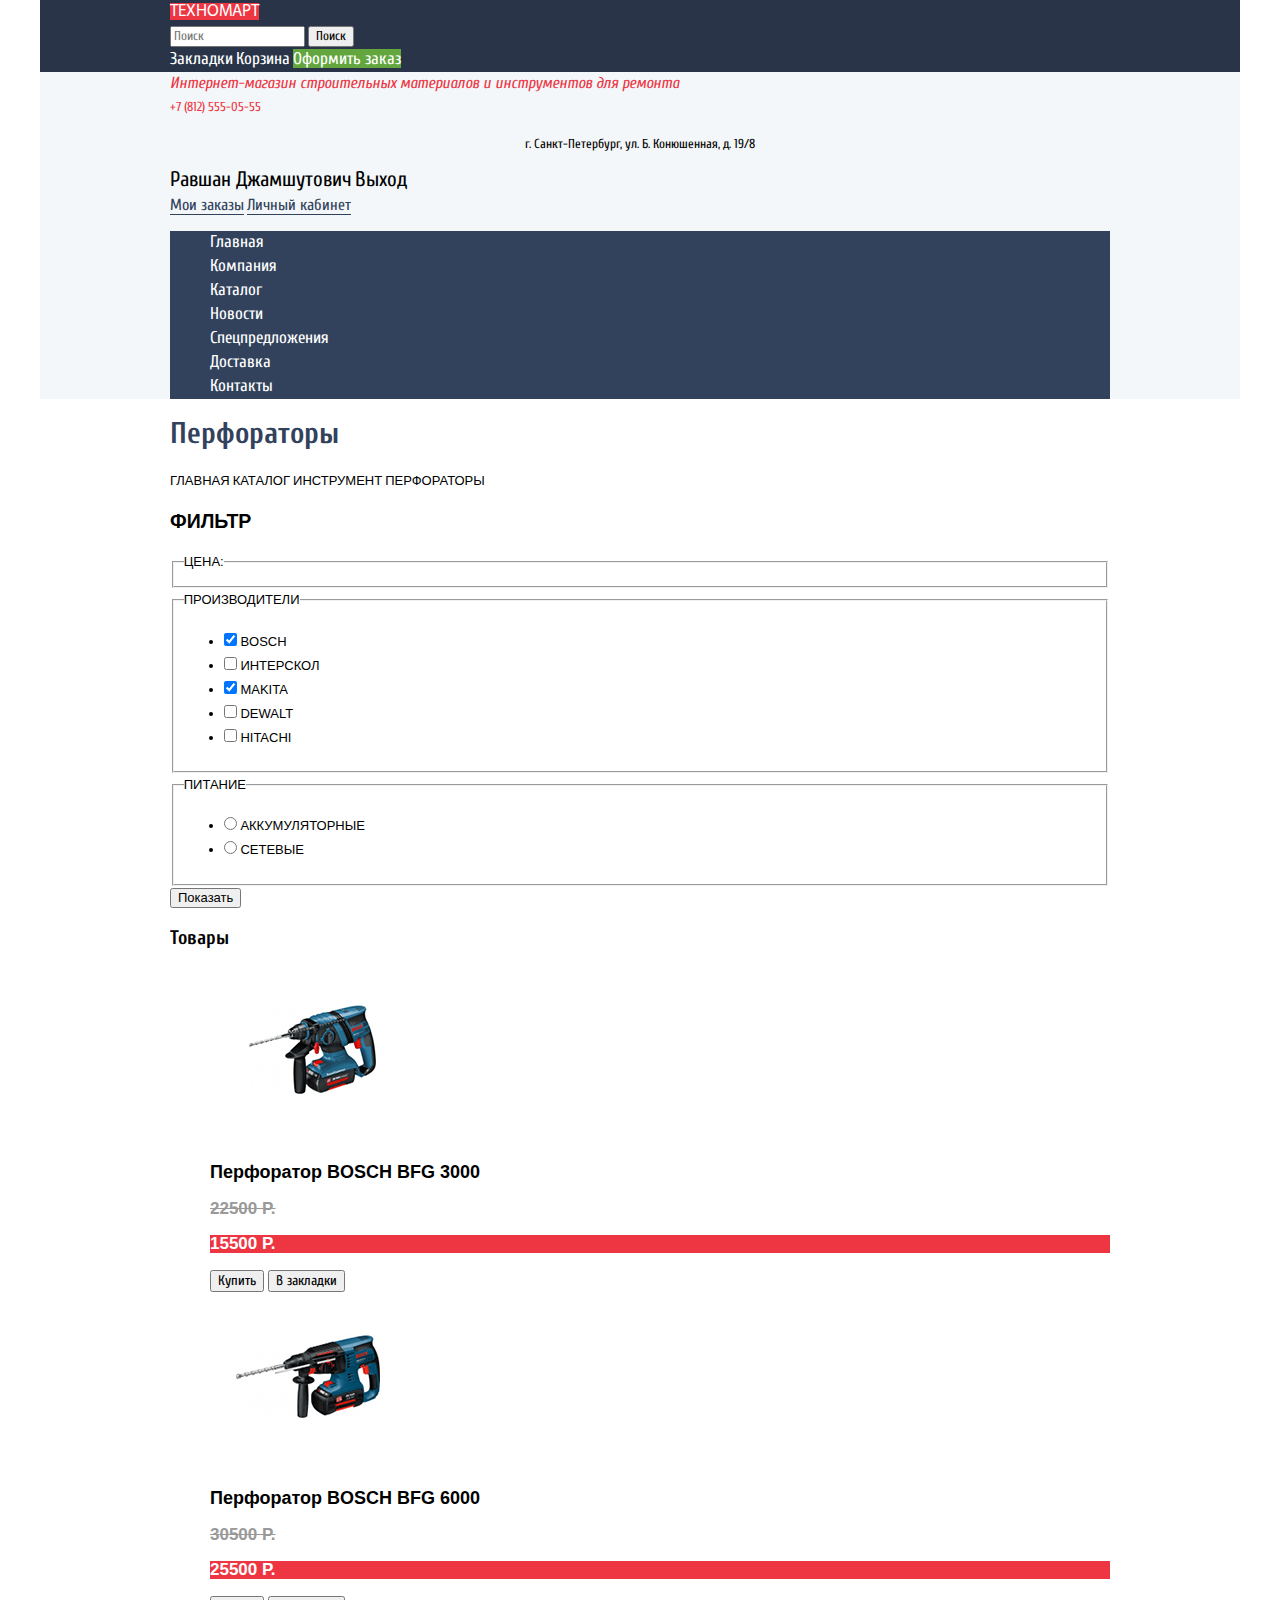
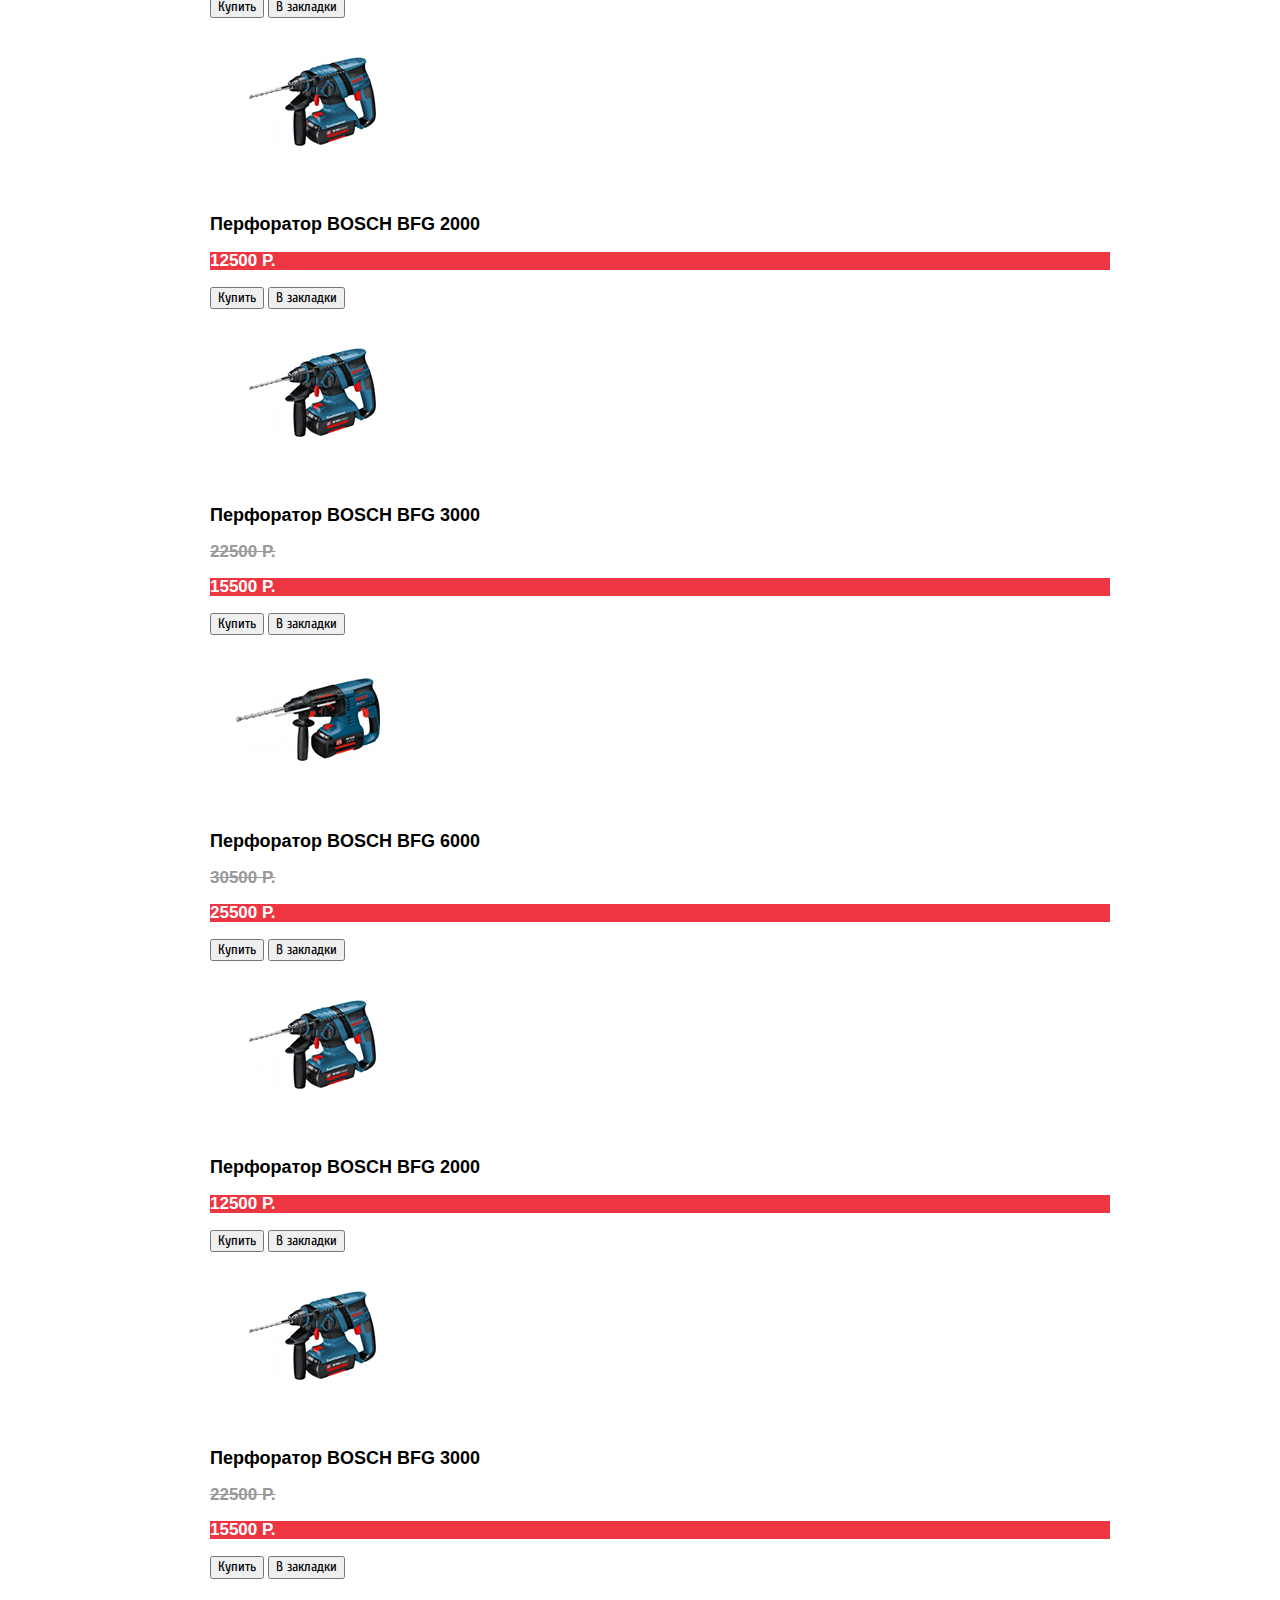
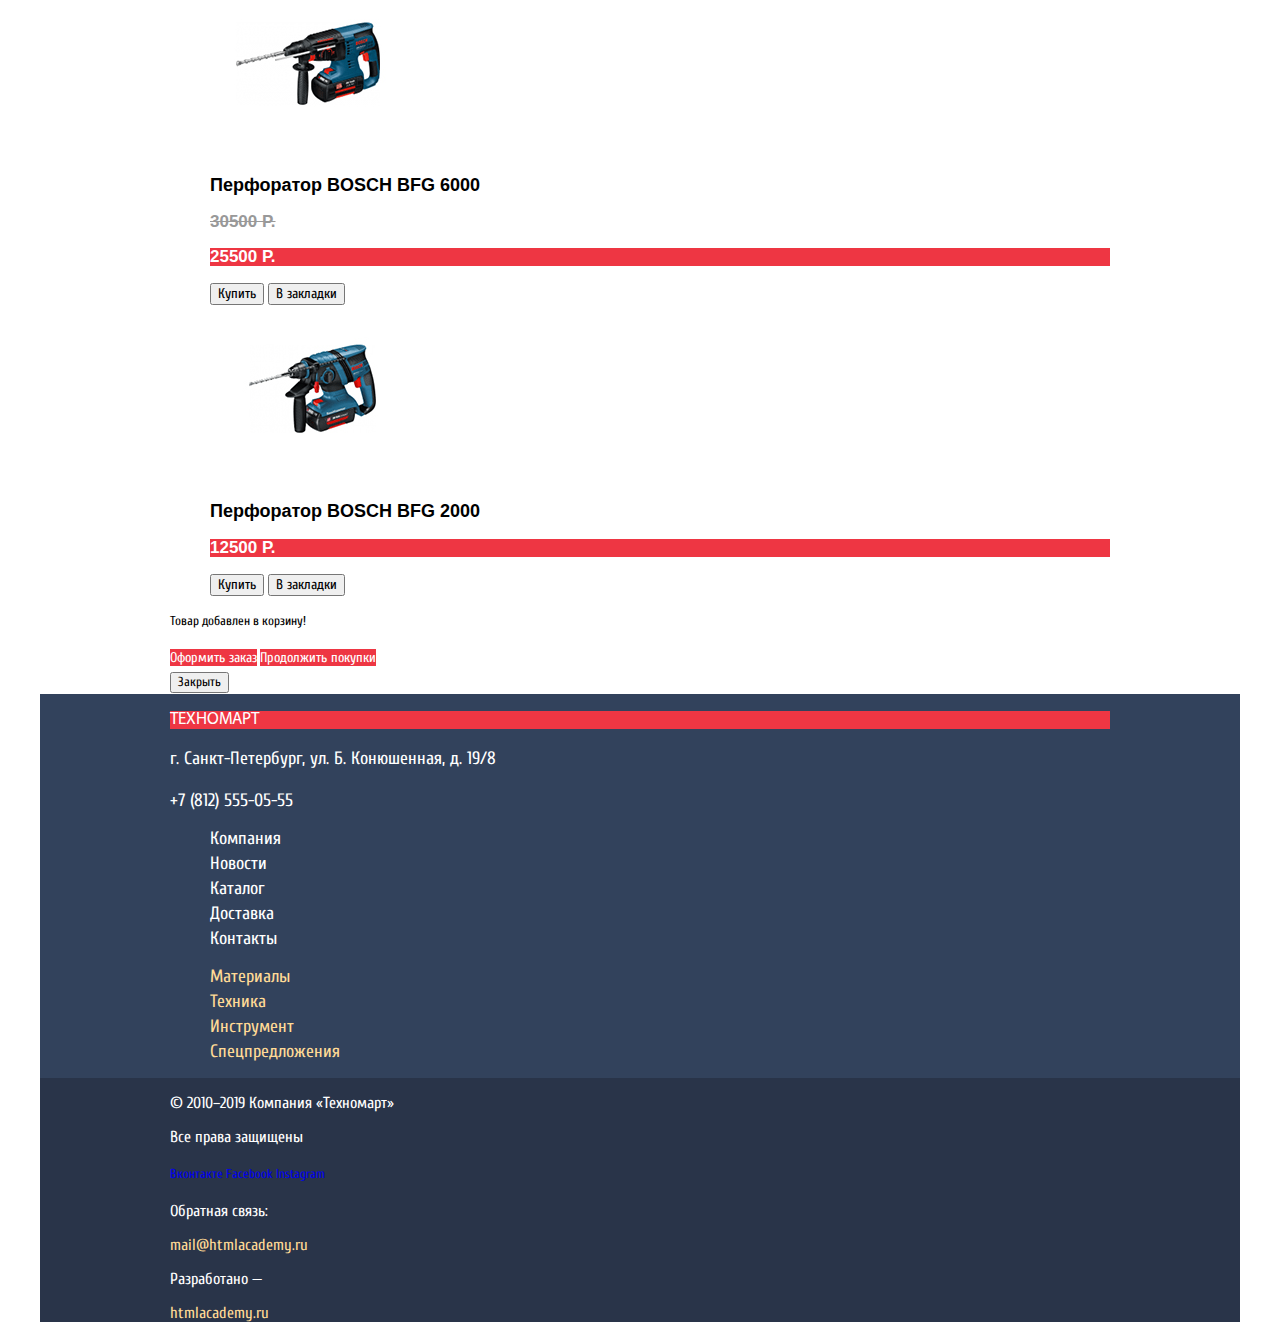
==== catalog.html @ f91e0dce "ДЗ №5 Базовая стилизация" ====
<!DOCTYPE html>
<html lang="ru">
  <head>
    <meta charset="UTF-8">
    <meta name="viewport" content="width=device-width, initial-scale=1.0">
    <title>Техномарт-каталог</title>
    <link rel="stylesheet" href="css/normalize.css">
    <link rel="stylesheet" href="css/style.css">
    <link href="https://fonts.googleapis.com/css?family=Cuprum:400,400i,700,700i|PT+Sans:400,400i,700,700i&amp;subset=cyrillic" rel="stylesheet">
  </head>
  <body>
    <div class="wrapper">
      <header class="header">
      
        <div class="header-top">
          <div class="container">
            <a href="index.html" class="logo logo-ref">Техномарт</a>
            <form action="http://echo.htmlacademy.ru" method="POST">
              <input type="search" id="search" name="search" placeholder="Поиск"> 
              <button type="submit">Поиск</button>
            </form> 
            <a href="#">Закладки</a>
            <a href="#">Корзина</a>
            <a class="order" href="#">Оформить заказ</a>
          </div>
        </div> 

        <div class="header-bottom">
          <div class="container">
            <div class="about-shop">Интернет-магазин строительных материалов и инструментов для ремонта</div>
            <address class="header-address">
              <a href="tel:+78125550555">+7 (812) 555-05-55</a>
              <p>г. Санкт-Петербург, ул. Б. Конюшенная, д. 19/8</p>
            </address>
            <div class="user-account">
              <div class="user-log">
                <a href="#">Равшан Джамшутович</a>
                <a href="#">Выход</a>
              </div> 
              <div class="orders-list">
                <a href="#">Мои заказы</a>
                <a href="#">Личный кабинет</a>
                </div> 
              </div>
          
        
          <nav class="navigation">
            <ul>
              <li><a href="index.html">Главная</a></li>
              <li><a href="#">Компания</a></li>
              <li><a>Каталог</a></li>
              <li><a href="#">Новости</a></li>
              <li><a href="#">Спецпредложения</a></li>
              <li><a href="#">Доставка</a></li>
              <li><a href="#">Контакты</a></li>
            </ul>
          </nav>
        </div> 
      </header>
      
      <main>
        <article class="catalog container">
          <h1>Перфораторы</h1>
          <div class="breadcrumbs">
            <a href="index.html">Главная</a>
            <a href="#">Каталог</a>
            <a href="#">Инструмент</a>
            <a class="current">Перфораторы</a>
          </div>
          <section class="filters">
            <h2>Фильтр</h2>
            <form class="filters-form" action="http://echo.htmlacademy.ru" method="post">
              <fieldset class="prise-range">
                <legend>
                  Цена:
                </legend>
              </fieldset>
              
              <fieldset class="brands">
                <legend>
                  Производители
                </legend>
                <ul class="brands-list">
                  <li class="brand-item">
                    <input type="checkbox" name="bosch" id="bosch" checked>
                    <label for="bosch">Bosch</label>
                  </li>
                  <li class="brand-item">
                    <input type="checkbox" name="interscol" id="interscol">
                    <label for="interscol">Интерскол</label>
                  </li>
                  <li class="brand-item"> 
                    <input type="checkbox" name="makita" id="makita" checked>
                    <label for="makita">Makita</label>
                  </li>
                  <li class="brand-item">
                    <input type="checkbox" name="dewalt" id="dewalt">
                    <label for="dewalt">Dewalt</label>
                  </li>
                  <li class="brand-item">
                    <input type="checkbox" name="hitachi" id="hitachi">
                    <label for="hitachi">Hitachi</label>
                  </li>
                </ul> 
              </fieldset>

              <fieldset class="powertype">
                <legend>
                  Питание
                </legend>
                <ul class="powertype-list">
                  <li class="powertype-item">
                    <input type="radio" name="power" id="accumulator">
                    <label for="accumulator">Аккумуляторные</label>
                  </li>
                  <li class="powertype-item">
                    <input type="radio" name="power" id="main-supply">
                    <label for="main-supply">Сетевые</label>
                  </li>
                </ul>
              </fieldset>
              <button type="submit">Показать</button>
            </form>
          </section>
          <section class="goods">
            <h2 class="visualy-hidden">Товары</h2>
            <div class="sort">

            </div>
            <ul class="goods-list">
              <li class="goods-item">
                <img src="img/bfg3000.png" width="218" height="170" alt="Перфоратор BOSCH BFG 3000">
                <p>Перфоратор BOSCH BFG 3000</p>
                <p class="old-price">22500 Р.</p>
                <p>15500 Р.</p>
                <div class="button-group">
                  <button type="button buy">Купить</button>
                  <button type="button bookmark">В закладки</button>
                </div>
              </li>
              <li class="goods-item">
                <img src="img/bfg6000.png" width="218" height="170" alt="Перфоратор BOSCH BFG 6000">
                <p>Перфоратор BOSCH BFG 6000</p>
                <p class="old-price">30500 Р.</p>
                <p>25500 Р.</p>
                <div class="button-group">
                  <button type="button">Купить</button>
                  <button type="button">В закладки</button>
                </div>
              </li>
              <li class="goods-item">
                <img src="img/bfg2000.png" width="218" height="170" alt="Перфоратор BOSCH BFG 2000">
                <p>Перфоратор BOSCH BFG 2000</p>
                <p>12500 Р.</p>
                <div class="button-group">
                  <button type="button">Купить</button>
                  <button type="button">В закладки</button>
                </div>
              </li>
              <li class="goods-item">
                  <img src="img/bfg3000.png" width="218" height="170" alt="Перфоратор BOSCH BFG 3000">
                  <p>Перфоратор BOSCH BFG 3000</p>
                  <p class="old-price">22500 Р.</p>
                  <p>15500 Р.</p>
                  <div class="button-group">
                    <button type="button">Купить</button>
                    <button type="button">В закладки</button>
                  </div>
              </li>
              <li class="goods-item">
                <img src="img/bfg6000.png" width="218" height="170" alt="Перфоратор BOSCH BFG 6000">
                <p>Перфоратор BOSCH BFG 6000</p>
                <p class="old-price">30500 Р.</p>
                <p>25500 Р.</p>
                <div class="button-group">
                  <button type="button">Купить</button>
                  <button type="button">В закладки</button>
                </div>
              </li>
              <li class="goods-item">
                <img src="img/bfg2000.png" width="218" height="170" alt="Перфоратор BOSCH BFG 2000">
                <p>Перфоратор BOSCH BFG 2000</p>
                <p>12500 Р.</p>
                <div class="button-group">
                  <button type="button">Купить</button>
                  <button type="button">В закладки</button>
                </div>
              </li>
              <li class="goods-item">
                <img src="img/bfg3000.png" width="218" height="170" alt="Перфоратор BOSCH BFG 3000">
                <p>Перфоратор BOSCH BFG 3000</p>
                <p class="old-price">22500 Р.</p>
                <p>15500 Р.</p>
                <div class="button-group">
                  <button type="button">Купить</button>
                  <button type="button">В закладки</button>
                </div>
              </li>
              <li class="goods-item">
                <img src="img/bfg6000.png" width="218" height="170" alt="Перфоратор BOSCH BFG 6000">
                <p>Перфоратор BOSCH BFG 6000</p>
                <p class="old-price">30500 Р.</p>
                <p>25500 Р.</p>
                <div class="button-group">
                  <button type="button">Купить</button>
                  <button type="button">В закладки</button>
                </div>
              </li>
              <li class="goods-item">
                <img src="img/bfg2000.png" width="218" height="170" alt="Перфоратор BOSCH BFG 2000">
                <p>Перфоратор BOSCH BFG 2000</p>
                <p>12500 Р.</p>
                <div class="button-group">
                  <button type="button">Купить</button>
                  <button type="button">В закладки</button>
                </div>
              </li>
            </ul>
            <div class="paginator">

            </div>
          </section>
        </article>

        <form class="append-cart container" action="http://echo.htmlacademy.ru" method="post">
          <p>Товар добавлен в корзину!</p>
          <div class="btn-container">
            <a class="btn" href="#">Оформить заказ</a>
            <a class="btn" href="#">Продолжить покупки</a>
          </div>
          <button type="button" class="form-close">Закрыть</button> 
        </form>
      </main>

      <footer class="footer">
        <div class="footer-top">
          <div class="container">
            <div class="footer-contacts">
              <p class="logo">Техномарт</p>
              <address class="footer-address">
                  <p>г. Санкт-Петербург, ул. Б. Конюшенная, д. 19/8</p>
                  <a href="tel:+78125550555">+7 (812) 555-05-55</a>
              </address>
            </div> 
            
            <div class="footer-navigation"> 
              <ul class="footer-menu">
                  <li><a href="#">Компания</a></li>
                  <li><a href="#">Новости</a></li>
                  <li><a href="#">Каталог</a></li>
                  <li><a href="#">Доставка</a></li>
                  <li><a href="#">Контакты</a></li>
                </ul> 
              <ul class="promo-menu">
                <li><a href="#">Материалы</a></li>
                <li><a href="#">Техника</a></li>
                <li><a href="#">Инструмент</a></li>
                <li><a href="#">Спецпредложения</a></li>
              </ul>
            </div>
          </div>
        </div>

        <div class="footer-bottom">
          <div class="container">
            <div class="copyright">
              <p>© 2010–2019 Компания «Техномарт»</p> 
              <p>Все права защищены</p>
            </div>
            <div class="social">
              <a class="social-btn social-vk" href="#">Вконтакте</a>
              <a class="social-btn social-fb" href="#">Facebook</a>
              <a class="social-btn social-insta" href="#">Instagram</a>
            </div>
            
            <div class="footer-links">
              <p>Обратная связь: </p><a class="feedback" href="#">mail@htmlacademy.ru</a>
              <p>Разработано — </p><a class="academy-link" href="https://htmlacademy.ru/intensive/htmlcss" title="Профессиональный
                HTML и CSS, уровень 1">htmlacademy.ru</a>
            </div>
          </div>
        </div>
      </footer>
    </div>
  </body>
</html>
---- css/style.css ----
@font-face {
	font-family: "Myriad Pro";
	src: url("../fonts/MyriadPro/MyriadPro-Regular.eot") format("embedded-opentype"),
		url("../fonts/MyriadPro/MyriadPro-Regular.woff") format("woff"),
		url("../fonts/MyriadPro/MyriadPro-Regular.ttf") format("truetype");
	font-weight: normal;
	font-style: normal;
}
html { 
  box-sizing: border-box; 
}
*, *::before, *::after { 
  box-sizing: inherit; 
}
body { 
  font-family: "Cuprum", "Arial", sans-serif;
  font-size: 13px;
  line-height: 24px;
  
  margin: 0;
  color: #000000;
  background-color: #ffffff;
}
img { 
  max-width: 100%;
}
a { 
  text-decoration: none;
}
.visually-hidden {
  position: absolute;
  width: 1px;
  height: 1px;
  margin: -1px;
  border: 0;
  padding: 0;
  clip: rect(0 0 0 0);
  overflow: hidden;
}
.container {
  width: 940px;
  margin: 0 auto;
}
.wrapper {
  width: 1200px;
  margin: 0 auto;
}
.header-top {
  background-color: #293449;
  color: #ffffff;
}
.header-top a {
  color: #ffffff;
  text-align: center;
  font-size: 17px;
  line-height: 18px;
  background-color: #293449;
}
.header-top a:hover {
  background-color: #212a3a;
}
.header-top a:active {
  background-color: #212a3a;
  color: rgba(255,255,255,0.5);
}
.container .logo {
  font-family: "Myriad Pro", "Arial", sans-serif;
  font-size: 17px;
  line-height: 18px;
  color: #ffffff;
  text-transform: uppercase;
  background-color: #ee3643;
}
.container .logo-ref:hover {
  background-color: #ca2c37;
}
.container .logo-ref:active {
  background-color: #ba2732;
}
.header-top .order {
  background-color: #63a63e;
  cursor: pointer;
}
.header-top .order:hover {
  background-color: #5fbb2d;
}
.header-top .order:active {
  background-color: #518534;
  color: rgba(255,255,255,0.5);
}
.header-bottom {
  background-color: #f3f7f9;
}
.about-shop {
  font-size: 16px;
  line-height: 23px;
  color: #ee3643;
  font-style: italic;
}
.header-address p {
  text-align: center;
  font-size: 14;
  line-height: 24px;
  font-style: normal;
}
.header-address a {
  text-align: center;
  font-size: 21;
  line-height: 21px;
  font-style: normal;
  color: #ee3643;
}
.user-auth a {
  text-align: center;
  font-size: 21px;
  line-height: 21px;
  color: #000000;
  background-color: #ffffff;
}
.user-auth a:hover {
  color: #ee3643;
}
.user-auth a:active {
  color: rgba(0,0,0,0.3);
}
.user-log a {
  font-size: 21px;
  line-height: 21px;
  color: #000000;
}
.user-log a:active {
  color: rgba(0,0,0,0.3);
}
.orders-list a {
  border-bottom: 1px solid #32425c;
  color: #32425c;
  font-size: 16px;
  line-height: 18px;
}
.orders-list a:hover {
  color: #ee3643;
  border-bottom-color: #ee3643;
}
.orders-list a:active {
  color: rgba(0,0,0,0.3);
  border-bottom-color: rgba(0,0,0,0.3);
}
.navigation {
  background-color: #32425c;
}
.navigation ul {
  list-style: none;
}
.navigation a {
  color: #ffffff;
  text-align: center;
  font-size: 17px;
  line-height: 17px;
}
.navigation a:hover {
  background-color: #293449;
}
.navigation a:active{
  background-color: #1d2739;
  color: rgba(255,255,255,0.5);
}
.promo-list {
  list-style: none;
  margin: 0;
  padding: 0;
}
.promo-card p {
  font-size: 24px;
  line-height: 30px;
  color: #ffffff;
}
.promo-card:nth-of-type(1),
.promo-card:nth-of-type(5),
.promo-card:nth-of-type(n+6) {
  background-color: #ffbf47;
}
.promo-card:nth-of-type(2) {
  background-color: #3bbce3;
}
.promo-card:nth-of-type(3) {
  background-color: #dc91d8;
}
.promo-card:nth-of-type(4) {
  background-color: #8ed78f;
}
.promo-card a {
  font-size: 14px;
  line-height: 18px;
  text-transform: uppercase;
  color: #ffffff;
  text-align: center;
  background-color: rgba(229, 229, 229, 0.1);
}
.promo-card a:hover {

  background-color: rgba(229, 229, 229, 0.2);
}
.promo-card a:active {

  background-color: rgba(229, 229, 229, 0.3);
}
.btn {
  font-size: 14px;
  line-height: 18px;
  background-color: #ee3643;
  color: #ffffff;
}
.btn:hover {
  background-color: #ca2c37;
}
.btn:active{
  background-color: #ba2732;
}
.drills {
  background-color: #735a52;
}
.perforators {
  background-color: #7e6f5e;
}
.slider p:first-of-type {
  font-size: 31px;
  line-height: 31px;
  text-transform: uppercase;
  color: #f3f7f9;
}
.slider p:last-of-type {
  font-size: 18px;
  line-height: 24px;
  color: #f3f7f9;
}
.about-us h2,
.contacts h2 {
  font-size: 30px;
  line-height: 30px;
  text-transform: uppercase;
  color: #000000;
}
.delivery-list {
  list-style: none;
}
.delivery-list li {
  font-size: 18px;
  line-height: 20px;
  color: #000000;
}
.write-us {
  margin: 0 auto;
  width: 620px;
}
.write-us label {
  font-size: 18px;
  line-height: 18px;
}
.write-us .btn-container {
  background-color: #f4f4f4;
}
.map {
  width: 940px;
  height: 480px;
}
.footer-address p,
.footer-address a {
  font-size: 18px;
  line-height: 24px;
  font-style: normal;
  color: #ffffff;
}
.footer-top {
  background-color: #32425c;
}
.footer-navigation ul {
  list-style: none;
}
.footer-navigation a {
  font-size: 18px;
  line-height: 24px;
}
.footer-navigation a:hover {
  text-decoration: underline;
}
.footer-menu a {
  color: #ffffff;
}
.footer-menu a:active {
  color: rgba(255,255,255,0.5);
  text-decoration: none;
}
.promo-menu a {
  color: #ffda96;
}
.promo-menu a:active {
  color: rgba(255,209,128,0.5);
  text-decoration: none;
}
.footer-bottom {
  background-color: #293449;
}
.footer {
  display: flex;
  flex-direction: column;
}
.copyright {
  font-size: 16px;
  line-height: 18px;
  color: #ffffff;
}
.footer-links {
  font-size: 16px;
  line-height: 18px;
  color: #ffffff; 
}
.footer-links a {
  font-size: 16px;
  line-height: 18px;
  color: #ffda96;
}
.breadcrumbs a{
  font-family: "PT-Sans", "Arial", sans-serif;
  text-transform: uppercase;
  color: #000000;

}
.catalog h1 {
  font-size: 30px;
  line-height: 30px;
  color: #32425c;
}
.filters {
  text-transform: uppercase;
  font-family: "PT-Sans", "Arial", sans-serif;
}
.goods-list {
  list-style: none;
  font-family: "PT-Sans", "Arial", sans-serif;
}
.goods-item p:first-of-type {
  font-weight: bold;
  font-size: 18px;
  line-height: 20px;
}
.goods-item .old-price {
  font-weight: bold;
  font-size: 17px;
  line-height: 18px;
  color: #999999;
  text-decoration: line-through;

}
.goods-item p:last-of-type {
  font-weight: bold;
  font-size: 17px;
  line-height: 18px;
  color: #ffffff;
  background-color: #ee3643;
}
.button-group {
  font-family: "Cuprum", "Arial", sans-serif;
  font-size: 14px;
  line-height: 18px;
  text-transform: uppercase;
}
.button-group .buy {
  color: #ffffff;
  background-color: #63a63e;
}
.button-group .buy:hover {
  background-color: #5fbb2d;
}
.button-group .buy:active {
  background-color: #518534;
}
.button-group .bookmark {
  color: #000000;
  background-color: #ffffff;
  border: 2px solid #63a63e;
}
.button-group .bookmark:hover {
  border: 2px solid #c1c6ce;
}
.button-group .bookmark:active {
  color: rgba(50, 66, 92, 0.3);
}
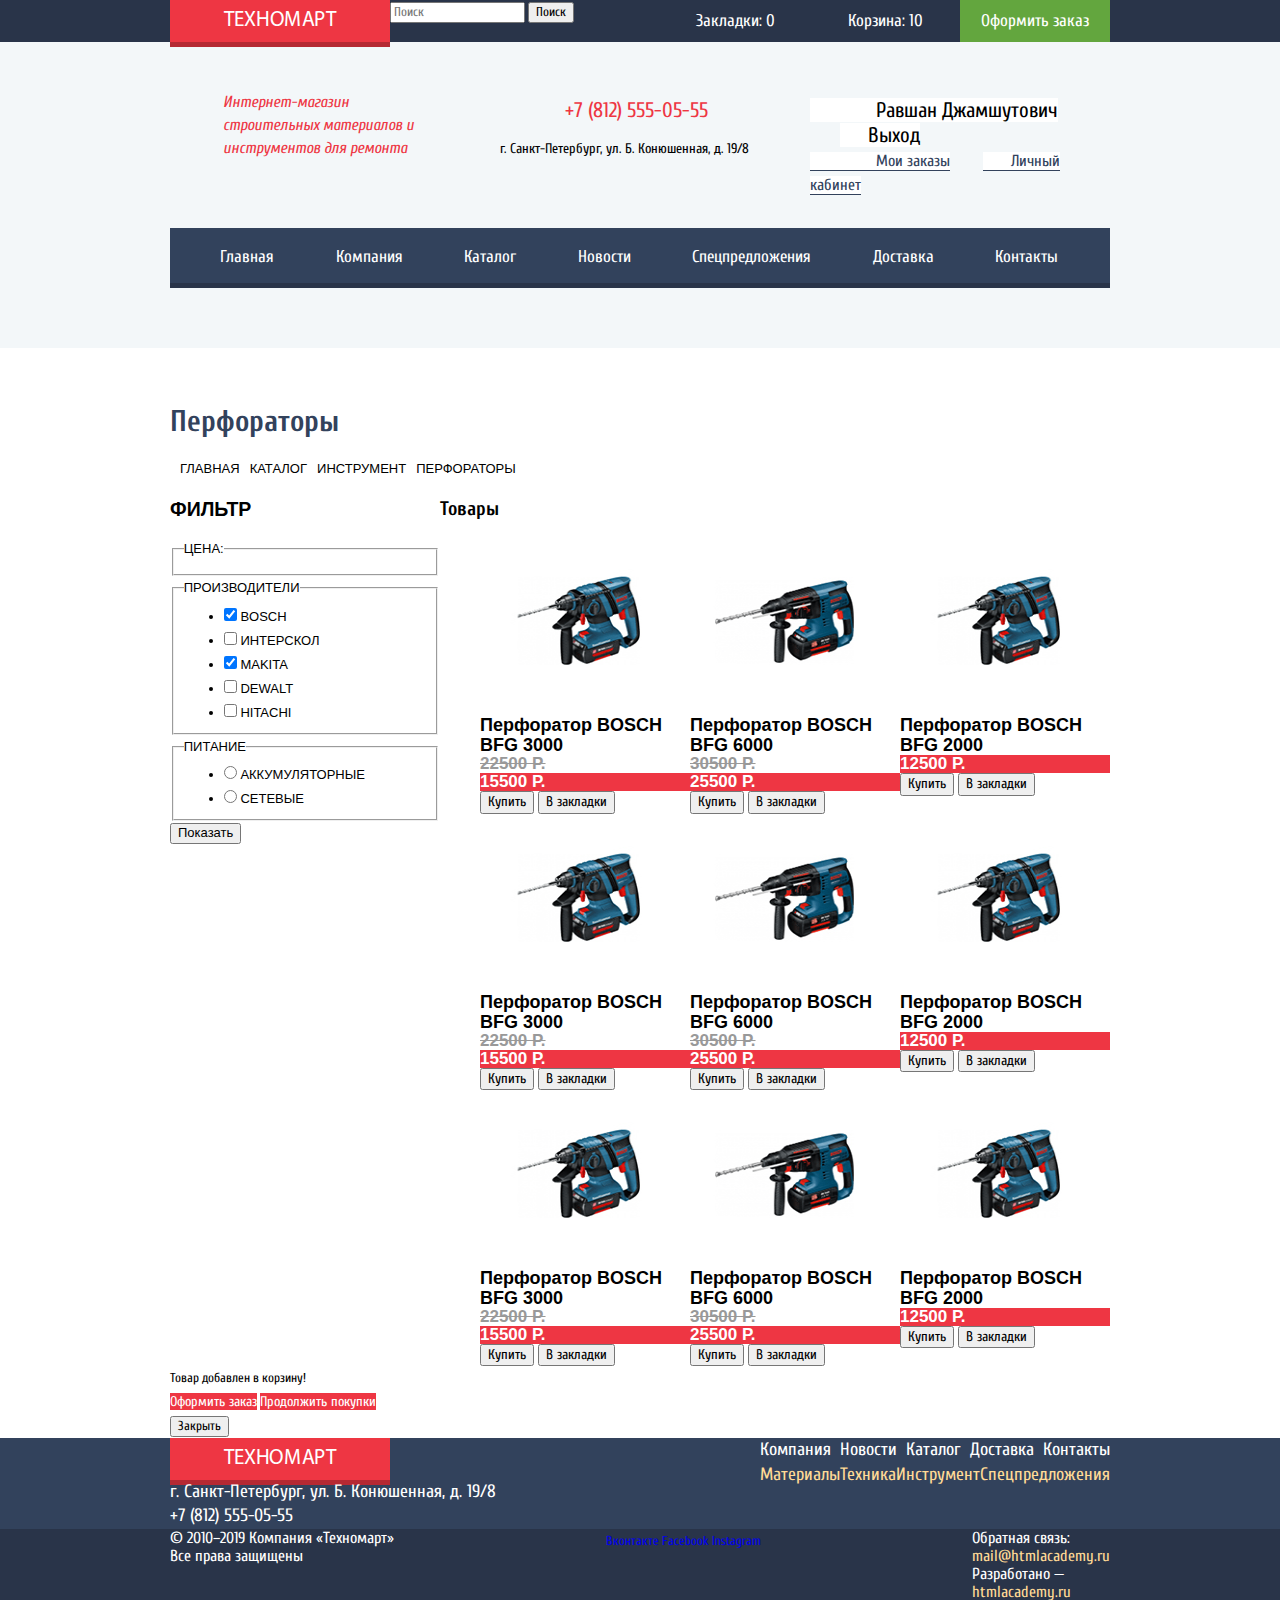
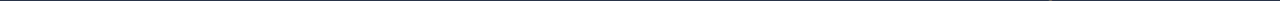
==== commit 8235d411: "ДЗ №6 начинаем строить сетку личного проекта на флексах" ====
--- a/catalog.html
+++ b/catalog.html
@@ -4,189 +4,161 @@
     <meta charset="UTF-8">
     <meta name="viewport" content="width=device-width, initial-scale=1.0">
     <title>Техномарт-каталог</title>
+    <link href="https://fonts.googleapis.com/css?family=Cuprum:400,400i,700,700i|PT+Sans:400,400i,700,700i&amp;subset=cyrillic" rel="stylesheet">
     <link rel="stylesheet" href="css/normalize.css">
     <link rel="stylesheet" href="css/style.css">
-    <link href="https://fonts.googleapis.com/css?family=Cuprum:400,400i,700,700i|PT+Sans:400,400i,700,700i&amp;subset=cyrillic" rel="stylesheet">
   </head>
   <body>
-    <div class="wrapper">
-      <header class="header">
+    <header class="header">
+      <div class="header-top">
+        <div class="container flex-container">
+          <a href="index.html" class="logo logo-ref">Техномарт</a>
+          <form action="http://echo.htmlacademy.ru" method="POST">
+            <input type="search" id="search" name="search" placeholder="Поиск"> 
+            <button type="submit">Поиск</button>
+          </form> 
+          <a href="#">Закладки: 0</a>
+          <a href="#">Корзина: 10</a>
+          <a class="order" href="#">Оформить заказ</a>
+        </div>
+      </div> 
+
+      <div class="header-bottom">
+        <div class="container flex-container">
+          <div class="about-shop">
+            Интернет-магазин строительных материалов и инструментов для ремонта
+          </div>
+          <address class="header-address">
+            <a href="tel:+78125550555">+7 (812) 555-05-55</a>
+            <p>г. Санкт-Петербург, ул. Б. Конюшенная, д. 19/8</p>
+          </address>
+          <div class="user-auth">
+            <div class="user-log">
+              <a href="#">Равшан Джамшутович</a>
+              <a href="#">Выход</a>
+            </div> 
+            <div class="orders-list">
+              <a href="#">Мои заказы</a>
+              <a href="#">Личный кабинет</a>
+            </div> 
+          </div>
+        </div>
       
-        <div class="header-top">
-          <div class="container">
-            <a href="index.html" class="logo logo-ref">Техномарт</a>
-            <form action="http://echo.htmlacademy.ru" method="POST">
-              <input type="search" id="search" name="search" placeholder="Поиск"> 
-              <button type="submit">Поиск</button>
-            </form> 
-            <a href="#">Закладки</a>
-            <a href="#">Корзина</a>
-            <a class="order" href="#">Оформить заказ</a>
-          </div>
-        </div> 
-
-        <div class="header-bottom">
-          <div class="container">
-            <div class="about-shop">Интернет-магазин строительных материалов и инструментов для ремонта</div>
-            <address class="header-address">
-              <a href="tel:+78125550555">+7 (812) 555-05-55</a>
-              <p>г. Санкт-Петербург, ул. Б. Конюшенная, д. 19/8</p>
-            </address>
-            <div class="user-account">
-              <div class="user-log">
-                <a href="#">Равшан Джамшутович</a>
-                <a href="#">Выход</a>
-              </div> 
-              <div class="orders-list">
-                <a href="#">Мои заказы</a>
-                <a href="#">Личный кабинет</a>
-                </div> 
-              </div>
-          
-        
-          <nav class="navigation">
-            <ul>
-              <li><a href="index.html">Главная</a></li>
-              <li><a href="#">Компания</a></li>
-              <li><a>Каталог</a></li>
-              <li><a href="#">Новости</a></li>
-              <li><a href="#">Спецпредложения</a></li>
-              <li><a href="#">Доставка</a></li>
-              <li><a href="#">Контакты</a></li>
-            </ul>
-          </nav>
-        </div> 
-      </header>
-      
-      <main>
-        <article class="catalog container">
-          <h1>Перфораторы</h1>
-          <div class="breadcrumbs">
-            <a href="index.html">Главная</a>
-            <a href="#">Каталог</a>
-            <a href="#">Инструмент</a>
-            <a class="current">Перфораторы</a>
-          </div>
-          <section class="filters">
-            <h2>Фильтр</h2>
-            <form class="filters-form" action="http://echo.htmlacademy.ru" method="post">
-              <fieldset class="prise-range">
-                <legend>
-                  Цена:
-                </legend>
-              </fieldset>
-              
-              <fieldset class="brands">
-                <legend>
-                  Производители
-                </legend>
-                <ul class="brands-list">
-                  <li class="brand-item">
-                    <input type="checkbox" name="bosch" id="bosch" checked>
-                    <label for="bosch">Bosch</label>
-                  </li>
-                  <li class="brand-item">
-                    <input type="checkbox" name="interscol" id="interscol">
-                    <label for="interscol">Интерскол</label>
-                  </li>
-                  <li class="brand-item"> 
-                    <input type="checkbox" name="makita" id="makita" checked>
-                    <label for="makita">Makita</label>
-                  </li>
-                  <li class="brand-item">
-                    <input type="checkbox" name="dewalt" id="dewalt">
-                    <label for="dewalt">Dewalt</label>
-                  </li>
-                  <li class="brand-item">
-                    <input type="checkbox" name="hitachi" id="hitachi">
-                    <label for="hitachi">Hitachi</label>
-                  </li>
-                </ul> 
-              </fieldset>
-
-              <fieldset class="powertype">
-                <legend>
-                  Питание
-                </legend>
-                <ul class="powertype-list">
-                  <li class="powertype-item">
-                    <input type="radio" name="power" id="accumulator">
-                    <label for="accumulator">Аккумуляторные</label>
-                  </li>
-                  <li class="powertype-item">
-                    <input type="radio" name="power" id="main-supply">
-                    <label for="main-supply">Сетевые</label>
-                  </li>
-                </ul>
-              </fieldset>
-              <button type="submit">Показать</button>
-            </form>
-          </section>
-          <section class="goods">
-            <h2 class="visualy-hidden">Товары</h2>
-            <div class="sort">
-
-            </div>
-            <ul class="goods-list">
-              <li class="goods-item">
-                <img src="img/bfg3000.png" width="218" height="170" alt="Перфоратор BOSCH BFG 3000">
-                <p>Перфоратор BOSCH BFG 3000</p>
-                <p class="old-price">22500 Р.</p>
-                <p>15500 Р.</p>
-                <div class="button-group">
-                  <button type="button buy">Купить</button>
-                  <button type="button bookmark">В закладки</button>
-                </div>
-              </li>
-              <li class="goods-item">
-                <img src="img/bfg6000.png" width="218" height="170" alt="Перфоратор BOSCH BFG 6000">
-                <p>Перфоратор BOSCH BFG 6000</p>
-                <p class="old-price">30500 Р.</p>
-                <p>25500 Р.</p>
-                <div class="button-group">
-                  <button type="button">Купить</button>
-                  <button type="button">В закладки</button>
-                </div>
-              </li>
-              <li class="goods-item">
-                <img src="img/bfg2000.png" width="218" height="170" alt="Перфоратор BOSCH BFG 2000">
-                <p>Перфоратор BOSCH BFG 2000</p>
-                <p>12500 Р.</p>
-                <div class="button-group">
-                  <button type="button">Купить</button>
-                  <button type="button">В закладки</button>
-                </div>
-              </li>
-              <li class="goods-item">
-                  <img src="img/bfg3000.png" width="218" height="170" alt="Перфоратор BOSCH BFG 3000">
-                  <p>Перфоратор BOSCH BFG 3000</p>
-                  <p class="old-price">22500 Р.</p>
-                  <p>15500 Р.</p>
-                  <div class="button-group">
-                    <button type="button">Купить</button>
-                    <button type="button">В закладки</button>
-                  </div>
-              </li>
-              <li class="goods-item">
-                <img src="img/bfg6000.png" width="218" height="170" alt="Перфоратор BOSCH BFG 6000">
-                <p>Перфоратор BOSCH BFG 6000</p>
-                <p class="old-price">30500 Р.</p>
-                <p>25500 Р.</p>
-                <div class="button-group">
-                  <button type="button">Купить</button>
-                  <button type="button">В закладки</button>
-                </div>
-              </li>
-              <li class="goods-item">
-                <img src="img/bfg2000.png" width="218" height="170" alt="Перфоратор BOSCH BFG 2000">
-                <p>Перфоратор BOSCH BFG 2000</p>
-                <p>12500 Р.</p>
-                <div class="button-group">
-                  <button type="button">Купить</button>
-                  <button type="button">В закладки</button>
-                </div>
-              </li>
-              <li class="goods-item">
+        <nav class="navigation container">
+          <ul class="main-menu">
+            <li><a href="index.html">Главная</a></li>
+            <li><a href="#">Компания</a></li>
+            <li><a>Каталог</a></li>
+            <li><a href="#">Новости</a></li>
+            <li><a href="#">Спецпредложения</a></li>
+            <li><a href="#">Доставка</a></li>
+            <li><a href="#">Контакты</a></li>
+          </ul>
+        </nav>
+      </div> 
+    </header>
+    
+    <main>
+      <article class="catalog container">
+        <h1>Перфораторы</h1>
+        <div class="breadcrumbs flex-container">
+          <a href="index.html">Главная</a>
+          <a href="#">Каталог</a>
+          <a href="#">Инструмент</a>
+          <a class="current">Перфораторы</a>
+        </div>
+        <div class="flex-container">
+        <section class="filters">
+          <h2>Фильтр</h2>
+          <form class="filters-form" action="http://echo.htmlacademy.ru" method="post">
+            <fieldset class="prise-range">
+              <legend>
+                Цена:
+              </legend>
+            </fieldset>
+            
+            <fieldset class="brands">
+              <legend>
+                Производители
+              </legend>
+              <ul class="brands-list">
+                <li class="brand-item">
+                  <input type="checkbox" name="bosch" id="bosch" checked>
+                  <label for="bosch">Bosch</label>
+                </li>
+                <li class="brand-item">
+                  <input type="checkbox" name="interscol" id="interscol">
+                  <label for="interscol">Интерскол</label>
+                </li>
+                <li class="brand-item"> 
+                  <input type="checkbox" name="makita" id="makita" checked>
+                  <label for="makita">Makita</label>
+                </li>
+                <li class="brand-item">
+                  <input type="checkbox" name="dewalt" id="dewalt">
+                  <label for="dewalt">Dewalt</label>
+                </li>
+                <li class="brand-item">
+                  <input type="checkbox" name="hitachi" id="hitachi">
+                  <label for="hitachi">Hitachi</label>
+                </li>
+              </ul> 
+            </fieldset>
+
+            <fieldset class="powertype">
+              <legend>
+                Питание
+              </legend>
+              <ul class="powertype-list">
+                <li class="powertype-item">
+                  <input type="radio" name="power" id="accumulator">
+                  <label for="accumulator">Аккумуляторные</label>
+                </li>
+                <li class="powertype-item">
+                  <input type="radio" name="power" id="main-supply">
+                  <label for="main-supply">Сетевые</label>
+                </li>
+              </ul>
+            </fieldset>
+            <button type="submit">Показать</button>
+          </form>
+        </section>
+        <section class="goods">
+          <h2 class="visualy-hidden">Товары</h2>
+          <div class="sort">
+
+          </div>
+          <ul class="goods-list flex-container">
+            <li class="goods-item">
+              <img src="img/bfg3000.png" width="218" height="170" alt="Перфоратор BOSCH BFG 3000">
+              <p>Перфоратор BOSCH BFG 3000</p>
+              <p class="old-price">22500 Р.</p>
+              <p>15500 Р.</p>
+              <div class="button-group">
+                <button type="button buy">Купить</button>
+                <button type="button bookmark">В закладки</button>
+              </div>
+            </li>
+            <li class="goods-item">
+              <img src="img/bfg6000.png" width="218" height="170" alt="Перфоратор BOSCH BFG 6000">
+              <p>Перфоратор BOSCH BFG 6000</p>
+              <p class="old-price">30500 Р.</p>
+              <p>25500 Р.</p>
+              <div class="button-group">
+                <button type="button">Купить</button>
+                <button type="button">В закладки</button>
+              </div>
+            </li>
+            <li class="goods-item">
+              <img src="img/bfg2000.png" width="218" height="170" alt="Перфоратор BOSCH BFG 2000">
+              <p>Перфоратор BOSCH BFG 2000</p>
+              <p>12500 Р.</p>
+              <div class="button-group">
+                <button type="button">Купить</button>
+                <button type="button">В закладки</button>
+              </div>
+            </li>
+            <li class="goods-item">
                 <img src="img/bfg3000.png" width="218" height="170" alt="Перфоратор BOSCH BFG 3000">
                 <p>Перфоратор BOSCH BFG 3000</p>
                 <p class="old-price">22500 Р.</p>
@@ -195,92 +167,121 @@
                   <button type="button">Купить</button>
                   <button type="button">В закладки</button>
                 </div>
-              </li>
-              <li class="goods-item">
-                <img src="img/bfg6000.png" width="218" height="170" alt="Перфоратор BOSCH BFG 6000">
-                <p>Перфоратор BOSCH BFG 6000</p>
-                <p class="old-price">30500 Р.</p>
-                <p>25500 Р.</p>
-                <div class="button-group">
-                  <button type="button">Купить</button>
-                  <button type="button">В закладки</button>
-                </div>
-              </li>
-              <li class="goods-item">
-                <img src="img/bfg2000.png" width="218" height="170" alt="Перфоратор BOSCH BFG 2000">
-                <p>Перфоратор BOSCH BFG 2000</p>
-                <p>12500 Р.</p>
-                <div class="button-group">
-                  <button type="button">Купить</button>
-                  <button type="button">В закладки</button>
-                </div>
-              </li>
+            </li>
+            <li class="goods-item">
+              <img src="img/bfg6000.png" width="218" height="170" alt="Перфоратор BOSCH BFG 6000">
+              <p>Перфоратор BOSCH BFG 6000</p>
+              <p class="old-price">30500 Р.</p>
+              <p>25500 Р.</p>
+              <div class="button-group">
+                <button type="button">Купить</button>
+                <button type="button">В закладки</button>
+              </div>
+            </li>
+            <li class="goods-item">
+              <img src="img/bfg2000.png" width="218" height="170" alt="Перфоратор BOSCH BFG 2000">
+              <p>Перфоратор BOSCH BFG 2000</p>
+              <p>12500 Р.</p>
+              <div class="button-group">
+                <button type="button">Купить</button>
+                <button type="button">В закладки</button>
+              </div>
+            </li>
+            <li class="goods-item">
+              <img src="img/bfg3000.png" width="218" height="170" alt="Перфоратор BOSCH BFG 3000">
+              <p>Перфоратор BOSCH BFG 3000</p>
+              <p class="old-price">22500 Р.</p>
+              <p>15500 Р.</p>
+              <div class="button-group">
+                <button type="button">Купить</button>
+                <button type="button">В закладки</button>
+              </div>
+            </li>
+            <li class="goods-item">
+              <img src="img/bfg6000.png" width="218" height="170" alt="Перфоратор BOSCH BFG 6000">
+              <p>Перфоратор BOSCH BFG 6000</p>
+              <p class="old-price">30500 Р.</p>
+              <p>25500 Р.</p>
+              <div class="button-group">
+                <button type="button">Купить</button>
+                <button type="button">В закладки</button>
+              </div>
+            </li>
+            <li class="goods-item">
+              <img src="img/bfg2000.png" width="218" height="170" alt="Перфоратор BOSCH BFG 2000">
+              <p>Перфоратор BOSCH BFG 2000</p>
+              <p>12500 Р.</p>
+              <div class="button-group">
+                <button type="button">Купить</button>
+                <button type="button">В закладки</button>
+              </div>
+            </li>
+          </ul>
+        </div>
+          <div class="paginator">
+          
+          </div>
+        </section>
+      </article>
+
+      <form class="append-cart container" action="http://echo.htmlacademy.ru" method="post">
+        <p>Товар добавлен в корзину!</p>
+        <div class="btn-container">
+          <a class="btn" href="#">Оформить заказ</a>
+          <a class="btn" href="#">Продолжить покупки</a>
+        </div>
+        <button type="button" class="form-close">Закрыть</button> 
+      </form>
+    </main>
+
+    <footer class="footer">
+      <div class="footer-top">
+        <div class="container flex-container">
+          <div class="footer-contacts">
+            <p class="logo">Техномарт</p>
+            <address class="footer-address">
+                <p>г. Санкт-Петербург, ул. Б. Конюшенная, д. 19/8</p>
+                <a href="tel:+78125550555">+7 (812) 555-05-55</a>
+            </address>
+          </div> 
+          
+          <div class="footer-navigation"> 
+            <ul class="footer-menu flex-container">
+                <li><a href="#">Компания</a></li>
+                <li><a href="#">Новости</a></li>
+                <li><a href="#">Каталог</a></li>
+                <li><a href="#">Доставка</a></li>
+                <li><a href="#">Контакты</a></li>
+              </ul> 
+            <ul class="promo-menu flex-container">
+              <li><a href="#">Материалы</a></li>
+              <li><a href="#">Техника</a></li>
+              <li><a href="#">Инструмент</a></li>
+              <li><a href="#">Спецпредложения</a></li>
             </ul>
-            <div class="paginator">
-
-            </div>
-          </section>
-        </article>
-
-        <form class="append-cart container" action="http://echo.htmlacademy.ru" method="post">
-          <p>Товар добавлен в корзину!</p>
-          <div class="btn-container">
-            <a class="btn" href="#">Оформить заказ</a>
-            <a class="btn" href="#">Продолжить покупки</a>
-          </div>
-          <button type="button" class="form-close">Закрыть</button> 
-        </form>
-      </main>
-
-      <footer class="footer">
-        <div class="footer-top">
-          <div class="container">
-            <div class="footer-contacts">
-              <p class="logo">Техномарт</p>
-              <address class="footer-address">
-                  <p>г. Санкт-Петербург, ул. Б. Конюшенная, д. 19/8</p>
-                  <a href="tel:+78125550555">+7 (812) 555-05-55</a>
-              </address>
-            </div> 
-            
-            <div class="footer-navigation"> 
-              <ul class="footer-menu">
-                  <li><a href="#">Компания</a></li>
-                  <li><a href="#">Новости</a></li>
-                  <li><a href="#">Каталог</a></li>
-                  <li><a href="#">Доставка</a></li>
-                  <li><a href="#">Контакты</a></li>
-                </ul> 
-              <ul class="promo-menu">
-                <li><a href="#">Материалы</a></li>
-                <li><a href="#">Техника</a></li>
-                <li><a href="#">Инструмент</a></li>
-                <li><a href="#">Спецпредложения</a></li>
-              </ul>
-            </div>
-          </div>
-        </div>
-
-        <div class="footer-bottom">
-          <div class="container">
-            <div class="copyright">
-              <p>© 2010–2019 Компания «Техномарт»</p> 
-              <p>Все права защищены</p>
-            </div>
-            <div class="social">
-              <a class="social-btn social-vk" href="#">Вконтакте</a>
-              <a class="social-btn social-fb" href="#">Facebook</a>
-              <a class="social-btn social-insta" href="#">Instagram</a>
-            </div>
-            
-            <div class="footer-links">
-              <p>Обратная связь: </p><a class="feedback" href="#">mail@htmlacademy.ru</a>
-              <p>Разработано — </p><a class="academy-link" href="https://htmlacademy.ru/intensive/htmlcss" title="Профессиональный
-                HTML и CSS, уровень 1">htmlacademy.ru</a>
-            </div>
-          </div>
-        </div>
-      </footer>
-    </div>
+          </div>
+        </div>
+      </div>
+
+      <div class="footer-bottom">
+        <div class="container flex-container">
+          <div class="copyright">
+            <p>© 2010–2019 Компания «Техномарт»</p> 
+            <p>Все права защищены</p>
+          </div>
+          <div class="social">
+            <a class="social-btn social-vk" href="#">Вконтакте</a>
+            <a class="social-btn social-fb" href="#">Facebook</a>
+            <a class="social-btn social-insta" href="#">Instagram</a>
+          </div>
+          
+          <div class="footer-links">
+            <p>Обратная связь: </p><a class="feedback" href="#">mail@htmlacademy.ru</a>
+            <p>Разработано — </p><a class="academy-link" href="https://htmlacademy.ru/intensive/htmlcss" title="Профессиональный
+              HTML и CSS, уровень 1">htmlacademy.ru</a>
+          </div>
+        </div>
+      </div>
+    </footer>
   </body>
 </html>--- a/css/style.css
+++ b/css/style.css
@@ -17,7 +17,7 @@
   font-size: 13px;
   line-height: 24px;
   
-  margin: 0;
+  
   color: #000000;
   background-color: #ffffff;
 }
@@ -41,9 +41,15 @@
   width: 940px;
   margin: 0 auto;
 }
-.wrapper {
-  width: 1200px;
-  margin: 0 auto;
+.flex-container {
+  display: flex;
+  justify-content: space-between;
+}
+.flex-container form {
+  width: 270px;
+}
+.header {
+  margin-bottom: 59px;
 }
 .header-top {
   background-color: #293449;
@@ -52,9 +58,11 @@
 .header-top a {
   color: #ffffff;
   text-align: center;
+  padding: 12px 20px;
   font-size: 17px;
   line-height: 18px;
   background-color: #293449;
+  width: 150px;
 }
 .header-top a:hover {
   background-color: #212a3a;
@@ -65,11 +73,17 @@
 }
 .container .logo {
   font-family: "Myriad Pro", "Arial", sans-serif;
-  font-size: 17px;
+  font-size: 21px;
   line-height: 18px;
   color: #ffffff;
   text-transform: uppercase;
   background-color: #ee3643;
+  cursor: pointer;
+  display: block;
+  width: 220px;
+  padding: 12px 54px;
+  letter-spacing: -0.4px;
+  box-shadow: 0 5px 0 0 #b52933;
 }
 .container .logo-ref:hover {
   background-color: #ca2c37;
@@ -90,26 +104,53 @@
 }
 .header-bottom {
   background-color: #f3f7f9;
+  padding-bottom: 60px;
+}
+.header-bottom .flex-container {
+  margin-bottom: 30px;
 }
 .about-shop {
+  width: 310px;
+  padding: 49px 65px 10px 53px;
+  
   font-size: 16px;
   line-height: 23px;
   color: #ee3643;
   font-style: italic;
 }
+.header-address {
+  padding-top: 58px;
+  width: 330px;
+}
+
 .header-address p {
-  text-align: center;
-  font-size: 14;
+  padding-left: 20px;
+  padding-top: 12px;
+  text-align: left;
+  font-size: 14px;
   line-height: 24px;
   font-style: normal;
 }
 .header-address a {
+  padding-left: 85px;
   text-align: center;
-  font-size: 21;
+  font-size: 21px;
   line-height: 21px;
   font-style: normal;
   color: #ee3643;
 }
+.user-auth {
+  width: 300px;
+  padding-top: 58px;
+}
+.user-auth a:first-child {
+  padding-left: 66px;
+}
+.user-auth a:last-child {
+  padding-left: 28px;
+  margin-left: 30px;
+}
+
 .user-auth a {
   text-align: center;
   font-size: 21px;
@@ -147,10 +188,20 @@
 }
 .navigation {
   background-color: #32425c;
+  box-shadow: inset 0 -5px 0 0 #293449;
 }
 .navigation ul {
   list-style: none;
 }
+.main-menu {
+  display: flex;
+  flex-wrap: wrap;
+}
+.main-menu li {
+  flex-grow: 1;
+  padding: 18px 10px;
+}
+
 .navigation a {
   color: #ffffff;
   text-align: center;
@@ -168,27 +219,45 @@
   list-style: none;
   margin: 0;
   padding: 0;
-}
-.promo-card p {
+  
+  display: flex;
+  justify-content: space-between;
+  flex-wrap: wrap;
+}
+.promo-card,
+.feature-card {
+  margin-bottom: 10px;
+  margin-right: 10px;
+  flex-grow: 1;
+  width: 300px;
+}
+.feature-card {
+  margin-right: 0;
+  flex-grow: 1;
+}
+.promo-card p,
+.feature-card p {
   font-size: 24px;
   line-height: 30px;
   color: #ffffff;
 }
-.promo-card:nth-of-type(1),
-.promo-card:nth-of-type(5),
-.promo-card:nth-of-type(n+6) {
+.feature-card:nth-of-type(n) {
+  background-color: #8ed78f;
+}
+.promo-card:nth-of-type(n),
+.feature-card:nth-of-type(2n) {
   background-color: #ffbf47;
 }
-.promo-card:nth-of-type(2) {
+.promo-card:nth-of-type(2n) {
   background-color: #3bbce3;
 }
-.promo-card:nth-of-type(3) {
+.promo-card:nth-of-type(3n) {
   background-color: #dc91d8;
-}
-.promo-card:nth-of-type(4) {
-  background-color: #8ed78f;
-}
-.promo-card a {
+  margin-right: 0;
+}
+
+.promo-card a,
+.feature-card a {
   font-size: 14px;
   line-height: 18px;
   text-transform: uppercase;
@@ -196,11 +265,13 @@
   text-align: center;
   background-color: rgba(229, 229, 229, 0.1);
 }
-.promo-card a:hover {
+.promo-card a:hover
+.feature-card a:hover {
 
   background-color: rgba(229, 229, 229, 0.2);
 }
-.promo-card a:active {
+.promo-card a:active,
+.feature-card a:active {
 
   background-color: rgba(229, 229, 229, 0.3);
 }
@@ -216,11 +287,34 @@
 .btn:active{
   background-color: #ba2732;
 }
+.features {
+  display: flex;
+  flex-direction: column;
+  flex-grow: 1;
+}
+.slider {
+  width: 600px;
+  margin-right: 10px;
+  flex-grow: 1;
+}
 .drills {
+  width: 100%;
   background-color: #735a52;
+  padding: 95px 0;
+  display: none;
+  flex-grow: 1;
+  background-image: url("../img/slider_1.jpg");
+  background-size: 100%;
+  background-repeat: no-repeat;
 }
 .perforators {
+  width: 100%;
+  padding: 95px 0;
   background-color: #7e6f5e;
+  flex-grow: 1;
+  background-image: url("../img/slider_2.jpg");
+  background-size: 100%;
+  background-repeat: no-repeat;
 }
 .slider p:first-of-type {
   font-size: 31px;
@@ -240,6 +334,11 @@
   text-transform: uppercase;
   color: #000000;
 }
+.contacts a:first-of-type {
+  display: block;
+  background-image: url("../img/map.jpg");
+  padding: 20px 0;
+}
 .delivery-list {
   list-style: none;
 }
@@ -251,6 +350,7 @@
 .write-us {
   margin: 0 auto;
   width: 620px;
+  outline: 2px solid yellow
 }
 .write-us label {
   font-size: 18px;
@@ -262,6 +362,7 @@
 .map {
   width: 940px;
   height: 480px;
+  display: none;
 }
 .footer-address p,
 .footer-address a {
@@ -319,8 +420,13 @@
   line-height: 18px;
   color: #ffda96;
 }
+.breadcrumbs {
+  justify-content: flex-start;
+}
 .breadcrumbs a{
   font-family: "PT-Sans", "Arial", sans-serif;
+  display: inline-block;
+  margin-left: 10px;
   text-transform: uppercase;
   color: #000000;
 
@@ -337,6 +443,12 @@
 .goods-list {
   list-style: none;
   font-family: "PT-Sans", "Arial", sans-serif;
+  flex-wrap: wrap;
+
+}
+.goods-item {
+  width: 200px;
+  flex-grow: 1;
 }
 .goods-item p:first-of-type {
   font-weight: bold;
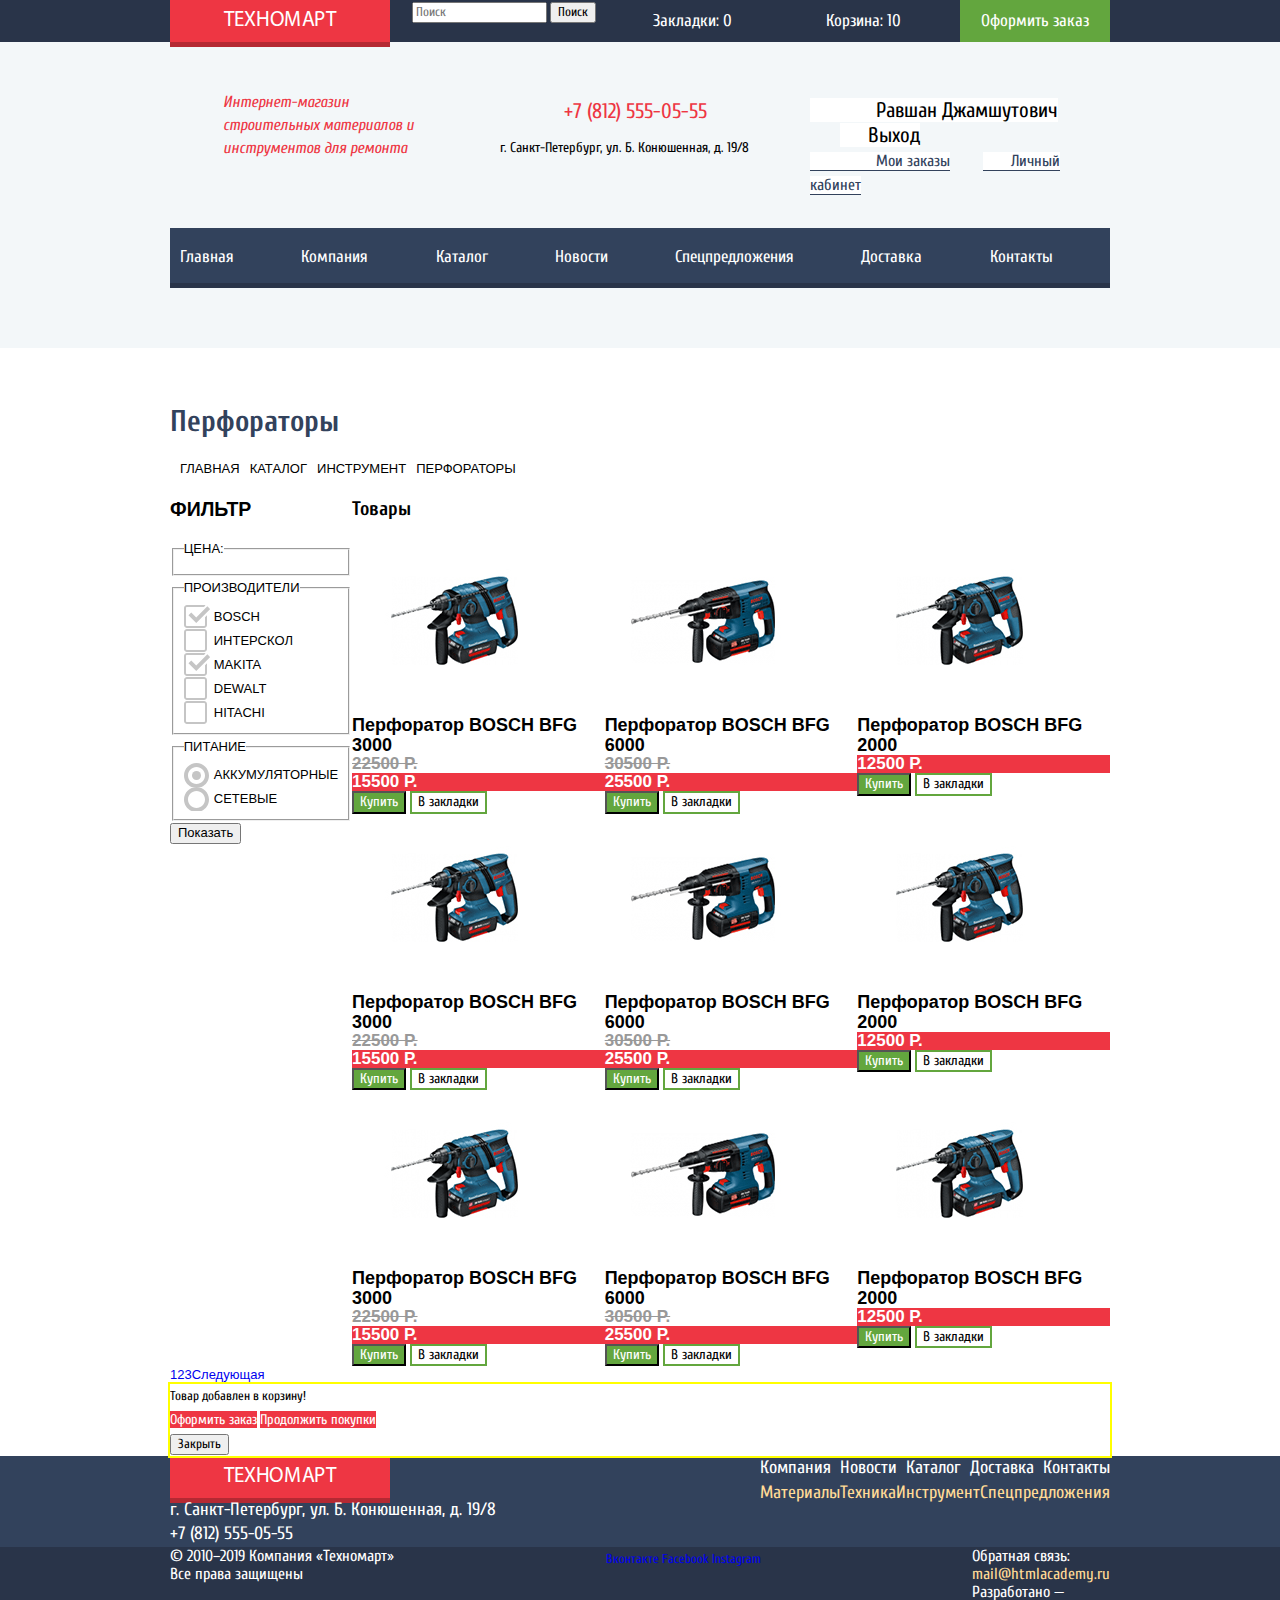
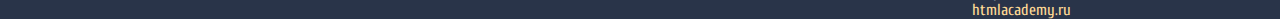
==== commit b867c29e: "ДЗ 6 исправления" ====
--- a/catalog.html
+++ b/catalog.html
@@ -11,7 +11,7 @@
   <body>
     <header class="header">
       <div class="header-top">
-        <div class="container flex-container">
+        <div class="container header-top-flex">
           <a href="index.html" class="logo logo-ref">Техномарт</a>
           <form action="http://echo.htmlacademy.ru" method="POST">
             <input type="search" id="search" name="search" placeholder="Поиск"> 
@@ -24,7 +24,7 @@
       </div> 
 
       <div class="header-bottom">
-        <div class="container flex-container">
+        <div class="container header-bottom-flex">
           <div class="about-shop">
             Интернет-магазин строительных материалов и инструментов для ремонта
           </div>
@@ -61,13 +61,13 @@
     <main>
       <article class="catalog container">
         <h1>Перфораторы</h1>
-        <div class="breadcrumbs flex-container">
+        <div class="breadcrumbs">
           <a href="index.html">Главная</a>
           <a href="#">Каталог</a>
           <a href="#">Инструмент</a>
           <a class="current">Перфораторы</a>
         </div>
-        <div class="flex-container">
+        <div class="filters-flex">
         <section class="filters">
           <h2>Фильтр</h2>
           <form class="filters-form" action="http://echo.htmlacademy.ru" method="post">
@@ -83,23 +83,23 @@
               </legend>
               <ul class="brands-list">
                 <li class="brand-item">
-                  <input type="checkbox" name="bosch" id="bosch" checked>
+                  <input class="visually-hidden checkbox" type="checkbox" name="bosch" id="bosch" checked>
                   <label for="bosch">Bosch</label>
                 </li>
                 <li class="brand-item">
-                  <input type="checkbox" name="interscol" id="interscol">
+                  <input class="visually-hidden checkbox" type="checkbox" name="interscol" id="interscol">
                   <label for="interscol">Интерскол</label>
                 </li>
                 <li class="brand-item"> 
-                  <input type="checkbox" name="makita" id="makita" checked>
+                  <input class="visually-hidden checkbox" type="checkbox" name="makita" id="makita" checked>
                   <label for="makita">Makita</label>
                 </li>
                 <li class="brand-item">
-                  <input type="checkbox" name="dewalt" id="dewalt">
+                  <input class="visually-hidden checkbox" type="checkbox" name="dewalt" id="dewalt">
                   <label for="dewalt">Dewalt</label>
                 </li>
                 <li class="brand-item">
-                  <input type="checkbox" name="hitachi" id="hitachi">
+                  <input class="visually-hidden checkbox" type="checkbox" name="hitachi" id="hitachi">
                   <label for="hitachi">Hitachi</label>
                 </li>
               </ul> 
@@ -111,11 +111,11 @@
               </legend>
               <ul class="powertype-list">
                 <li class="powertype-item">
-                  <input type="radio" name="power" id="accumulator">
+                  <input class="visually-hidden radio" type="radio" name="power" id="accumulator" checked>
                   <label for="accumulator">Аккумуляторные</label>
                 </li>
                 <li class="powertype-item">
-                  <input type="radio" name="power" id="main-supply">
+                  <input class="visually-hidden radio" type="radio" name="power" id="main-supply">
                   <label for="main-supply">Сетевые</label>
                 </li>
               </ul>
@@ -123,20 +123,21 @@
             <button type="submit">Показать</button>
           </form>
         </section>
+        
         <section class="goods">
           <h2 class="visualy-hidden">Товары</h2>
           <div class="sort">
 
           </div>
-          <ul class="goods-list flex-container">
+          <ul class="goods-list">
             <li class="goods-item">
               <img src="img/bfg3000.png" width="218" height="170" alt="Перфоратор BOSCH BFG 3000">
               <p>Перфоратор BOSCH BFG 3000</p>
               <p class="old-price">22500 Р.</p>
               <p>15500 Р.</p>
               <div class="button-group">
-                <button type="button buy">Купить</button>
-                <button type="button bookmark">В закладки</button>
+                <button class="buy" type="button">Купить</button>
+                <button class="bookmark" type="button">В закладки</button>
               </div>
             </li>
             <li class="goods-item">
@@ -145,8 +146,8 @@
               <p class="old-price">30500 Р.</p>
               <p>25500 Р.</p>
               <div class="button-group">
-                <button type="button">Купить</button>
-                <button type="button">В закладки</button>
+                <button class="buy" type="button">Купить</button>
+                <button class="bookmark" type="button">В закладки</button>
               </div>
             </li>
             <li class="goods-item">
@@ -154,8 +155,8 @@
               <p>Перфоратор BOSCH BFG 2000</p>
               <p>12500 Р.</p>
               <div class="button-group">
-                <button type="button">Купить</button>
-                <button type="button">В закладки</button>
+                <button class="buy" type="button">Купить</button>
+                <button class="bookmark" type="button">В закладки</button>
               </div>
             </li>
             <li class="goods-item">
@@ -164,8 +165,8 @@
                 <p class="old-price">22500 Р.</p>
                 <p>15500 Р.</p>
                 <div class="button-group">
-                  <button type="button">Купить</button>
-                  <button type="button">В закладки</button>
+                  <button class="buy" type="button">Купить</button>
+                  <button class="bookmark" type="button">В закладки</button>
                 </div>
             </li>
             <li class="goods-item">
@@ -174,8 +175,8 @@
               <p class="old-price">30500 Р.</p>
               <p>25500 Р.</p>
               <div class="button-group">
-                <button type="button">Купить</button>
-                <button type="button">В закладки</button>
+                <button class="buy" type="button">Купить</button>
+                <button class="bookmark" type="button">В закладки</button>
               </div>
             </li>
             <li class="goods-item">
@@ -183,8 +184,8 @@
               <p>Перфоратор BOSCH BFG 2000</p>
               <p>12500 Р.</p>
               <div class="button-group">
-                <button type="button">Купить</button>
-                <button type="button">В закладки</button>
+                <button class="buy" type="button">Купить</button>
+                <button class="bookmark" type="button">В закладки</button>
               </div>
             </li>
             <li class="goods-item">
@@ -193,8 +194,8 @@
               <p class="old-price">22500 Р.</p>
               <p>15500 Р.</p>
               <div class="button-group">
-                <button type="button">Купить</button>
-                <button type="button">В закладки</button>
+                <button class="buy" type="button">Купить</button>
+                <button class="bookmark" type="button">В закладки</button>
               </div>
             </li>
             <li class="goods-item">
@@ -203,8 +204,8 @@
               <p class="old-price">30500 Р.</p>
               <p>25500 Р.</p>
               <div class="button-group">
-                <button type="button">Купить</button>
-                <button type="button">В закладки</button>
+                <button class="buy" type="button">Купить</button>
+                <button class="bookmark" type="button">В закладки</button>
               </div>
             </li>
             <li class="goods-item">
@@ -212,16 +213,20 @@
               <p>Перфоратор BOSCH BFG 2000</p>
               <p>12500 Р.</p>
               <div class="button-group">
-                <button type="button">Купить</button>
-                <button type="button">В закладки</button>
+                <button class="buy" type="button">Купить</button>
+                <button class="bookmark" type="button">В закладки</button>
               </div>
             </li>
           </ul>
-        </div>
+        </section>
+      </div>
           <div class="paginator">
-          
-          </div>
-        </section>
+            <div class="paginator-item current"><a href="#">1</a></div>
+            <div class="paginator-item"><a href="#">2</a></div>
+            <div class="paginator-item"><a href="#">3</a></div>
+            <div class="paginator-item"><a href="#">Следующая</a></div>
+          </div>
+        
       </article>
 
       <form class="append-cart container" action="http://echo.htmlacademy.ru" method="post">
@@ -236,7 +241,7 @@
 
     <footer class="footer">
       <div class="footer-top">
-        <div class="container flex-container">
+        <div class="container footer-top-flex">
           <div class="footer-contacts">
             <p class="logo">Техномарт</p>
             <address class="footer-address">
@@ -246,14 +251,14 @@
           </div> 
           
           <div class="footer-navigation"> 
-            <ul class="footer-menu flex-container">
+            <ul class="footer-menu">
                 <li><a href="#">Компания</a></li>
                 <li><a href="#">Новости</a></li>
                 <li><a href="#">Каталог</a></li>
                 <li><a href="#">Доставка</a></li>
                 <li><a href="#">Контакты</a></li>
               </ul> 
-            <ul class="promo-menu flex-container">
+            <ul class="promo-menu">
               <li><a href="#">Материалы</a></li>
               <li><a href="#">Техника</a></li>
               <li><a href="#">Инструмент</a></li>
@@ -264,7 +269,7 @@
       </div>
 
       <div class="footer-bottom">
-        <div class="container flex-container">
+        <div class="container footer-bottom-flex">
           <div class="copyright">
             <p>© 2010–2019 Компания «Техномарт»</p> 
             <p>Все права защищены</p>
--- a/css/style.css
+++ b/css/style.css
@@ -27,13 +27,20 @@
 a { 
   text-decoration: none;
 }
-.visually-hidden {
+.visually-hidden:not(:focus):not(:active),
+input[type="checkbox"].visually-hidden,
+input[type="radio"].visually-hidden {
   position: absolute;
+
   width: 1px;
   height: 1px;
   margin: -1px;
   border: 0;
   padding: 0;
+
+  white-space: nowrap;
+
+  clip-path: inset(100%);
   clip: rect(0 0 0 0);
   overflow: hidden;
 }
@@ -41,10 +48,6 @@
   width: 940px;
   margin: 0 auto;
 }
-.flex-container {
-  display: flex;
-  justify-content: space-between;
-}
 .flex-container form {
   width: 270px;
 }
@@ -54,6 +57,10 @@
 .header-top {
   background-color: #293449;
   color: #ffffff;
+}
+.header-top-flex {
+  display: flex;
+  justify-content: space-between;
 }
 .header-top a {
   color: #ffffff;
@@ -93,7 +100,6 @@
 }
 .header-top .order {
   background-color: #63a63e;
-  cursor: pointer;
 }
 .header-top .order:hover {
   background-color: #5fbb2d;
@@ -106,7 +112,9 @@
   background-color: #f3f7f9;
   padding-bottom: 60px;
 }
-.header-bottom .flex-container {
+.header-bottom-flex {
+  display: flex;
+  justify-content: space-between;
   margin-bottom: 30px;
 }
 .about-shop {
@@ -119,21 +127,24 @@
   font-style: italic;
 }
 .header-address {
-  padding-top: 58px;
+  padding-top: 59px;
   width: 330px;
 }
 
 .header-address p {
   padding-left: 20px;
-  padding-top: 12px;
-  text-align: left;
+  
   font-size: 14px;
   line-height: 24px;
   font-style: normal;
 }
 .header-address a {
-  padding-left: 85px;
-  text-align: center;
+  display: inline-block;
+  vertical-align: middle;
+  padding-left: 74px;
+  padding-right: 50px;
+  margin-left: 10px;
+  margin-bottom: 14px;
   font-size: 21px;
   line-height: 21px;
   font-style: normal;
@@ -215,20 +226,29 @@
   background-color: #1d2739;
   color: rgba(255,255,255,0.5);
 }
-.promo-list {
+.promo ul {
   list-style: none;
   margin: 0;
   padding: 0;
-  
-  display: flex;
-  justify-content: space-between;
+}
+.promo-list {
+  display: flex;
   flex-wrap: wrap;
+  justify-content: space-between;
+}
+.promo-list>li {
+  flex-grow: 1;
+}
+.fieatures-list {
+  display: flex;
+  flex-wrap: wrap;
+  justify-content: space-between;
 }
 .promo-card,
 .feature-card {
   margin-bottom: 10px;
   margin-right: 10px;
-  flex-grow: 1;
+  
   width: 300px;
 }
 .feature-card {
@@ -289,13 +309,15 @@
 }
 .features {
   display: flex;
-  flex-direction: column;
-  flex-grow: 1;
-}
-.slider {
+  justify-content: space-between;
+}
+.features>li {
+  flex-grow: 1;
+}
+.features .slider {
   width: 600px;
   margin-right: 10px;
-  flex-grow: 1;
+  flex-grow: 2;
 }
 .drills {
   width: 100%;
@@ -327,6 +349,10 @@
   line-height: 24px;
   color: #f3f7f9;
 }
+.about-us-flex {
+  display: flex;
+  justify-content: space-between;
+}
 .about-us h2,
 .contacts h2 {
   font-size: 30px;
@@ -363,6 +389,10 @@
   width: 940px;
   height: 480px;
   display: none;
+}
+.footer {
+  display: flex;
+  flex-direction: column;
 }
 .footer-address p,
 .footer-address a {
@@ -374,6 +404,10 @@
 .footer-top {
   background-color: #32425c;
 }
+.footer-top-flex {
+  display: flex;
+  justify-content: space-between;
+}
 .footer-navigation ul {
   list-style: none;
 }
@@ -384,6 +418,10 @@
 .footer-navigation a:hover {
   text-decoration: underline;
 }
+.footer-menu {
+  display: flex;
+  justify-content: space-between;
+}
 .footer-menu a {
   color: #ffffff;
 }
@@ -391,6 +429,10 @@
   color: rgba(255,255,255,0.5);
   text-decoration: none;
 }
+.promo-menu {
+  display: flex;
+  justify-content: space-between;
+}
 .promo-menu a {
   color: #ffda96;
 }
@@ -401,9 +443,9 @@
 .footer-bottom {
   background-color: #293449;
 }
-.footer {
-  display: flex;
-  flex-direction: column;
+.footer-bottom-flex {
+  display: flex;
+  justify-content: space-between;
 }
 .copyright {
   font-size: 16px;
@@ -421,6 +463,7 @@
   color: #ffda96;
 }
 .breadcrumbs {
+  display: flex;
   justify-content: flex-start;
 }
 .breadcrumbs a{
@@ -436,15 +479,63 @@
   line-height: 30px;
   color: #32425c;
 }
+.filters-flex {
+  display: flex;
+  justify-content: space-between;
+}
 .filters {
   text-transform: uppercase;
   font-family: "PT-Sans", "Arial", sans-serif;
+}
+.filters ul {
+  list-style: none;
+  padding: 0;
+}
+.checkbox + label,
+.radio + label {
+  position: relative;
+  padding-left: 30px;
+  cursor: pointer;
+}
+.checkbox:checked+label::before {
+  position: absolute;
+  left: 0;
+  content: "";
+  width: 26px;
+  height: 24px;
+  background: url("../img/checkbox-on.svg") no-repeat;
+}
+.checkbox:not(:checked)+label::before {
+  position: absolute;
+  left: 0;
+  content: "";
+  width: 26px;
+  height: 24px;
+  background: url("../img/checkbox-off.svg") no-repeat;
+}
+.radio:checked+label::before {
+  position: absolute;
+  left: 0;
+  content: "";
+  width: 26px;
+  height: 24px;
+  background: url("../img/radio-on.svg") no-repeat;
+}
+.radio:not(:checked)+label::before {
+  position: absolute;
+  left: 0;
+  content: "";
+  width: 26px;
+  height: 24px;
+  background: url("../img/radio-off.svg") no-repeat;
 }
 .goods-list {
   list-style: none;
   font-family: "PT-Sans", "Arial", sans-serif;
+  display: flex;
+  justify-content: space-between;
   flex-wrap: wrap;
-
+  padding: 0;
 }
 .goods-item {
   width: 200px;
@@ -496,4 +587,13 @@
 }
 .button-group .bookmark:active {
   color: rgba(50, 66, 92, 0.3);
+}
+.append-cart {
+  outline: 2px solid yellow;
+}
+.paginator {
+  display: flex;
+  font-family: "PT-Sans", "Arial", sans-serif;
+  font-size: 13px;
+  line-height: 18px;
 }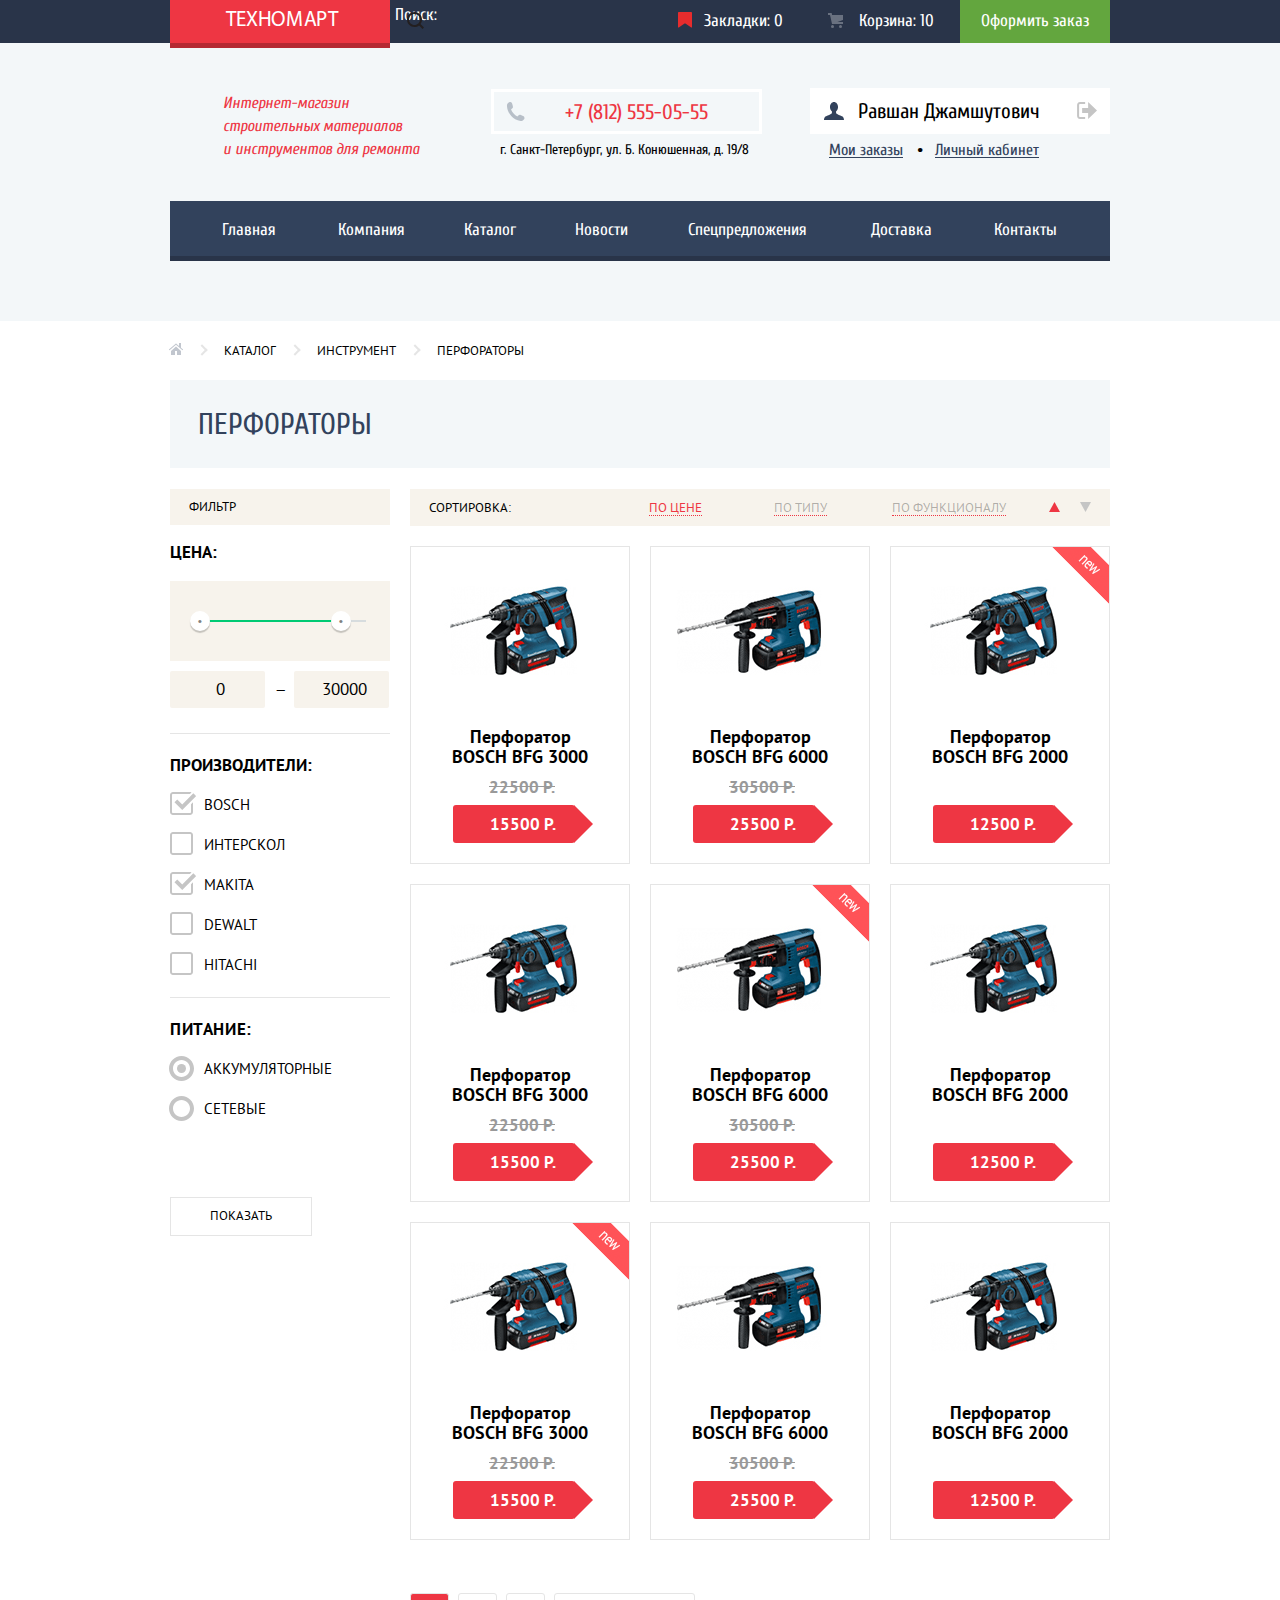
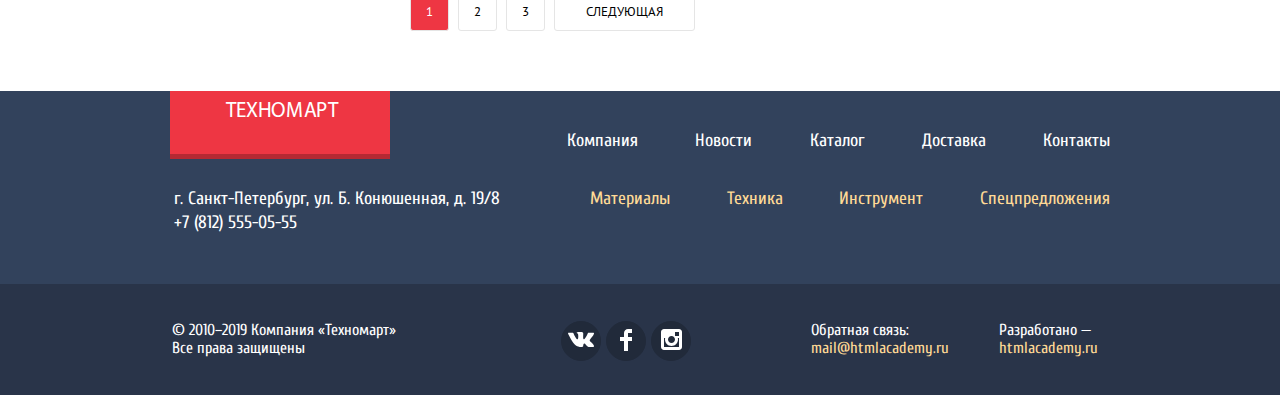
==== commit 06344442: "ДЗ 7 Основное задание: декоративные элементы личного проекта" ====
--- a/catalog.html
+++ b/catalog.html
@@ -9,33 +9,42 @@
     <link rel="stylesheet" href="css/style.css">
   </head>
   <body>
-    <header class="header">
+    <header class="header header-catalog">
       <div class="header-top">
-        <div class="container header-top-flex">
+        <div class="container header-top-inner">
           <a href="index.html" class="logo logo-ref">Техномарт</a>
-          <form action="http://echo.htmlacademy.ru" method="POST">
-            <input type="search" id="search" name="search" placeholder="Поиск"> 
-            <button type="submit">Поиск</button>
+          <form class="search-form" action="http://echo.htmlacademy.ru" method="POST">
+            <input class="search" type="search" id="search" name="search" placeholder="Поиск:"> 
+            <button class="search-button" type="submit"><span class="visually-hidden">Поиск</span></button>
           </form> 
-          <a href="#">Закладки: 0</a>
-          <a href="#">Корзина: 10</a>
+          <a class="bookmarks" href="#">Закладки: 0</a>
+          <a class="cart" href="#">Корзина: 10</a>
           <a class="order" href="#">Оформить заказ</a>
         </div>
       </div> 
 
       <div class="header-bottom">
-        <div class="container header-bottom-flex">
+        <div class="container header-bottom-inner">
           <div class="about-shop">
-            Интернет-магазин строительных материалов и инструментов для ремонта
+            Интернет-магазин строительных материалов и&nbsp;инструментов для ремонта
           </div>
           <address class="header-address">
             <a href="tel:+78125550555">+7 (812) 555-05-55</a>
             <p>г. Санкт-Петербург, ул. Б. Конюшенная, д. 19/8</p>
           </address>
-          <div class="user-auth">
+          <div class="account">
             <div class="user-log">
-              <a href="#">Равшан Джамшутович</a>
-              <a href="#">Выход</a>
+              <a class="user-name" href="#">Равшан Джамшутович</a>
+              <a class="log-off" href="#"><svg version="1.1" id="Layer_1" xmlns="http://www.w3.org/2000/svg" xmlns:xlink="http://www.w3.org/1999/xlink" x="0px" y="0px"
+                    width="21px" height="17px" viewBox="0 0 21 17" enable-background="new 0 0 21 17" xml:space="preserve">
+                <g>
+                  <polygon fill="#c5c5c5" points="21,8.5 12.125,0 12.125,6 6.125,6 6.125,11 12.125,11 12.125,17 	"/>
+                  <path fill="#c5c5c5" d="M3.106,13.952V3.048c0.018-0.376,0.171-1.057,1.01-1.057h5.027V0H4.116C1.938,0,1.112,1.81,1.087,3.027
+                    v10.946C1.112,15.189,1.938,17,4.116,17h5.027v-1.99H4.116C3.277,15.01,3.124,14.327,3.106,13.952z"/>
+                </g>
+                </svg>
+                <span class="visually-hidden">Выход</span>
+              </a>
             </div> 
             <div class="orders-list">
               <a href="#">Мои заказы</a>
@@ -46,13 +55,14 @@
       
         <nav class="navigation container">
           <ul class="main-menu">
-            <li><a href="index.html">Главная</a></li>
-            <li><a href="#">Компания</a></li>
-            <li><a>Каталог</a></li>
-            <li><a href="#">Новости</a></li>
-            <li><a href="#">Спецпредложения</a></li>
-            <li><a href="#">Доставка</a></li>
-            <li><a href="#">Контакты</a></li>
+            <li class="menu-item"><a href="index.html">Главная</a></li>
+            <li class="menu-item"><a href="#">Компания</a></li>
+            <li class="menu-item"><a>Каталог</a></li>
+            <li class="menu-item"><a href="#">Новости</a></li>
+            <li class="menu-item"><a href="#">Спецпредложения</a></li>
+            <li class="menu-item"><a href="#">Доставка</a></li>
+            <li class="menu-item"><a href="#">Контакты</a></li>
+            
           </ul>
         </nav>
       </div> 
@@ -60,26 +70,43 @@
     
     <main>
       <article class="catalog container">
-        <h1>Перфораторы</h1>
+        
         <div class="breadcrumbs">
-          <a href="index.html">Главная</a>
+          <a href="index.html"><span class="visually-hidden">Главная</span></a>
           <a href="#">Каталог</a>
           <a href="#">Инструмент</a>
           <a class="current">Перфораторы</a>
         </div>
-        <div class="filters-flex">
+        <div class="catalog-title">
+          <h1>Перфораторы</h1>
+        </div>
+        
+        <div class="catalog-inner">
         <section class="filters">
           <h2>Фильтр</h2>
           <form class="filters-form" action="http://echo.htmlacademy.ru" method="post">
-            <fieldset class="prise-range">
+            <fieldset class="price-range">
               <legend>
                 Цена:
               </legend>
+              <div class="range-controls">
+                <div class="scale">
+                  <div class="bar"></div>
+                  <div class="range-toggle range-toggle-min"></div>
+                  <div class="range-toggle range-toggle-max"></div>
+                </div>
+              </div>
+              <div class="price-controls">
+                <input type="text" name="min-price" value="0">
+                <input type="text" name="max-price" value="30000">
+              </div>
+              
+              
             </fieldset>
             
             <fieldset class="brands">
               <legend>
-                Производители
+                Производители:
               </legend>
               <ul class="brands-list">
                 <li class="brand-item">
@@ -107,7 +134,7 @@
 
             <fieldset class="powertype">
               <legend>
-                Питание
+                Питание:
               </legend>
               <ul class="powertype-list">
                 <li class="powertype-item">
@@ -125,123 +152,154 @@
         </section>
         
         <section class="goods">
-          <h2 class="visualy-hidden">Товары</h2>
+          <h2 class="visually-hidden">Товары</h2>
           <div class="sort">
-
+            <span>Сортировка:</span>
+            <div class="sort-list">
+              <a class="sort-item sort-by-price current-sort" href="#">По цене</a>
+              <a class="sort-item sort-by-type" href="#">По типу</a>
+              <a class="sort-item sort-by-func" href="#">По функционалу</a>
+              <a class="sort-item sort-up active-sort" href="#"><span class="visually-hidden">По возрастанию</span></a>
+              <a class="sort-item sort-down" href="#"><span class="visually-hidden">По убыванию</span></a>
+            </div>
           </div>
           <ul class="goods-list">
             <li class="goods-item">
               <img src="img/bfg3000.png" width="218" height="170" alt="Перфоратор BOSCH BFG 3000">
-              <p>Перфоратор BOSCH BFG 3000</p>
-              <p class="old-price">22500 Р.</p>
-              <p>15500 Р.</p>
-              <div class="button-group">
-                <button class="buy" type="button">Купить</button>
-                <button class="bookmark" type="button">В закладки</button>
+              <div class="goods-info">
+                <p class="title">Перфоратор BOSCH BFG 3000</p>
+                <p class="old-price">22500 Р.</p>
+                <p class="price">15500 Р.</p>
+              </div>
+              <div class="button-group">
+                <a class="buy" href="#">Купить</a>
+                <a class="bookmark" href="#">В закладки</a>
               </div>
             </li>
             <li class="goods-item">
               <img src="img/bfg6000.png" width="218" height="170" alt="Перфоратор BOSCH BFG 6000">
-              <p>Перфоратор BOSCH BFG 6000</p>
-              <p class="old-price">30500 Р.</p>
-              <p>25500 Р.</p>
-              <div class="button-group">
-                <button class="buy" type="button">Купить</button>
-                <button class="bookmark" type="button">В закладки</button>
+              <div class="goods-info">  
+                <p class="title">Перфоратор BOSCH BFG 6000</p>
+                <p class="old-price">30500 Р.</p>
+                <p class="price">25500 Р.</p>
+              </div>
+              <div class="button-group">
+                <a class="buy" href="#">Купить</a>
+                <a class="bookmark" href="#">В закладки</a>
               </div>
             </li>
             <li class="goods-item">
               <img src="img/bfg2000.png" width="218" height="170" alt="Перфоратор BOSCH BFG 2000">
-              <p>Перфоратор BOSCH BFG 2000</p>
-              <p>12500 Р.</p>
-              <div class="button-group">
-                <button class="buy" type="button">Купить</button>
-                <button class="bookmark" type="button">В закладки</button>
-              </div>
-            </li>
-            <li class="goods-item">
-                <img src="img/bfg3000.png" width="218" height="170" alt="Перфоратор BOSCH BFG 3000">
-                <p>Перфоратор BOSCH BFG 3000</p>
+              <div class="goods-info">
+                <p class="flag-new"><span class="visually-hidden">Новый</span></p>
+                <p class="title">Перфоратор BOSCH BFG 2000</p>
+                <p class="price">12500 Р.</p>
+              <div class="button-group">
+                <a class="buy" href="#">Купить</a>
+                <a class="bookmark" href="#">В закладки</a>
+              </div>
+            </div>
+            </li>
+            <li class="goods-item">
+              <img src="img/bfg3000.png" width="218" height="170" alt="Перфоратор BOSCH BFG 3000">
+              <div class="goods-info">
+                <p class="title">Перфоратор BOSCH BFG 3000</p>
                 <p class="old-price">22500 Р.</p>
-                <p>15500 Р.</p>
-                <div class="button-group">
-                  <button class="buy" type="button">Купить</button>
-                  <button class="bookmark" type="button">В закладки</button>
-                </div>
+                <p class="price">15500 Р.</p>
+              </div>
+              <div class="button-group">
+                <a class="buy" href="#">Купить</a>
+                <a class="bookmark" href="#">В закладки</a>
+              </div>
             </li>
             <li class="goods-item">
               <img src="img/bfg6000.png" width="218" height="170" alt="Перфоратор BOSCH BFG 6000">
-              <p>Перфоратор BOSCH BFG 6000</p>
-              <p class="old-price">30500 Р.</p>
-              <p>25500 Р.</p>
-              <div class="button-group">
-                <button class="buy" type="button">Купить</button>
-                <button class="bookmark" type="button">В закладки</button>
+              <div class="goods-info">
+                <p class="flag-new"><span class="visually-hidden">Новый</span></p>  
+                <p class="title">Перфоратор BOSCH BFG 6000</p>
+                <p class="old-price">30500 Р.</p>
+                <p class="price">25500 Р.</p>
+              </div>
+              <div class="button-group">
+                <a class="buy" href="#">Купить</a>
+                <a class="bookmark" href="#">В закладки</a>
               </div>
             </li>
             <li class="goods-item">
               <img src="img/bfg2000.png" width="218" height="170" alt="Перфоратор BOSCH BFG 2000">
-              <p>Перфоратор BOSCH BFG 2000</p>
-              <p>12500 Р.</p>
-              <div class="button-group">
-                <button class="buy" type="button">Купить</button>
-                <button class="bookmark" type="button">В закладки</button>
-              </div>
-            </li>
-            <li class="goods-item">
+              <div class="goods-info">
+                
+                <p class="title">Перфоратор BOSCH BFG 2000</p>
+                <p class="price">12500 Р.</p>
+              <div class="button-group">
+                <a class="buy" href="#">Купить</a>
+                <a class="bookmark" href="#">В закладки</a>
+              </div>
+            </div>
+            </li><li class="goods-item">
               <img src="img/bfg3000.png" width="218" height="170" alt="Перфоратор BOSCH BFG 3000">
-              <p>Перфоратор BOSCH BFG 3000</p>
-              <p class="old-price">22500 Р.</p>
-              <p>15500 Р.</p>
-              <div class="button-group">
-                <button class="buy" type="button">Купить</button>
-                <button class="bookmark" type="button">В закладки</button>
+              <div class="goods-info">
+                <p class="flag-new"><span class="visually-hidden">Новый</span></p>
+                <p class="title">Перфоратор BOSCH BFG 3000</p>
+                <p class="old-price">22500 Р.</p>
+                <p class="price">15500 Р.</p>
+              </div>
+              <div class="button-group">
+                <a class="buy" href="#">Купить</a>
+                <a class="bookmark" href="#">В закладки</a>
               </div>
             </li>
             <li class="goods-item">
               <img src="img/bfg6000.png" width="218" height="170" alt="Перфоратор BOSCH BFG 6000">
-              <p>Перфоратор BOSCH BFG 6000</p>
-              <p class="old-price">30500 Р.</p>
-              <p>25500 Р.</p>
-              <div class="button-group">
-                <button class="buy" type="button">Купить</button>
-                <button class="bookmark" type="button">В закладки</button>
+              <div class="goods-info">  
+                <p class="title">Перфоратор BOSCH BFG 6000</p>
+                <p class="old-price">30500 Р.</p>
+                <p class="price">25500 Р.</p>
+              </div>
+              <div class="button-group">
+                <a class="buy" href="#">Купить</a>
+                <a class="bookmark" href="#">В закладки</a>
               </div>
             </li>
             <li class="goods-item">
               <img src="img/bfg2000.png" width="218" height="170" alt="Перфоратор BOSCH BFG 2000">
-              <p>Перфоратор BOSCH BFG 2000</p>
-              <p>12500 Р.</p>
-              <div class="button-group">
-                <button class="buy" type="button">Купить</button>
-                <button class="bookmark" type="button">В закладки</button>
-              </div>
+              <div class="goods-info">
+                
+                <p class="title">Перфоратор BOSCH BFG 2000</p>
+                <p class="price">12500 Р.</p>
+              <div class="button-group">
+                <a class="buy" href="#">Купить</a>
+                <a class="bookmark" href="#">В закладки</a>
+              </div>
+            </div>
             </li>
           </ul>
         </section>
       </div>
           <div class="paginator">
-            <div class="paginator-item current"><a href="#">1</a></div>
-            <div class="paginator-item"><a href="#">2</a></div>
-            <div class="paginator-item"><a href="#">3</a></div>
-            <div class="paginator-item"><a href="#">Следующая</a></div>
+            <a class="paginator-item current" href="#">1</a>
+            <a class="paginator-item" href="#">2</a>
+            <a class="paginator-item" href="#">3</a>
+            <a class="paginator-item" href="#">Следующая</a>
           </div>
         
       </article>
 
-      <form class="append-cart container" action="http://echo.htmlacademy.ru" method="post">
+      <form class="append-cart" action="http://echo.htmlacademy.ru" method="post">
         <p>Товар добавлен в корзину!</p>
-        <div class="btn-container">
-          <a class="btn" href="#">Оформить заказ</a>
-          <a class="btn" href="#">Продолжить покупки</a>
-        </div>
-        <button type="button" class="form-close">Закрыть</button> 
+        <div class="append-cart-footer">
+          <div class="btn-container">
+            <a class="btn btn-order" href="#">Оформить заказ</a>
+            <a class="btn btn-continue" href="#">Продолжить покупки</a>
+          </div>
+          <button type="button" class="form-close">Закрыть</button> 
+        </div>
       </form>
     </main>
 
     <footer class="footer">
       <div class="footer-top">
-        <div class="container footer-top-flex">
+        <div class="container footer-top-inner">
           <div class="footer-contacts">
             <p class="logo">Техномарт</p>
             <address class="footer-address">
@@ -269,21 +327,56 @@
       </div>
 
       <div class="footer-bottom">
-        <div class="container footer-bottom-flex">
+        <div class="container footer-bottom-inner">
           <div class="copyright">
             <p>© 2010–2019 Компания «Техномарт»</p> 
             <p>Все права защищены</p>
           </div>
           <div class="social">
-            <a class="social-btn social-vk" href="#">Вконтакте</a>
-            <a class="social-btn social-fb" href="#">Facebook</a>
-            <a class="social-btn social-insta" href="#">Instagram</a>
+            <a class="social-btn social-vk" href="#">
+              <span class="visually-hidden">Вконтакте</span>
+              <svg version="1.1" id="Layer_1" xmlns="http://www.w3.org/2000/svg" xmlns:xlink="http://www.w3.org/1999/xlink" x="0px" y="0px"
+                width="26px" height="15px" viewBox="0 0 26 15" enable-background="new 0 0 26 15" xml:space="preserve">
+                <path fill="#FFFFFF" d="M16.138,11.51c0.956-0.309,2.18,2.04,3.483,2.939c0.978,0.681,1.727,0.534,1.727,0.534l3.473-0.05
+                c0,0,1.815-0.112,0.957-1.554c-0.071-0.12-0.503-1.069-2.585-3.022c-2.177-2.043-1.882-1.712,0.739-5.244
+                c1.597-2.153,2.236-3.468,2.036-4.028c-0.192-0.539-1.365-0.399-1.365-0.399L20.69,0.713c-0.381,0.001-0.704,0.119-0.851,0.515
+                c-0.003,0.004-0.621,1.666-1.445,3.079c-1.741,2.989-2.436,3.148-2.724,2.961c-0.661-0.433-0.494-1.737-0.494-2.664
+                c0-2.897,0.432-4.105-0.846-4.417c-0.427-0.104-0.739-0.172-1.828-0.182c-1.392-0.021-2.574,0-3.244,0.329
+                c-0.445,0.223-0.786,0.712-0.579,0.74c0.26,0.035,0.843,0.16,1.155,0.586c0.401,0.552,0.389,1.789,0.389,1.789
+                s0.229,3.411-0.54,3.834c-0.528,0.29-1.25-0.302-2.803-3.016C6.087,2.879,5.488,1.345,5.488,1.345S5.372,1.06,5.162,0.904
+                C4.912,0.719,4.562,0.66,4.562,0.66L0.848,0.684c0,0-0.558,0.016-0.763,0.262C-0.097,1.164,0.07,1.614,0.07,1.614
+                s2.909,6.881,6.203,10.347c3.02,3.182,6.452,2.971,6.452,2.971h1.555c0,0,0.469-0.054,0.709-0.312
+                c0.224-0.24,0.214-0.691,0.214-0.691S15.172,11.82,16.138,11.51z"/>
+            </svg>
+            </a>
+            <a class="social-btn social-fb" href="#">
+              <span class="visually-hidden">Facebook</span>
+              <svg version="1.1" id="Layer_2" xmlns="http://www.w3.org/2000/svg" xmlns:xlink="http://www.w3.org/1999/xlink" x="0px" y="0px"
+                width="12px" height="22px" viewBox="0 0 12 22" enable-background="new 0 0 12 22" xml:space="preserve">
+                <path fill="#FFFFFF" d="M12,4V0H8C5.791,0,4,1.791,4,4v4H0v4h4v10h4V12h4V8H8V4H12z"/>
+              </svg>
+            </a>
+            <a class="social-btn social-insta" href="#">
+              <span class="visually-hidden">Instagram</span>
+              <svg version="1.1" id="Layer_1" xmlns="http://www.w3.org/2000/svg" xmlns:xlink="http://www.w3.org/1999/xlink" x="0px" y="0px"
+                width="21px" height="21px" viewBox="0 0 21 21" enable-background="new 0 0 21 21" xml:space="preserve">
+                <path fill="#FFFFFF" d="M18,0H3C1.35,0,0,1.35,0,3v15c0,1.65,1.35,3,3,3h15c1.65,0,3-1.35,3-3V3C21,1.35,19.65,0,18,0z M10.5,7
+                c1.93,0,3.5,1.57,3.5,3.5S12.43,14,10.5,14S7,12.43,7,10.5S8.57,7,10.5,7z M18,18H3V9h1.181C4.067,9.482,4,9.983,4,10.5
+                c0,3.59,2.91,6.5,6.5,6.5s6.5-2.91,6.5-6.5c0-0.517-0.066-1.018-0.181-1.5H18V18z M18,7h-4V3h4V7z"/>
+              </svg>
+            </a>
           </div>
           
           <div class="footer-links">
-            <p>Обратная связь: </p><a class="feedback" href="#">mail@htmlacademy.ru</a>
-            <p>Разработано — </p><a class="academy-link" href="https://htmlacademy.ru/intensive/htmlcss" title="Профессиональный
-              HTML и CSS, уровень 1">htmlacademy.ru</a>
+            <div>
+              <p>Обратная связь: </p>
+              <a class="feedback" href="#">mail@htmlacademy.ru</a>
+            </div>
+            <div>
+              <p>Разработано — </p>
+              <a class="academy-link" href="https://htmlacademy.ru/intensive/htmlcss" title="Профессиональный
+                HTML и CSS, уровень 1">htmlacademy.ru</a>
+            </div>
           </div>
         </div>
       </div>
--- a/css/style.css
+++ b/css/style.css
@@ -16,8 +16,6 @@
   font-family: "Cuprum", "Arial", sans-serif;
   font-size: 13px;
   line-height: 24px;
-  
-  
   color: #000000;
   background-color: #ffffff;
 }
@@ -31,15 +29,12 @@
 input[type="checkbox"].visually-hidden,
 input[type="radio"].visually-hidden {
   position: absolute;
-
   width: 1px;
   height: 1px;
   margin: -1px;
   border: 0;
   padding: 0;
-
   white-space: nowrap;
-
   clip-path: inset(100%);
   clip: rect(0 0 0 0);
   overflow: hidden;
@@ -54,22 +49,27 @@
 .header {
   margin-bottom: 59px;
 }
+.header-catalog{
+  margin-bottom: 18px;
+}
 .header-top {
   background-color: #293449;
   color: #ffffff;
 }
-.header-top-flex {
-  display: flex;
-  justify-content: space-between;
+.header-top-inner {
+  display: flex;
+  justify-content: space-between;
+  
 }
 .header-top a {
+  width: 150px;
+  display: inline-block;
+  vertical-align: middle;
   color: #ffffff;
-  text-align: center;
-  padding: 12px 20px;
+  padding: 12px 0 12px 47px;
   font-size: 17px;
   line-height: 18px;
   background-color: #293449;
-  width: 150px;
 }
 .header-top a:hover {
   background-color: #212a3a;
@@ -78,7 +78,48 @@
   background-color: #212a3a;
   color: rgba(255,255,255,0.5);
 }
+.header-top .bookmarks {
+  padding-left: 44px;
+  position: relative;
+}
+.header-top .bookmarks::before {
+  position: absolute;
+  display: block;
+  content: "";
+  background: url("../img/icon-bookmark.svg") no-repeat 50% 50%;
+  width: 30px;
+  height: 30px;
+  top: 5px;
+  left: 10px;
+}
+.header-top .bookmarks:hover::before {
+  background: url("../img/icon-bookmark-hover.svg") no-repeat 50% 50%;
+}
+.header-top .bookmarks:active::before {
+  background: url("../img/icon-bookmark.svg") no-repeat 50% 50%;
+}
+.header-top .cart {
+  padding-left: 49px;
+  position: relative;
+}
+.header-top .cart::before {
+  position: absolute;
+  display: block;
+  content: "";
+  background: url("../img/cart-icon.svg") no-repeat 50% 50%;
+  width: 30px;
+  height: 30px;
+  top: 5px;
+  left: 10px;
+}
+.header-top .cart:hover::before {
+  background: url("../img/cart-icon-hover.svg") no-repeat 50% 50%;
+}
+.header-top .cart:active::before {
+  background: url("../img/cart-icon.svg") no-repeat 50% 50%;
+}
 .container .logo {
+  display: inline-block;
   font-family: "Myriad Pro", "Arial", sans-serif;
   font-size: 21px;
   line-height: 18px;
@@ -86,9 +127,9 @@
   text-transform: uppercase;
   background-color: #ee3643;
   cursor: pointer;
-  display: block;
+  vertical-align: middle;
   width: 220px;
-  padding: 12px 54px;
+  padding: 12px 56px;
   letter-spacing: -0.4px;
   box-shadow: 0 5px 0 0 #b52933;
 }
@@ -100,6 +141,8 @@
 }
 .header-top .order {
   background-color: #63a63e;
+  padding: 12px 0 12px 21px;
+
 }
 .header-top .order:hover {
   background-color: #5fbb2d;
@@ -112,82 +155,169 @@
   background-color: #f3f7f9;
   padding-bottom: 60px;
 }
-.header-bottom-flex {
+
+.header-bottom-inner {
+  padding-top: 45px;
   display: flex;
   justify-content: space-between;
   margin-bottom: 30px;
 }
 .about-shop {
-  width: 310px;
-  padding: 49px 65px 10px 53px;
-  
+  width: 300px;
+  padding: 4px 50px 10px 53px;
   font-size: 16px;
   line-height: 23px;
   color: #ee3643;
   font-style: italic;
 }
 .header-address {
-  padding-top: 59px;
-  width: 330px;
-}
-
+  padding-top: 1px;
+  width: 340px;
+}
 .header-address p {
-  padding-left: 20px;
-  
+  padding-left: 30px;
   font-size: 14px;
   line-height: 24px;
   font-style: normal;
 }
 .header-address a {
   display: inline-block;
+  position: relative;
   vertical-align: middle;
-  padding-left: 74px;
-  padding-right: 50px;
-  margin-left: 10px;
-  margin-bottom: 14px;
+  padding: 10px 51px 8px 71px;
+  margin-left: 21px;
+  margin-bottom: 4px;
   font-size: 21px;
   line-height: 21px;
   font-style: normal;
   color: #ee3643;
+  border: 3px solid white;
+}
+.header-address a::after {
+  position: absolute;
+  content: "";
+  width: 25px;
+  height: 25px;
+  top: 7px;
+  left: 9px;
+  background: url("../img/icon-phone.svg") no-repeat 50% 50%;
+}
+.account {
+  position: relative;
+  width: 300px;
 }
 .user-auth {
   width: 300px;
-  padding-top: 58px;
-}
-.user-auth a:first-child {
-  padding-left: 66px;
-}
-.user-auth a:last-child {
-  padding-left: 28px;
-  margin-left: 30px;
-}
-
+  padding-top: 0;
+}
 .user-auth a {
-  text-align: center;
+  display: inline-block;
+  
+  vertical-align: middle;
   font-size: 21px;
   line-height: 21px;
   color: #000000;
   background-color: #ffffff;
 }
+.user-auth .login {
+  position: relative;
+  padding: 13px 25px;
+  padding-left: 48px;
+  margin-left: 19px;
+}
+.user-auth .login::before {
+  position: absolute;
+  content: "";
+  width: 25px;
+  height: 25px;
+  background: url("../img/icon-login.svg") no-repeat 50% 50%;
+  top: 11px;
+  left: 11px;
+}
+.user-auth .login:hover::before {
+  background: url("../img/icon-login-hover.svg") no-repeat 50% 50%;
+}
+.user-auth .login:active::before {
+  background: url("../img/icon-login.svg") no-repeat 50% 50%;
+}
+.user-auth a:last-child {
+  padding: 13px 21px;
+  padding-left: 26px;
+  margin-left: 6px;
+}
 .user-auth a:hover {
   color: #ee3643;
 }
 .user-auth a:active {
   color: rgba(0,0,0,0.3);
 }
+.user-log {
+  margin-bottom: 4px;
+  background-color: #ffffff;
+  padding: 11px 0;
+  padding-left: 48px;
+}
 .user-log a {
+  display: inline-block;
+  vertical-align: middle;
   font-size: 21px;
   line-height: 21px;
   color: #000000;
 }
+.user-log .log-off {
+  margin-left: 33px;
+  margin-top: 1px;
+}
+.log-off:hover path,
+.log-off:hover polygon {
+  fill: #32425c;
+}
+.log-off:active path,
+.log-off:active polygon {
+  fill: #c5c5c5;
+}
+.user-name {
+  position: relative;
+}
+.user-name:active {
+  color: #c5c5c5;
+}
 .user-log a:active {
   color: rgba(0,0,0,0.3);
 }
+.user-name::before {
+  position: absolute;
+  content: "";
+  background: url("../img/icon-user.svg") no-repeat 50% 50%;
+  width: 22px;
+  height: 22px;
+  top: -1px;
+  left: -35px;
+}
+.user-name:hover::before{
+  background: url("../img/icon-user-hover.svg") no-repeat 50% 50%;
+}
+.user-name:active::before {
+  background: url("../img/icon-user.svg") no-repeat 50% 50%;
+  left: -36px;
+}
 .orders-list a {
+  display: inline-block;
+  margin-left: 19px;
+  margin-right: 10px;
+  vertical-align: middle;
   border-bottom: 1px solid #32425c;
   color: #32425c;
   font-size: 16px;
-  line-height: 18px;
+  line-height: 14px;
+}
+.orders-list::after {
+  position: absolute;
+  content: ".";
+  font-size: 39px;
+  font-family: "PT sans", sans-serif;
+  top: 38px;
+  left: 106px;
 }
 .orders-list a:hover {
   color: #ee3643;
@@ -206,16 +336,56 @@
 }
 .main-menu {
   display: flex;
+  justify-content: space-between;
   flex-wrap: wrap;
 }
-.main-menu li {
-  flex-grow: 1;
-  padding: 18px 10px;
-}
-
+.menu-item:first-of-type {
+  width: 150px;
+}
+.menu-item:nth-of-type(2) {
+  width: 110px;
+}
+.menu-item:nth-of-type(3) {
+  width: 120px;
+}
+.menu-item:nth-of-type(4) {
+  width: 100px;
+}
+.menu-item:nth-of-type(5) {
+  width: 190px;
+}
+.menu-item:nth-of-type(6) {
+  width: 120px;
+}
+.menu-item:nth-of-type(7) {
+  width: 150px;
+}
+.menu-item:first-of-type a {
+  padding-left: 52px;
+}
+.menu-item:nth-of-type(2) a {
+  padding-left: 18px;
+}
+.menu-item:nth-of-type(3) a {
+  padding-left: 34px;
+}
+.menu-item:nth-of-type(4) a {
+  padding-left: 25px;
+}
+.menu-item:nth-of-type(5) a {
+  padding-left: 38px;
+}
+.menu-item:nth-of-type(6) a {
+  padding-left: 31px;
+}
+.menu-item:nth-of-type(7) a {
+  padding-left: 34px;
+}
 .navigation a {
+  display: block;
   color: #ffffff;
-  text-align: center;
+  padding: 20px 0;
+  padding-bottom: 23px;
   font-size: 17px;
   line-height: 17px;
 }
@@ -246,19 +416,19 @@
 }
 .promo-card,
 .feature-card {
-  margin-bottom: 10px;
-  margin-right: 10px;
-  
+  margin-bottom: 20px;
+  margin-right: 20px;
   width: 300px;
+  padding: 21px 0 48px 23px;
 }
 .feature-card {
   margin-right: 0;
-  flex-grow: 1;
 }
 .promo-card p,
 .feature-card p {
   font-size: 24px;
   line-height: 30px;
+  font-weight: bold;
   color: #ffffff;
 }
 .feature-card:nth-of-type(n) {
@@ -300,6 +470,10 @@
   line-height: 18px;
   background-color: #ee3643;
   color: #ffffff;
+  text-transform: uppercase;
+  text-align: center;
+  border: none;
+  border-radius: 2px;
 }
 .btn:hover {
   background-color: #ca2c37;
@@ -311,52 +485,116 @@
   display: flex;
   justify-content: space-between;
 }
-.features>li {
-  flex-grow: 1;
-}
+
 .features .slider {
-  width: 600px;
-  margin-right: 10px;
-  flex-grow: 2;
+  position: relative;
+  width: 620px;
+  margin-right: 20px;
+  flex-shrink: 0;
 }
 .drills {
   width: 100%;
   background-color: #735a52;
-  padding: 95px 0;
-  display: none;
-  flex-grow: 1;
+  
+  
   background-image: url("../img/slider_1.jpg");
   background-size: 100%;
   background-repeat: no-repeat;
 }
 .perforators {
   width: 100%;
-  padding: 95px 0;
+  
   background-color: #7e6f5e;
-  flex-grow: 1;
   background-image: url("../img/slider_2.jpg");
   background-size: 100%;
   background-repeat: no-repeat;
+  display: none;
 }
 .slider p:first-of-type {
-  font-size: 31px;
+  font-size: 36px;
+  font-weight: bold;
   line-height: 31px;
   text-transform: uppercase;
   color: #f3f7f9;
+  padding: 24px 24px 6px;
 }
 .slider p:last-of-type {
   font-size: 18px;
   line-height: 24px;
   color: #f3f7f9;
-}
-.about-us-flex {
-  display: flex;
-  justify-content: space-between;
+  padding-left: 25px;
+  padding-bottom: 181px;
+}
+.slider a {
+  position: absolute;
+  display: block;
+  padding: 10px 46px;
+  padding-left: 50px;
+  top: 206px;
+  left: 25px;
+}
+.slider button {
+  position: absolute;
+  cursor: pointer;
+}
+.left-btn {
+  background: url("../img/icon-left.svg") no-repeat 50% 50%;
+  width: 50px;
+  height: 50px;
+  border: none;
+  top: 109px;
+  left: 11px;
+}
+.right-btn {
+  background: url("../img/icon-right.svg") no-repeat 50% 50%;
+  width: 50px;
+  height: 50px;
+  border: none;
+  top: 109px;
+  right: 5px;
+}
+.about-us-inner {
+  display: flex;
+  justify-content: space-between;
+}
+.about-us {
+  width: 560px;
+}
+.about-us p {
+  font-family: "PT Sans", "Arial", sans-serif;
+  
+}
+.about-us p:first-of-type {
+  width: 540px;
+  padding-top: 1px;
+  margin-bottom: 24px;
+  word-spacing: -0.6px;
+  letter-spacing: 0.2px;
+}
+.about-us p:last-of-type {
+  width: 405px;
+  word-spacing: -1.2px;
+  letter-spacing: 0.2px;
+  margin-bottom: 21px;
+}
+.about-us a {
+  padding: 10px 41px;
+}
+.contacts {
+  width: 380px; 
+  padding-left: 80px;
+  margin-bottom: 93px;
+}
+.contacts p {
+  font-family: "PT Sans", "Arial", sans-serif;
+  padding-right: 100px;
+  margin-bottom: 33px;
 }
 .about-us h2,
 .contacts h2 {
   font-size: 30px;
   line-height: 30px;
+  font-weight: normal;
   text-transform: uppercase;
   color: #000000;
 }
@@ -364,26 +602,108 @@
   display: block;
   background-image: url("../img/map.jpg");
   padding: 20px 0;
+  padding-bottom: 113px;
+  margin-bottom: 47px;
+}
+.contacts a:last-of-type {
+  padding: 10px 64px;
+  padding-right: 59px;
 }
 .delivery-list {
   list-style: none;
+  margin-left: 36px;
+  margin-bottom: 43px;
 }
 .delivery-list li {
+  position: relative;
   font-size: 18px;
   line-height: 20px;
   color: #000000;
+  margin-bottom: 20px;
+}
+.delivery-list li::before {
+  position: absolute;
+  content: "";
+  width: 25px;
+  height: 3px;
+  top: 8px;
+  left: -36px;
+  background: url("../img/dash.png") no-repeat 50% 50%;
 }
 .write-us {
+  position: relative;
   margin: 0 auto;
   width: 620px;
-  outline: 2px solid yellow
+  box-shadow: 
+  inset 0 7px 0 0 #ee3643,
+  0 0 15px;
+  display: none;
+}
+.write-us-contacts {
+  display: flex;
+  margin: 0 auto;
+  padding-top: 50px;
+  width: 460px;
+  margin-bottom: 21px;
+}
+.write-us-contacts div {
+  width: 50%;
+}
+.write-us-contacts input[type="text"],
+.write-us textarea {
+  padding: 10px;
+  border: 1px solid #dee3e4;
+  border-radius: 2px;
+  outline: none;
+}
+.write-us-contacts input[type="text"]:hover,
+.write-us textarea:hover {
+  border-color: #b5b5b5;
+}
+.write-us-contacts input[type="text"]:focus,
+.write-us textarea:focus {
+  border-color: #ee3643;
+}
+.write-us .fullname-field,
+.write-us .email-field,
+.write-us .message-field {
+  display: flex;
+  flex-direction: column;
+}
+.write-us .fullname-field {
+  margin-right: 20px;
+}
+.write-us .message-field {
+  width: 460px;
+  margin: 0 auto; 
+  margin-bottom: 37px;
 }
 .write-us label {
   font-size: 18px;
   line-height: 18px;
+  margin-bottom: 14px;
 }
 .write-us .btn-container {
   background-color: #f4f4f4;
+  padding-top: 37px;
+}
+.write-us .btn {
+  width: 460px;
+  padding: 10px 0;
+  cursor: pointer;
+  margin: 0 80px;
+  margin-bottom: 37px;
+}
+.write-us .form-close {
+  position: absolute;
+  border: none;
+  cursor: pointer;
+  font-size: 0;
+  width: 40px;
+  height: 40px;
+  top: 8px;
+  right: 5px;
+  background: url("../img/form-close.svg") no-repeat 50% 50%;
 }
 .map {
   width: 940px;
@@ -394,7 +714,21 @@
   display: flex;
   flex-direction: column;
 }
-.footer-address p,
+.footer-contacts {
+  margin-right: 67px;
+}
+.footer .logo {
+  padding-bottom: 33px;
+  margin-bottom: 33px;
+  font-size: 21px;
+}
+.footer-address {
+  font-size: 18px;
+  line-height: 24px;
+  font-style: normal;
+  color: #ffffff;
+  margin-left: 4px;
+}
 .footer-address a {
   font-size: 18px;
   line-height: 24px;
@@ -403,10 +737,16 @@
 }
 .footer-top {
   background-color: #32425c;
-}
-.footer-top-flex {
-  display: flex;
-  justify-content: space-between;
+  
+}
+.footer-top-inner {
+  display: flex;
+  justify-content: space-between;
+  margin-bottom: 49px;
+}
+.footer-navigation {
+  margin-top: 37px;
+  flex-grow: 1;
 }
 .footer-navigation ul {
   list-style: none;
@@ -421,9 +761,12 @@
 .footer-menu {
   display: flex;
   justify-content: space-between;
+  margin-bottom: 34px;
 }
 .footer-menu a {
   color: #ffffff;
+  display: inline-block;
+  vertical-align: middle;
 }
 .footer-menu a:active {
   color: rgba(255,255,255,0.5);
@@ -432,6 +775,8 @@
 .promo-menu {
   display: flex;
   justify-content: space-between;
+  margin-left: 23px;
+  
 }
 .promo-menu a {
   color: #ffda96;
@@ -443,9 +788,43 @@
 .footer-bottom {
   background-color: #293449;
 }
-.footer-bottom-flex {
-  display: flex;
-  justify-content: space-between;
+.footer-bottom-inner {
+  display: flex;
+  justify-content: space-between;
+  padding-top: 37px;
+  padding-left: 2px;
+  margin-bottom: 34px;
+}
+.footer-bottom-inner>div {
+  width: 33%;
+}
+.social {
+  display: flex;
+  justify-content: center;
+  position: relative;
+}
+.social-btn {
+  width: 40px;
+  text-align: center;
+  height: 40px;
+  border: 1px solid #212a3a;
+  border-radius: 50%;
+  background-color: #212a3a;
+}
+.social-btn:hover {
+  background: #ee3643;
+}
+.social-vk {
+  margin-left: 75px;
+  padding-top: 9px;
+}
+.social-insta {
+  margin-right: auto;
+  padding-top: 7px;
+}
+.social-fb {
+  margin: 0 5px;
+  padding-top: 7px;
 }
 .copyright {
   font-size: 16px;
@@ -453,39 +832,203 @@
   color: #ffffff;
 }
 .footer-links {
+  display: flex;
+  justify-content: space-between;
   font-size: 16px;
   line-height: 18px;
   color: #ffffff; 
+  
+}
+.footer-links div:first-of-type {
+  flex-grow: 1;
+  margin-left: 11px;
+}
+.footer-links div:last-of-type {
+  flex-grow: 1;
+  margin-left: 38px;
 }
 .footer-links a {
   font-size: 16px;
   line-height: 18px;
   color: #ffda96;
 }
+.footer-links a:hover {
+  text-decoration: underline;
+}
+.footer-links a:active {
+  border: none;
+  color: #ee3643;
+}
 .breadcrumbs {
+  
   display: flex;
   justify-content: flex-start;
-}
-.breadcrumbs a{
-  font-family: "PT-Sans", "Arial", sans-serif;
-  display: inline-block;
-  margin-left: 10px;
+  margin-left: -2px;
+  margin-bottom: 17px;
+}
+.breadcrumbs a {
+  position: relative;
+  font-family: "PT Sans", "Arial", sans-serif;
+  margin-right: 41px;
   text-transform: uppercase;
   color: #000000;
-
+}
+.breadcrumbs a:first-of-type {
+  background: url("../img/icon-home.svg") no-repeat 0% 50%;
+  width: 15px;
+  margin-bottom: 3px;
+}
+.breadcrumbs a:not(:first-of-type)::before {
+  position: absolute;
+
+  content: "";
+  width: 8px;
+  height: 8px;
+  border-top: 2px solid #e5e5e5;
+  border-right: 2px solid #e5e5e5;
+  transform: rotate(45deg);
+  top: 7px;
+  left: -26px;
+}
+.catalog-title {
+  background-color: #f3f7f9; 
+  margin-bottom: 21px;
 }
 .catalog h1 {
   font-size: 30px;
   line-height: 30px;
+  text-transform: uppercase;
+  font-weight: normal;
+  padding: 28px;
+  padding-top: 30px;
+  margin: 0;
   color: #32425c;
 }
-.filters-flex {
+.catalog-inner {
   display: flex;
   justify-content: space-between;
 }
 .filters {
+  width: 220px;
   text-transform: uppercase;
-  font-family: "PT-Sans", "Arial", sans-serif;
+  font-family: "PT Sans", "Arial", sans-serif;
+  margin-right: 20px;
+
+}
+.filters fieldset {
+  border: none;
+  padding: 0;
+  margin: 0;
+  border-bottom: 1px solid #e5e5e5;
+}
+.filters .powertype {
+  border: none;
+  margin-bottom: 59px;
+}
+.filters h2 {
+  margin: 0;
+  font-size: 13px;
+  font-weight: normal;
+  background-color: #f7f3ec;
+  padding: 6px;
+  padding-left: 19px;
+  margin-bottom: 15px;
+}
+.filters legend {
+  font-size: 17px;
+  font-weight: bold;
+  margin-bottom: 17px;
+}
+.filters .price-range {
+  margin-bottom: 19px;
+}
+.price-controls {
+  position: relative;
+  height: 36px;
+  margin-bottom: 26px;
+  
+  border-radius: 2px;
+}
+.price-controls::after {
+  position: absolute;
+  content: "\2014";
+  font-size: 14px;
+  top: 7px;
+  right: 104px;
+}
+
+.price-controls .min-price,
+.price-controls .max-price {
+  width: 90px;
+  padding-left: 65px;
+}
+
+.price-controls input {
+  width: 95px;
+  margin: 0;
+  font: inherit;
+  font-size: 17px;
+  line-height: 18px;
+  text-align: center;
+  color: #000000;
+  background: #f7f3ec;
+  border: none;
+  border-radius: 2px;
+  padding: 9px 0 10px 5px;
+}
+.price-controls input[name="min-price"] {
+  margin-right: 26px;
+}
+.range-controls {
+  position: relative;
+  background-color: #f7f3ec;
+  padding: 39px 0;
+  margin-bottom: 10px;
+}
+
+.range-controls .scale {
+  height: 2px;
+  margin: 0 24px;
+  background-color: #d7dcde;
+}
+
+.range-controls .bar {
+  width: 86%;
+  height: 2px;
+  background: #00ca74;
+}
+
+.range-toggle {
+  position: absolute;
+  top: 30px;
+  width: 5px;
+  height: 5px;
+  background: white;
+  border: 10px solid white;
+  border-radius: 50%;
+  box-shadow: 0 2px 1px 0 rgba(0, 1, 1, 0.2);
+  cursor: pointer;
+}
+
+.range-toggle::after {
+  content: ".";
+  position: absolute;
+  color: gray;
+  top: -20px;
+  left: -3px;
+  font-size: 27px;
+}
+
+.range-toggle:hover {
+  background: #1c4f80;
+}
+
+.range-toggle-min {
+  left: 20px;
+}
+
+.range-toggle-max {
+  left: 73%;
 }
 .filters ul {
   list-style: none;
@@ -494,57 +1037,203 @@
 .checkbox + label,
 .radio + label {
   position: relative;
-  padding-left: 30px;
+  padding-left: 34px;
   cursor: pointer;
-}
-.checkbox:checked+label::before {
-  position: absolute;
-  left: 0;
+  font-size: 15px;
+  line-height: 20px;
+}
+.brands-list {
+  margin-bottom: 19px;
+}
+.filters .brands {
+  margin-bottom: 19px;
+}
+.brand-item,
+.powertype-item {
+  margin-bottom: 16px;
+}
+.powertype legend {
+  letter-spacing: 0.6px;
+  
+}
+.checkbox+label::before {
+  position: absolute;
+  left: 0px;
+  top: -3px;
   content: "";
   width: 26px;
-  height: 24px;
+  height: 26px;
+}
+.checkbox:checked+label::before {
   background: url("../img/checkbox-on.svg") no-repeat;
 }
+.checkbox:checked+label:hover::before,
+.checkbox:focus:checked+label::before {
+  background: url("../img/checkbox-on-hover.svg") no-repeat;
+}
 .checkbox:not(:checked)+label::before {
-  position: absolute;
-  left: 0;
+  background: url("../img/checkbox-off.svg") no-repeat;
+}
+.checkbox:not(:checked)+label:hover::before,
+.checkbox:focus:not(:checked)+label::before {
+  background: url("../img/checkbox-off-hover.svg") no-repeat;
+}
+.radio+label::before {
+  position: absolute;
+  left: -1px;
+  top: -3px;
   content: "";
   width: 26px;
-  height: 24px;
-  background: url("../img/checkbox-off.svg") no-repeat;
+  height: 26px;
 }
 .radio:checked+label::before {
-  position: absolute;
-  left: 0;
+  background: url("../img/radio-on.svg") no-repeat;
+}
+.radio:checked+label:hover::before,
+.radio:focus:checked+label::before {
+  background: url("../img/radio-on-hover.svg") no-repeat;
+}
+.radio:not(:checked)+label::before {
+  background: url("../img/radio-off.svg") no-repeat;
+}
+.radio:not(:checked)+label:hover::before,
+.radio:focus:not(:checked)+label::before {
+  background: url("../img/radio-off-hover.svg") no-repeat;
+}
+.filters button {
+  text-transform: uppercase;
+  background-color: transparent;
+  border: 1px solid #e5e5e5;
+  padding: 11px 39px;
+}
+.sort {
+  background-color: #f7f3ec;
+  padding: 11px 0;
+  padding-bottom: 10px;
+  margin-bottom: 20px;
+  display: flex;
+  justify-content: space-between;
+}
+
+.sort-item,
+.sort>span {
+  font-size: 13px;
+  line-height: 15px;
+  color: rgba(0,0,0,0.3);
+  text-transform: uppercase;
+}
+.current-sort {
+  color: #ee3643;
+  border: none;
+}
+.sort>span {
+  color: #000000;
+  width: 220px;
+  margin-left: 19px;
+}
+.sort-list {
+  position: relative;
+  flex-grow: 1;
+  display: flex;
+}
+.sort-item {
+  border-bottom: 1px dotted #ee3643;
+}
+.sort-item:hover {
+  color: #000000;
+}
+.sort-item:active {
+  color: #ee3643;
+  border: none;
+
+}
+.sort-by-price {
+  margin-right: 72px;
+}
+.sort-by-type {
+  margin-right: 65px;
+}
+.sort-up::after,
+.sort-down::after {
+  position: absolute;
   content: "";
-  width: 26px;
-  height: 24px;
-  background: url("../img/radio-on.svg") no-repeat;
-}
-.radio:not(:checked)+label::before {
-  position: absolute;
-  left: 0;
-  content: "";
-  width: 26px;
-  height: 24px;
-  background: url("../img/radio-off.svg") no-repeat;
+  width: 25px;
+  height: 25px;
+  top: -5px;
+}
+.sort-up::after {
+  background: url("../img/icon-up-dir.svg") no-repeat 50% 50%;
+  right: 43px;
+}
+.sort-up.active-sort::after {
+  background: url("../img/icon-up-dir-active.svg") no-repeat 50% 50%;
+}
+.sort-up:hover::after {
+  background: url("../img/icon-up-dir-hover.svg") no-repeat 50% 50%;
+}
+.sort-down::after {
+  background: url("../img/icon-down-dir.svg") no-repeat 50% 50%;
+  right: 12px;
+}
+.sort-down.active-sort::after {
+  background: url("../img/icon-down-dir-active.svg") no-repeat 50% 50%;
+}
+.sort-down:hover::after {
+  background: url("../img/icon-down-dir-hover.svg") no-repeat 50% 50%;
+}
+.goods {
+  width: 700px;
+  font-family: "PT Sans", "Arial", sans-serif;
 }
 .goods-list {
   list-style: none;
-  font-family: "PT-Sans", "Arial", sans-serif;
   display: flex;
   justify-content: space-between;
   flex-wrap: wrap;
   padding: 0;
+  margin-bottom: 33px;
 }
 .goods-item {
+  position: relative;
+  display: flex;
+  flex-direction: column;
+  justify-content: space-between;
   width: 200px;
   flex-grow: 1;
-}
-.goods-item p:first-of-type {
+  border: 1px solid #e5e5e5;
+  margin-bottom: 20px;
+  overflow: hidden;
+}
+.goods-item .flag-new {
+  position: absolute;
+  width: 60px;
+  height: 62px;
+  background: url("../img/new-flag.png") no-repeat 50% 50%;
+  top: -3px;
+  right: -1px;
+  z-index: 20;
+}
+
+.goods-item img {
+  margin: 0 auto;
+  margin-bottom: 10px;
+}
+.goods-info {
+  display: flex;
+  flex-direction: column;
+  justify-content: space-between;
+  flex-grow: 1;  
+}
+.goods-item:not(:nth-of-type(3n)):not(:last-of-type) {
+  margin-right: 20px;
+}
+.goods-item .title {
   font-weight: bold;
   font-size: 18px;
   line-height: 20px;
+  padding: 0 30px;
+  text-align: center;
+  margin-bottom: 11px;
 }
 .goods-item .old-price {
   font-weight: bold;
@@ -552,48 +1241,242 @@
   line-height: 18px;
   color: #999999;
   text-decoration: line-through;
-
-}
-.goods-item p:last-of-type {
+  text-align: center;
+  padding-left: 4px;
+  margin-bottom: 9px;
+}
+.goods-item .price {
+  position: relative;
   font-weight: bold;
   font-size: 17px;
   line-height: 18px;
+  text-align: center;
   color: #ffffff;
   background-color: #ee3643;
-}
-.button-group {
+  margin: 0 54px 20px 42px;
+  padding: 10px 35px;
+  padding-right: 17px;
+  border-radius: 3px;
+}
+.goods-item .price::after {
+  position: absolute;
+  content: "";
+  border: 19px solid transparent;
+  border-left-color: #ee3643;
+  top: 0px;
+  right: -37px;
+}
+.goods-item .button-group {
+  position: absolute;
+  top: 0;
+  right: 0;
+  width: 218px;
+  margin: 0 auto;
+  margin-bottom: 10px;
+  display: none;
+  padding: 44px 0;
+  background-color: #ffffff;
+}
+.button-group .buy,
+.button-group .bookmark {
   font-family: "Cuprum", "Arial", sans-serif;
   font-size: 14px;
-  line-height: 18px;
+  line-height: 19px;
+  padding: 7px 0px;
+  text-align: center;
   text-transform: uppercase;
+  display: block;
+  margin: 0px 42px;
+  border: 3px solid #63a63e;
+  border-radius: 3px;
+
+}
+.goods-item:hover .button-group{
+  display: block;
+}
+.goods-item:hover {
+  box-shadow: 0 10px 50px -20px black;
 }
 .button-group .buy {
+  position: relative;
   color: #ffffff;
   background-color: #63a63e;
+  border-bottom: 3px solid #367315;
+  margin-bottom: 7px;
+}
+.button-group .buy::before {
+  position: absolute;
+  display: block;
+  content: "";
+  background: url("../img/cart-icon.svg") no-repeat 50% 50%;
+  width: 30px;
+  height: 30px;
+  top: 0px;
+  left: 3px;
+}
+.button-group .buy:hover::before {
+  background: url("../img/cart-icon-hover.svg") no-repeat 50% 50%;
 }
 .button-group .buy:hover {
   background-color: #5fbb2d;
+  border-color: #5fbb2d;
+  border-bottom-color: #367315;
 }
 .button-group .buy:active {
   background-color: #518534;
+  border-color: #518534;
 }
 .button-group .bookmark {
   color: #000000;
   background-color: #ffffff;
-  border: 2px solid #63a63e;
+
+  
 }
 .button-group .bookmark:hover {
-  border: 2px solid #c1c6ce;
+  border: 3px solid #32425c;
+  color: #32425c;
 }
 .button-group .bookmark:active {
   color: rgba(50, 66, 92, 0.3);
+  border: 3px solid rgba(50, 66, 92, 0.3);
 }
 .append-cart {
-  outline: 2px solid yellow;
+  position: relative;
+  margin: 0 auto;
+  width: 620px;
+  box-shadow: 
+  inset 0 7px 0 0 #ee3643,
+  0 0 15px;
+  display: none;
+}
+.append-cart p {
+  position: relative;
+  width: 380px;
+  font-size: 30px;
+  line-height: 30px;
+  padding-top: 75px;
+  margin-left: 160px;
+  margin-bottom: 73px;
+}
+.append-cart p::before {
+  position: absolute;
+  content: "";
+  width: 70px;
+  height: 70px;
+  top: 52px;
+  left: -93px;
+  background: url("../img/form-done.svg") no-repeat 50% 50%;;
+}
+
+.append-cart-footer {
+  background-color: #f1f1f1;
+  padding-top: 37px;
+}
+.append-cart .btn-container {
+  display: flex;
+  margin: 0 auto;
+  justify-content: space-between;
+  width: 460px;
+  
+}
+.append-cart .btn {
+  width: 220px;
+  padding: 10px 0;
+  margin-bottom: 37px;
+}
+.append-cart .btn-continue {
+  background-color: #ffffff;
+  
+  color: #000000;
+}
+.append-cart .btn-continue:hover {
+  outline: 1px solid #e5e5e5;
+  color: #b2b2b2;
+}
+.append-cart .form-close {
+  position: absolute;
+  border: none;
+  cursor: pointer;
+  font-size: 0;
+  width: 40px;
+  height: 40px;
+  top: 8px;
+  right: 5px;
+  background: url("../img/form-close.svg") no-repeat 50% 50%;
 }
 .paginator {
   display: flex;
-  font-family: "PT-Sans", "Arial", sans-serif;
+  font-family: "PT Sans", "Arial", sans-serif;
   font-size: 13px;
   line-height: 18px;
+  margin-left: 240px;
+  margin-bottom: 60px;
+}
+.paginator-item {
+  font-size: 13px;
+  color: #000000;
+  text-transform: uppercase;
+  line-height: 18px;
+  margin-right: 9px;
+  text-align: center;
+  vertical-align: middle;
+  padding: 9px 15px;
+  border: 1px solid #e5e5e5;
+  border-radius: 3px;
+}
+.paginator-item:hover {
+  border-color: #bdc6ca;
+}
+.paginator-item:active {
+  border-color: #ee3643;
+}
+.paginator .current {
+  background-color: #ee3643;
+  color: #ffffff;
+}
+.paginator a:last-of-type {
+  padding: 9px 31px;
+}
+.search-form {
+  position: relative;
+  width: 270px;
+  background-color: #293449;
+  border: none;
+}
+.search {
+  position: relative;
+  width: 100%;
+  margin: 0;
+  padding: 15px 0 13px 49px;
+  background-color: #293449;
+  border: none;
+}
+.search::placeholder {
+  color: #ffffff;
+  font-size: 17px;
+  line-height: 18px;
+  position: absolute;
+  top: 5px;
+  left: 5px;
+}
+.search:focus,
+.search:active {
+  background-color: #ffffff;
+}
+.search-button {
+  position: absolute;
+  background-color: transparent;
+  background: url("../img/icon-search.svg") no-repeat 50% 50%;
+  width: 40px;
+  height: 40px;
+  top: 0;
+  left: 5px;
+  border: none;
+  cursor: pointer;
+}
+.search:hover+.search-button {
+  background: url("../img/icon-search-hover.svg") no-repeat 50% 50%;
+}
+.search:focus+.search-button {
+  background: url("../img/icon-search-focus.svg") no-repeat 50% 50%;
 }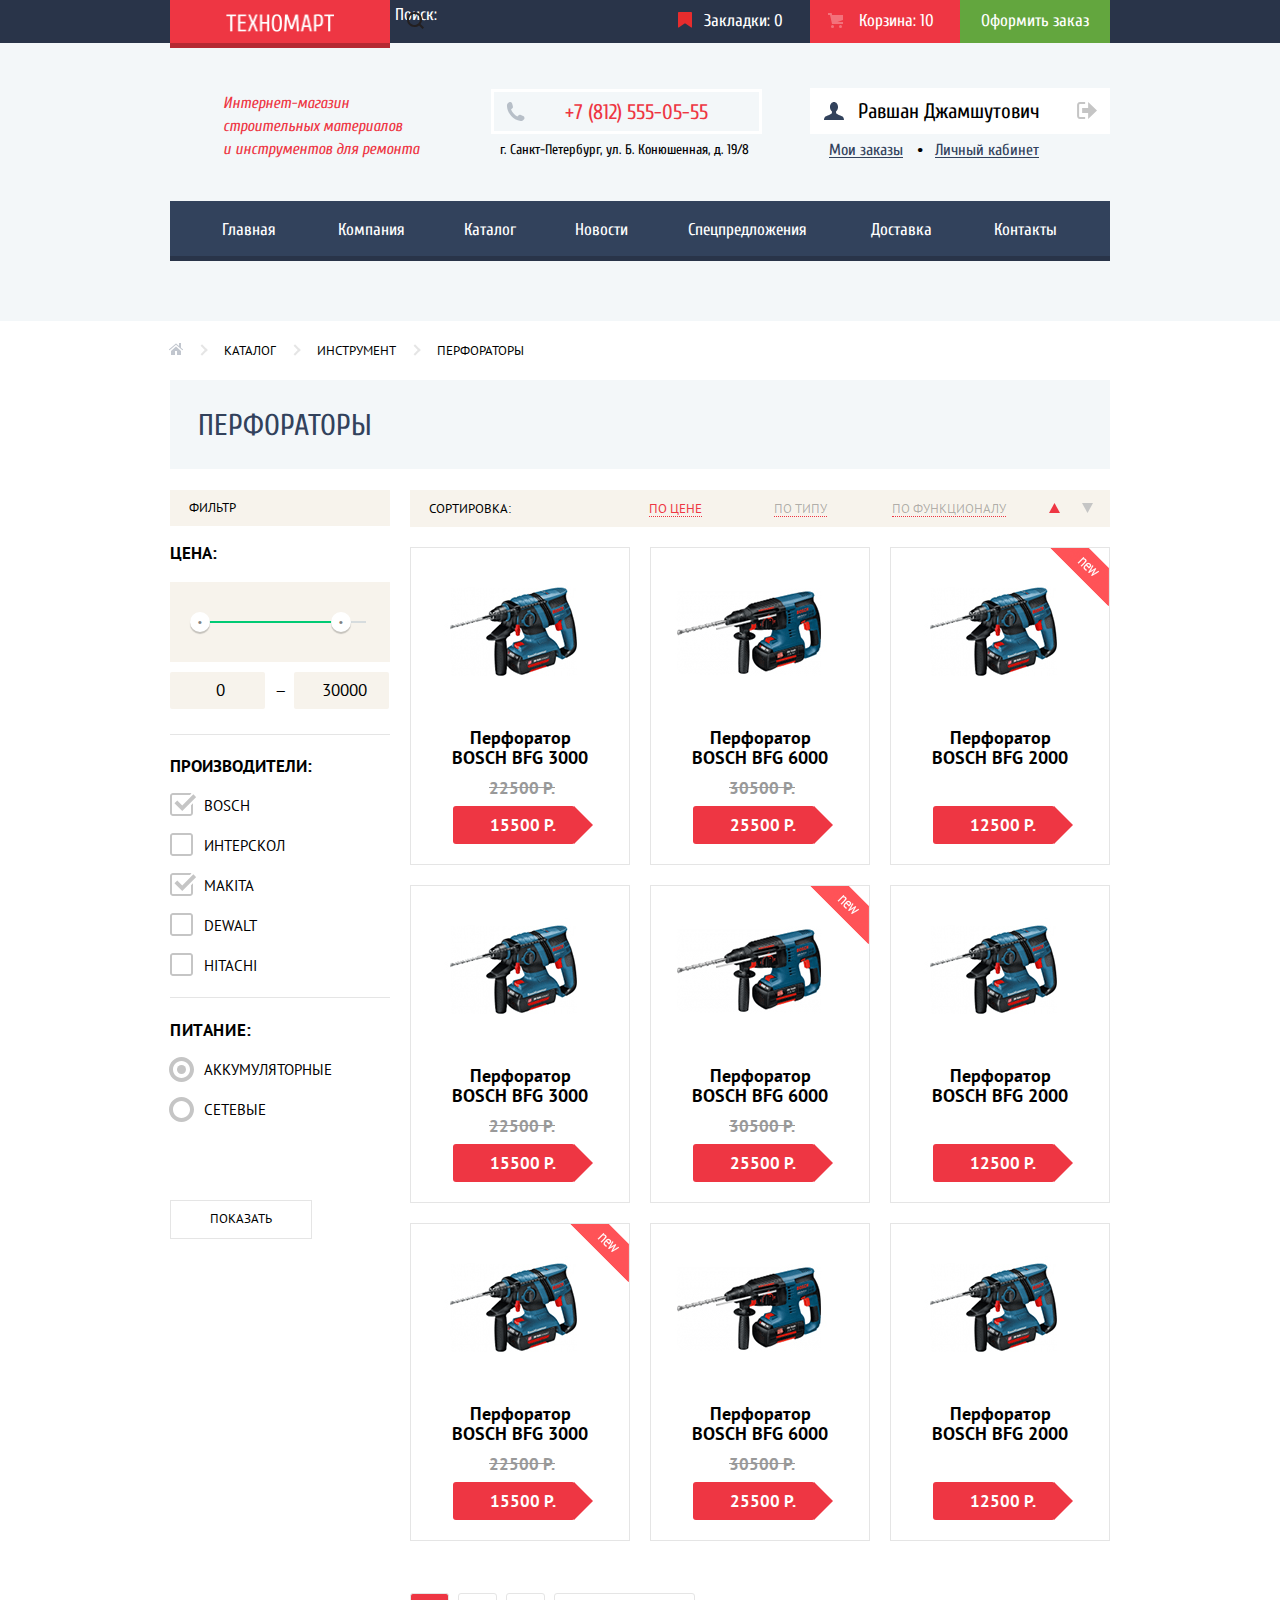
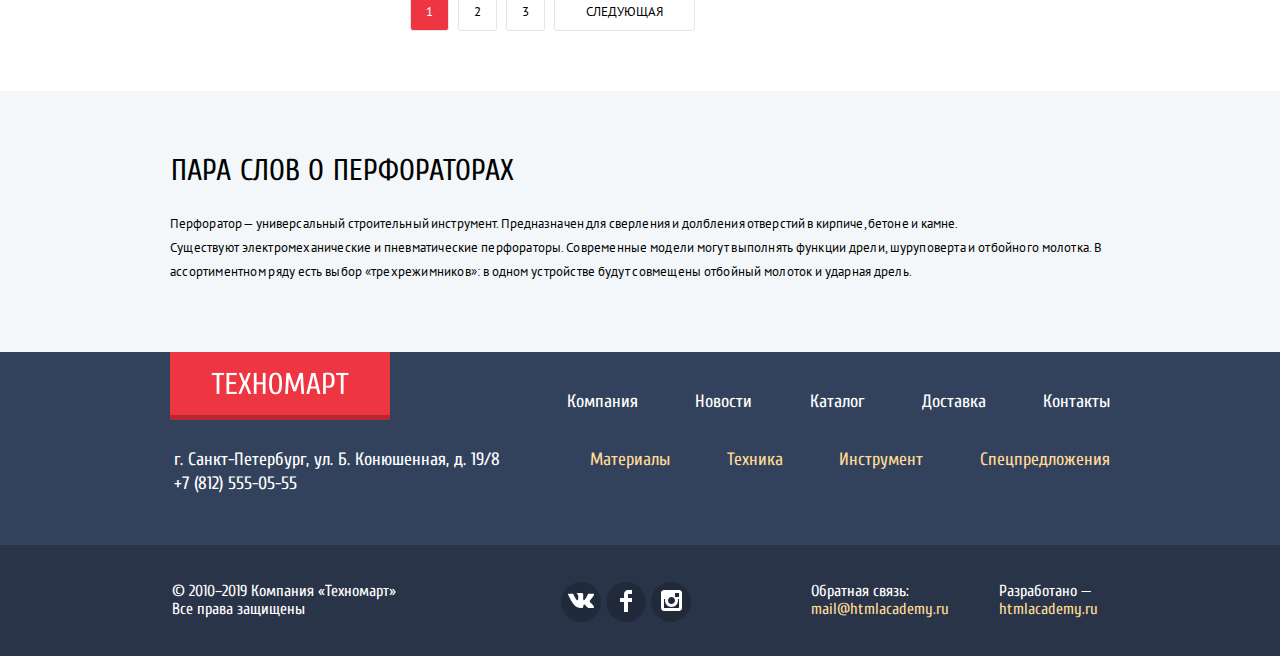
==== commit bbf5fffe: "Предзащита" ====
--- a/catalog.html
+++ b/catalog.html
@@ -6,19 +6,21 @@
     <title>Техномарт-каталог</title>
     <link href="https://fonts.googleapis.com/css?family=Cuprum:400,400i,700,700i|PT+Sans:400,400i,700,700i&amp;subset=cyrillic" rel="stylesheet">
     <link rel="stylesheet" href="css/normalize.css">
-    <link rel="stylesheet" href="css/style.css">
+    <link rel="stylesheet" href="css/stylepref.css">
   </head>
   <body>
     <header class="header header-catalog">
       <div class="header-top">
         <div class="container header-top-inner">
-          <a href="index.html" class="logo logo-ref">Техномарт</a>
+          <a href="index.html" class="header-logo"><img src="img/logo-top.png" width="110" height="18" alt="Логотип Техномарт">
+            <span class="visually-hidden">Логотип техномарт</span>
+          </a>
           <form class="search-form" action="http://echo.htmlacademy.ru" method="POST">
             <input class="search" type="search" id="search" name="search" placeholder="Поиск:"> 
             <button class="search-button" type="submit"><span class="visually-hidden">Поиск</span></button>
           </form> 
-          <a class="bookmarks" href="#">Закладки: 0</a>
-          <a class="cart" href="#">Корзина: 10</a>
+          <a class="bookmarks" href="#">Закладки: <span>0</span></a>
+          <a class="cart" href="#">Корзина: <span>10</span></a>
           <a class="order" href="#">Оформить заказ</a>
         </div>
       </div> 
@@ -69,7 +71,7 @@
     </header>
     
     <main>
-      <article class="catalog container">
+      <article class="container">
         
         <div class="breadcrumbs">
           <a href="index.html"><span class="visually-hidden">Главная</span></a>
@@ -77,11 +79,8 @@
           <a href="#">Инструмент</a>
           <a class="current">Перфораторы</a>
         </div>
-        <div class="catalog-title">
-          <h1>Перфораторы</h1>
-        </div>
-        
-        <div class="catalog-inner">
+        <h1 class="main-title catalog-title">Перфораторы</h1>
+        <div class="catalog">
         <section class="filters">
           <h2>Фильтр</h2>
           <form class="filters-form" action="http://echo.htmlacademy.ru" method="post">
@@ -167,42 +166,7 @@
             <li class="goods-item">
               <img src="img/bfg3000.png" width="218" height="170" alt="Перфоратор BOSCH BFG 3000">
               <div class="goods-info">
-                <p class="title">Перфоратор BOSCH BFG 3000</p>
-                <p class="old-price">22500 Р.</p>
-                <p class="price">15500 Р.</p>
-              </div>
-              <div class="button-group">
-                <a class="buy" href="#">Купить</a>
-                <a class="bookmark" href="#">В закладки</a>
-              </div>
-            </li>
-            <li class="goods-item">
-              <img src="img/bfg6000.png" width="218" height="170" alt="Перфоратор BOSCH BFG 6000">
-              <div class="goods-info">  
-                <p class="title">Перфоратор BOSCH BFG 6000</p>
-                <p class="old-price">30500 Р.</p>
-                <p class="price">25500 Р.</p>
-              </div>
-              <div class="button-group">
-                <a class="buy" href="#">Купить</a>
-                <a class="bookmark" href="#">В закладки</a>
-              </div>
-            </li>
-            <li class="goods-item">
-              <img src="img/bfg2000.png" width="218" height="170" alt="Перфоратор BOSCH BFG 2000">
-              <div class="goods-info">
                 <p class="flag-new"><span class="visually-hidden">Новый</span></p>
-                <p class="title">Перфоратор BOSCH BFG 2000</p>
-                <p class="price">12500 Р.</p>
-              <div class="button-group">
-                <a class="buy" href="#">Купить</a>
-                <a class="bookmark" href="#">В закладки</a>
-              </div>
-            </div>
-            </li>
-            <li class="goods-item">
-              <img src="img/bfg3000.png" width="218" height="170" alt="Перфоратор BOSCH BFG 3000">
-              <div class="goods-info">
                 <p class="title">Перфоратор BOSCH BFG 3000</p>
                 <p class="old-price">22500 Р.</p>
                 <p class="price">15500 Р.</p>
@@ -228,7 +192,7 @@
             <li class="goods-item">
               <img src="img/bfg2000.png" width="218" height="170" alt="Перфоратор BOSCH BFG 2000">
               <div class="goods-info">
-                
+                <p class="flag-new flag"><span class="visually-hidden">Новый</span></p>
                 <p class="title">Перфоратор BOSCH BFG 2000</p>
                 <p class="price">12500 Р.</p>
               <div class="button-group">
@@ -236,7 +200,8 @@
                 <a class="bookmark" href="#">В закладки</a>
               </div>
             </div>
-            </li><li class="goods-item">
+            </li>
+            <li class="goods-item">
               <img src="img/bfg3000.png" width="218" height="170" alt="Перфоратор BOSCH BFG 3000">
               <div class="goods-info">
                 <p class="flag-new"><span class="visually-hidden">Новый</span></p>
@@ -251,7 +216,8 @@
             </li>
             <li class="goods-item">
               <img src="img/bfg6000.png" width="218" height="170" alt="Перфоратор BOSCH BFG 6000">
-              <div class="goods-info">  
+              <div class="goods-info">
+                <p class="flag-new flag"><span class="visually-hidden">Новый</span></p>  
                 <p class="title">Перфоратор BOSCH BFG 6000</p>
                 <p class="old-price">30500 Р.</p>
                 <p class="price">25500 Р.</p>
@@ -264,7 +230,7 @@
             <li class="goods-item">
               <img src="img/bfg2000.png" width="218" height="170" alt="Перфоратор BOSCH BFG 2000">
               <div class="goods-info">
-                
+                <p class="flag-new"><span class="visually-hidden">Новый</span></p>
                 <p class="title">Перфоратор BOSCH BFG 2000</p>
                 <p class="price">12500 Р.</p>
               <div class="button-group">
@@ -272,7 +238,45 @@
                 <a class="bookmark" href="#">В закладки</a>
               </div>
             </div>
-            </li>
+            </li><li class="goods-item">
+              <img src="img/bfg3000.png" width="218" height="170" alt="Перфоратор BOSCH BFG 3000">
+              <div class="goods-info">
+                <p class="flag-new flag"><span class="visually-hidden">Новый</span></p>
+                <p class="title">Перфоратор BOSCH BFG 3000</p>
+                <p class="old-price">22500 Р.</p>
+                <p class="price">15500 Р.</p>
+              </div>
+              <div class="button-group">
+                <a class="buy" href="#">Купить</a>
+                <a class="bookmark" href="#">В закладки</a>
+              </div>
+            </li>
+            <li class="goods-item">
+              <img src="img/bfg6000.png" width="218" height="170" alt="Перфоратор BOSCH BFG 6000">
+              <div class="goods-info">
+                <p class="flag-new"><span class="visually-hidden">Новый</span></p>  
+                <p class="title">Перфоратор BOSCH BFG 6000</p>
+                <p class="old-price">30500 Р.</p>
+                <p class="price">25500 Р.</p>
+              </div>
+              <div class="button-group">
+                <a class="buy" href="#">Купить</a>
+                <a class="bookmark" href="#">В закладки</a>
+              </div>
+            </li>
+            <li class="goods-item">
+              <img src="img/bfg2000.png" width="218" height="170" alt="Перфоратор BOSCH BFG 2000">
+              <div class="goods-info">
+                <p class="flag-new"><span class="visually-hidden">Новый</span></p>
+                <p class="title">Перфоратор BOSCH BFG 2000</p>
+                <p class="price">12500 Р.</p>
+              <div class="button-group">
+                <a class="buy" href="#">Купить</a>
+                <a class="bookmark" href="#">В закладки</a>
+              </div>
+            </div>
+            </li>
+            
           </ul>
         </section>
       </div>
@@ -282,10 +286,22 @@
             <a class="paginator-item" href="#">3</a>
             <a class="paginator-item" href="#">Следующая</a>
           </div>
-        
       </article>
 
-      <form class="append-cart" action="http://echo.htmlacademy.ru" method="post">
+      <section class="tip">
+        <div class="container">
+          <h2 class="main-title">ПАРА СЛОВ О ПЕРФОРАТОРАХ</h2>  
+          <p>Перфоратор — универсальный строительный инструмент. 
+            Предназначен для сверления и долбления отверстий в кирпиче, 
+            бетоне и камне.<br> Существуют электромеханические и пневматические
+            перфораторы. Современные модели могут выполнять функции дрели,
+            шуруповерта и отбойного молотка. В ассортиментном ряду есть выбор
+            «трехрежимников»: в одном устройстве будут совмещены отбойный молоток
+            и ударная дрель.
+          </p>
+        </div>
+      </section>
+      <form class="append-cart modal" action="http://echo.htmlacademy.ru" method="post">
         <p>Товар добавлен в корзину!</p>
         <div class="append-cart-footer">
           <div class="btn-container">
@@ -301,7 +317,7 @@
       <div class="footer-top">
         <div class="container footer-top-inner">
           <div class="footer-contacts">
-            <p class="logo">Техномарт</p>
+            <p class="logo footer-logo"><img src="img/logo-bottom.png" width="138" alt="Логотип Техномарт"></p>
             <address class="footer-address">
                 <p>г. Санкт-Петербург, ул. Б. Конюшенная, д. 19/8</p>
                 <a href="tel:+78125550555">+7 (812) 555-05-55</a>
@@ -335,7 +351,7 @@
           <div class="social">
             <a class="social-btn social-vk" href="#">
               <span class="visually-hidden">Вконтакте</span>
-              <svg version="1.1" id="Layer_1" xmlns="http://www.w3.org/2000/svg" xmlns:xlink="http://www.w3.org/1999/xlink" x="0px" y="0px"
+              <svg version="1.1" xmlns="http://www.w3.org/2000/svg" xmlns:xlink="http://www.w3.org/1999/xlink" x="0px" y="0px"
                 width="26px" height="15px" viewBox="0 0 26 15" enable-background="new 0 0 26 15" xml:space="preserve">
                 <path fill="#FFFFFF" d="M16.138,11.51c0.956-0.309,2.18,2.04,3.483,2.939c0.978,0.681,1.727,0.534,1.727,0.534l3.473-0.05
                 c0,0,1.815-0.112,0.957-1.554c-0.071-0.12-0.503-1.069-2.585-3.022c-2.177-2.043-1.882-1.712,0.739-5.244
@@ -351,14 +367,14 @@
             </a>
             <a class="social-btn social-fb" href="#">
               <span class="visually-hidden">Facebook</span>
-              <svg version="1.1" id="Layer_2" xmlns="http://www.w3.org/2000/svg" xmlns:xlink="http://www.w3.org/1999/xlink" x="0px" y="0px"
+              <svg version="1.1" xmlns="http://www.w3.org/2000/svg" xmlns:xlink="http://www.w3.org/1999/xlink" x="0px" y="0px"
                 width="12px" height="22px" viewBox="0 0 12 22" enable-background="new 0 0 12 22" xml:space="preserve">
                 <path fill="#FFFFFF" d="M12,4V0H8C5.791,0,4,1.791,4,4v4H0v4h4v10h4V12h4V8H8V4H12z"/>
               </svg>
             </a>
             <a class="social-btn social-insta" href="#">
               <span class="visually-hidden">Instagram</span>
-              <svg version="1.1" id="Layer_1" xmlns="http://www.w3.org/2000/svg" xmlns:xlink="http://www.w3.org/1999/xlink" x="0px" y="0px"
+              <svg version="1.1" xmlns="http://www.w3.org/2000/svg" xmlns:xlink="http://www.w3.org/1999/xlink" x="0px" y="0px"
                 width="21px" height="21px" viewBox="0 0 21 21" enable-background="new 0 0 21 21" xml:space="preserve">
                 <path fill="#FFFFFF" d="M18,0H3C1.35,0,0,1.35,0,3v15c0,1.65,1.35,3,3,3h15c1.65,0,3-1.35,3-3V3C21,1.35,19.65,0,18,0z M10.5,7
                 c1.93,0,3.5,1.57,3.5,3.5S12.43,14,10.5,14S7,12.43,7,10.5S8.57,7,10.5,7z M18,18H3V9h1.181C4.067,9.482,4,9.983,4,10.5
@@ -381,5 +397,6 @@
         </div>
       </div>
     </footer>
+    <script src="js/script.js"></script>
   </body>
-</html>+</html>
--- a/css/stylepref.css
+++ b/css/stylepref.css
@@ -0,0 +1,2018 @@
+html { 
+  -webkit-box-sizing: border-box; 
+          box-sizing: border-box; 
+}
+*, *::before, *::after { 
+  -webkit-box-sizing: inherit; 
+          box-sizing: inherit; 
+}
+body { 
+  font-family: "Cuprum", "Tahoma", sans-serif;
+  font-size: 13px;
+  line-height: 24px;
+  color: #000000;
+  background-color: #ffffff;
+}
+img { 
+  max-width: 100%;
+}
+a { 
+  text-decoration: none;
+}
+.visually-hidden:not(:focus):not(:active),
+input[type="checkbox"].visually-hidden,
+input[type="radio"].visually-hidden {
+  position: absolute;
+  width: 1px;
+  height: 1px;
+  margin: -1px;
+  border: 0;
+  padding: 0;
+  white-space: nowrap;
+  -webkit-clip-path: inset(100%);
+          clip-path: inset(100%);
+  clip: rect(0 0 0 0);
+  overflow: hidden;
+}
+.container {
+  width: 940px;
+  margin: 0 auto;
+}
+.flex-container form {
+  width: 270px;
+}
+.header {
+  margin-bottom: 59px;
+}
+.header-catalog{
+  margin-bottom: 18px;
+}
+.header-top {
+  background-color: #293449;
+  color: #ffffff;
+}
+.header-top-inner {
+  display: -webkit-box;
+  display: -ms-flexbox;
+  display: flex;
+  -webkit-box-pack: justify;
+      -ms-flex-pack: justify;
+          justify-content: space-between;
+  
+}
+.header-top a {
+  width: 150px;
+  display: inline-block;
+  vertical-align: middle;
+  color: #ffffff;
+  padding: 12px 0 12px 47px;
+  font-size: 17px;
+  line-height: 18px;
+  background-color: #293449;
+}
+.header-top a:hover {
+  background-color: #212a3a;
+}
+.header-top a:active {
+  background-color: #212a3a;
+  color: rgba(255,255,255,0.5);
+}
+.header-top .bookmarks {
+  padding-left: 44px;
+  position: relative;
+}
+.header-top .bookmarks::before {
+  position: absolute;
+  display: block;
+  content: "";
+  background: url("../img/icon-bookmark.svg") no-repeat 50% 50%;
+  width: 30px;
+  height: 30px;
+  top: 5px;
+  left: 10px;
+}
+.header-top .bookmarks:hover::before {
+  background: url("../img/icon-bookmark-hover.svg") no-repeat 50% 50%;
+}
+.header-top .bookmarks:active::before {
+  background: url("../img/icon-bookmark.svg") no-repeat 50% 50%;
+}
+.header-top .cart {
+  padding-left: 49px;
+  position: relative;
+}
+.header-top .cart::before {
+  position: absolute;
+  display: block;
+  content: "";
+  background: url("../img/cart-icon.svg") no-repeat 50% 50%;
+  width: 30px;
+  height: 30px;
+  top: 5px;
+  left: 10px;
+}
+.header-top .cart:hover::before {
+  background: url("../img/cart-icon-hover.svg") no-repeat 50% 50%;
+}
+.header-top .cart:active::before {
+  background: url("../img/cart-icon.svg") no-repeat 50% 50%;
+}
+.header-top .header-logo {
+  display: inline-block;
+  background-color: #ee3643;
+  vertical-align: middle;
+  width: 220px;
+  padding: 14px 56px;
+  padding-bottom: 6px;
+  -webkit-box-shadow: 0 5px 0 0 #b52933;
+          box-shadow: 0 5px 0 0 #b52933;
+  z-index: 20;
+}
+.header-top .header-logo:hover {
+  background-color: #ca2c37;
+}
+.header-top .header-logo:active {
+  background-color: #ba2732;
+}
+.header-top .order {
+  background-color: #63a63e;
+  padding: 12px 0 12px 21px;
+
+}
+.header-top .order:hover {
+  background-color: #5fbb2d;
+}
+.header-top .order:active {
+  background-color: #518534;
+  color: rgba(255,255,255,0.5);
+}
+.header-bottom {
+  background-color: #f3f7f9;
+  padding-bottom: 60px;
+}
+
+.header-bottom-inner {
+  padding-top: 45px;
+  display: -webkit-box;
+  display: -ms-flexbox;
+  display: flex;
+  -webkit-box-pack: justify;
+      -ms-flex-pack: justify;
+          justify-content: space-between;
+  margin-bottom: 30px;
+}
+.about-shop {
+  width: 300px;
+  padding: 4px 50px 10px 53px;
+  font-size: 16px;
+  line-height: 23px;
+  color: #ee3643;
+  font-style: italic;
+}
+.header-address {
+  padding-top: 1px;
+  width: 340px;
+}
+.header-address p {
+  padding-left: 30px;
+  font-size: 14px;
+  line-height: 24px;
+  font-style: normal;
+}
+.header-address a {
+  display: inline-block;
+  position: relative;
+  vertical-align: middle;
+  padding: 10px 51px 8px 71px;
+  margin-left: 21px;
+  margin-bottom: 4px;
+  font-size: 21px;
+  line-height: 21px;
+  font-style: normal;
+  color: #ee3643;
+  border: 3px solid white;
+}
+.header-address a::after {
+  position: absolute;
+  content: "";
+  width: 25px;
+  height: 25px;
+  top: 7px;
+  left: 9px;
+  background: url("../img/icon-phone.svg") no-repeat 50% 50%;
+}
+.account {
+  position: relative;
+  width: 300px;
+}
+.user-auth {
+  width: 300px;
+  padding-top: 0;
+}
+.user-auth a {
+  display: inline-block;
+  
+  vertical-align: middle;
+  font-size: 21px;
+  line-height: 21px;
+  color: #000000;
+  background-color: #ffffff;
+}
+.user-auth .login {
+  position: relative;
+  padding: 13px 25px;
+  padding-left: 48px;
+  margin-left: 19px;
+}
+.user-auth .login::before {
+  position: absolute;
+  content: "";
+  width: 25px;
+  height: 25px;
+  background: url("../img/icon-login.svg") no-repeat 50% 50%;
+  top: 11px;
+  left: 11px;
+}
+.user-auth .login:hover::before {
+  background: url("../img/icon-login-hover.svg") no-repeat 50% 50%;
+}
+.user-auth .login:active::before {
+  background: url("../img/icon-login.svg") no-repeat 50% 50%;
+}
+.user-auth a:last-child {
+  padding: 13px 21px;
+  padding-left: 26px;
+  margin-left: 6px;
+}
+.user-auth a:hover {
+  color: #ee3643;
+}
+.user-auth a:active {
+  color: rgba(0,0,0,0.3);
+}
+.user-log {
+  margin-bottom: 4px;
+  background-color: #ffffff;
+  padding: 11px 0;
+  padding-left: 48px;
+}
+.user-log a {
+  display: inline-block;
+  vertical-align: middle;
+  font-size: 21px;
+  line-height: 21px;
+  color: #000000;
+}
+.user-log .log-off {
+  margin-left: 33px;
+  margin-top: 1px;
+}
+.log-off:hover path,
+.log-off:hover polygon {
+  fill: #32425c;
+}
+.log-off:active path,
+.log-off:active polygon {
+  fill: #c5c5c5;
+}
+.user-name {
+  position: relative;
+}
+.user-name:active {
+  color: #c5c5c5;
+}
+.user-log a:active {
+  color: rgba(0,0,0,0.3);
+}
+.user-name::before {
+  position: absolute;
+  content: "";
+  background: url("../img/icon-user.svg") no-repeat 50% 50%;
+  width: 22px;
+  height: 22px;
+  top: -1px;
+  left: -35px;
+}
+.user-name:hover::before{
+  background: url("../img/icon-user-hover.svg") no-repeat 50% 50%;
+}
+.user-name:active::before {
+  background: url("../img/icon-user.svg") no-repeat 50% 50%;
+  left: -36px;
+}
+.orders-list a {
+  display: inline-block;
+  margin-left: 19px;
+  margin-right: 10px;
+  vertical-align: middle;
+  border-bottom: 1px solid #32425c;
+  color: #32425c;
+  font-size: 16px;
+  line-height: 14px;
+}
+.orders-list::after {
+  position: absolute;
+  content: ".";
+  font-size: 39px;
+  font-family: "PT sans", sans-serif;
+  top: 38px;
+  left: 106px;
+}
+.orders-list a:hover {
+  color: #ee3643;
+  border-bottom-color: #ee3643;
+}
+.orders-list a:active {
+  color: rgba(0,0,0,0.3);
+  border-bottom-color: rgba(0,0,0,0.3);
+}
+.navigation {
+  background-color: #32425c;
+  -webkit-box-shadow: inset 0 -5px 0 0 #293449;
+          box-shadow: inset 0 -5px 0 0 #293449;
+}
+.navigation ul {
+  list-style: none;
+}
+.main-menu {
+  display: -webkit-box;
+  display: -ms-flexbox;
+  display: flex;
+  -webkit-box-pack: justify;
+      -ms-flex-pack: justify;
+          justify-content: space-between;
+  -ms-flex-wrap: wrap;
+      flex-wrap: wrap;
+}
+.menu-item:first-of-type {
+  width: 150px;
+}
+.menu-item:nth-of-type(2) {
+  width: 110px;
+}
+.menu-item:nth-of-type(3) {
+  width: 120px;
+}
+.menu-item:nth-of-type(4) {
+  width: 100px;
+}
+.menu-item:nth-of-type(5) {
+  width: 190px;
+}
+.menu-item:nth-of-type(6) {
+  width: 120px;
+}
+.menu-item:nth-of-type(7) {
+  width: 150px;
+}
+.menu-item:first-of-type a {
+  padding-left: 52px;
+}
+.menu-item:nth-of-type(2) a {
+  padding-left: 18px;
+}
+.menu-item:nth-of-type(3) a {
+  padding-left: 34px;
+}
+.menu-item:nth-of-type(4) a {
+  padding-left: 25px;
+}
+.menu-item:nth-of-type(5) a {
+  padding-left: 38px;
+}
+.menu-item:nth-of-type(6) a {
+  padding-left: 31px;
+}
+.menu-item:nth-of-type(7) a {
+  padding-left: 34px;
+}
+.navigation a {
+  display: block;
+  color: #ffffff;
+  padding: 20px 0;
+  padding-bottom: 23px;
+  font-size: 17px;
+  line-height: 17px;
+}
+.navigation a:hover {
+  background-color: #293449;
+}
+.navigation a:active{
+  background-color: #1d2739;
+  color: rgba(255,255,255,0.5);
+}
+.promo {
+  margin-bottom: 33px;
+}
+.promo ul {
+  list-style: none;
+  margin: 0;
+  padding: 0;
+}
+.promo-list {
+  display: -webkit-box;
+  display: -ms-flexbox;
+  display: flex;
+  -ms-flex-wrap: wrap;
+      flex-wrap: wrap;
+  -webkit-box-pack: justify;
+      -ms-flex-pack: justify;
+          justify-content: space-between;
+}
+
+.fieatures-list {
+  display: -webkit-box;
+  display: -ms-flexbox;
+  display: flex;
+  -ms-flex-wrap: wrap;
+      flex-wrap: wrap;
+  -webkit-box-pack: justify;
+      -ms-flex-pack: justify;
+          justify-content: space-between;
+}
+.promo-card,
+.feature-card {
+  width: 300px;
+  margin-bottom: 20px;
+  padding: 21px 0 72px 23px;
+  position: relative;
+}
+.materials {
+  background: url("../img/icon-1.svg") no-repeat 83% 53%;
+}
+.materials a {
+  padding: 10px 24px;
+  top: 63px;
+  left: 24px;
+}
+.tools {
+  background: url("../img/icon-2.svg") no-repeat 88% 53%;
+}
+.tools a {
+  padding: 10px 26px;
+  top: 63px;
+  left: 26px;
+}
+.technics {
+  background: url("../img/icon-3.svg") no-repeat 86% 53%;
+}
+.technics a {
+  padding: 10px 31px;
+  top: 63px;
+  left: 23px;
+}
+.sale {
+  background: url("../img/icon-4.svg") no-repeat 81% 53%;
+}
+.sale a {
+  padding: 10px 22px;
+  top: 64px;
+  left: 24px;
+}
+.shipment {
+  background: url("../img/icon-5.svg") no-repeat 86% 53%;
+}
+.shipment a {
+  padding: 10px 37px;
+  top: 64px;
+  left: 23px;
+}
+.promo-card p,
+.feature-card p {
+  font-size: 24px;
+  line-height: 30px;
+  font-weight: bold;
+  color: #ffffff;
+}
+.feature-card:nth-of-type(n) {
+  background-color: #8ed78f;
+}
+.promo-card:nth-of-type(n),
+.feature-card:nth-of-type(2n) {
+  background-color: #ffbf47;
+}
+.promo-card:nth-of-type(2n) {
+  background-color: #3bbce3;
+}
+.promo-card:nth-of-type(3n) {
+  background-color: #dc91d8;
+}
+
+.promo-card a,
+.feature-card a {
+  display: block;
+  border-radius: 2px;
+  font-size: 14px;
+  line-height: 18px;
+  text-transform: uppercase;
+  color: #ffffff;
+  text-align: center;
+  background-color: rgba(0,0,0,0.1);
+  position: absolute;
+  
+}
+.promo-card a:hover,
+.feature-card a:hover {
+
+  background-color: rgba(0, 0, 0, 0.2);
+}
+.promo-card a:active,
+.feature-card a:active {
+
+  background-color: rgba(0, 0, 0, 0.3);
+}
+.btn {
+  font-size: 14px;
+  line-height: 18px;
+  background-color: #ee3643;
+  color: #ffffff;
+  padding: 10px 0;
+  text-transform: uppercase;
+  text-align: center;
+  border: none;
+  border-radius: 2px;
+}
+.btn:hover {
+  background-color: #ca2c37;
+}
+.btn:active{
+  background-color: #ba2732;
+}
+.features {
+  display: -webkit-box;
+  display: -ms-flexbox;
+  display: flex;
+  -webkit-box-pack: justify;
+      -ms-flex-pack: justify;
+          justify-content: space-between;
+}
+
+.features .slider {
+  position: relative;
+  width: 620px;
+  margin-right: 20px;
+  -ms-flex-negative: 0;
+      flex-shrink: 0;
+}
+.drills {
+  width: 100%;
+  background-color: #735a52;
+  background-image: url("../img/slider_1.jpg");
+  background-size: 100%;
+  background-repeat: no-repeat;
+  display: none;
+}
+.perforators {
+  width: 100%;
+  
+  background-color: #7e6f5e;
+  background-image: url("../img/slider_2.jpg");
+  background-size: 100%;
+  background-repeat: no-repeat;
+  display: none;
+}
+.features-slider-active {
+  display: block;
+}
+.slider p:first-of-type {
+  font-size: 36px;
+  font-weight: bold;
+  line-height: 31px;
+  text-transform: uppercase;
+  color: #f3f7f9;
+  padding: 24px 24px 6px;
+}
+.slider p:last-of-type {
+  font-size: 18px;
+  line-height: 24px;
+  color: #f3f7f9;
+  padding-left: 25px;
+  padding-bottom: 181px;
+}
+.slider a {
+  position: absolute;
+  display: block;
+  padding: 10px 46px;
+  padding-left: 50px;
+  top: 206px;
+  left: 25px;
+}
+.slider button {
+  position: absolute;
+  cursor: pointer;
+}
+.left-btn {
+  background: url("../img/icon-left.svg") no-repeat 50% 50%;
+  width: 50px;
+  height: 50px;
+  border: none;
+  top: 109px;
+  left: 11px;
+}
+.right-btn {
+  background: url("../img/icon-right.svg") no-repeat 50% 50%;
+  width: 50px;
+  height: 50px;
+  border: none;
+  top: 109px;
+  right: 5px;
+}
+.slider-controls {
+  width: 15px;
+  height: 15px;
+  border: 0;
+  background: url("../img/slider-dots.png") no-repeat 50% 50%;
+  background-color: transparent;
+}
+.slider-controls-1 {
+  bottom: 54px;
+  left: 292px;
+}
+.slider-controls-2 {
+  bottom: 54px;
+  left: 312px;
+}
+.slider-controls-active::after {
+  content: "";
+  position: absolute;
+  background: url("../img/slider-indicator.png") no-repeat 50% 50%;
+  top: 5px;
+  left: 5px;
+  width: 6px;
+  height: 6px; 
+}
+.about-us-inner {
+  display: -webkit-box;
+  display: -ms-flexbox;
+  display: flex;
+  -webkit-box-pack: justify;
+      -ms-flex-pack: justify;
+          justify-content: space-between;
+}
+.about-us {
+  width: 560px;
+}
+.about-us h2 {
+  padding-left: 0;
+  margin-bottom: -3px;
+}
+.about-us p {
+  font-family: "PT Sans", "Tahoma", sans-serif;
+  
+}
+.about-us p:first-of-type {
+  width: 540px;
+  padding-top: 1px;
+  margin-bottom: 24px;
+  word-spacing: -0.6px;
+  letter-spacing: 0.2px;
+}
+.about-us p:last-of-type {
+  width: 405px;
+  word-spacing: -1.2px;
+  letter-spacing: 0.2px;
+  margin-bottom: 21px;
+}
+.about-us a {
+  padding: 10px 41px;
+}
+.contacts {
+  width: 380px; 
+  padding-left: 80px;
+  margin-bottom: 93px;
+}
+.contacts h2 {
+  padding-left: 0;
+  margin-bottom: -3px;
+}
+.contacts p {
+  font-family: "PT Sans", "Tahoma", sans-serif;
+  padding-right: 100px;
+  margin-bottom: 33px;
+}
+
+.contacts-button-map {
+  display: block;
+  background-image: url("../img/map.jpg");
+  
+  padding-bottom: 158px;
+  margin-bottom: 46px;
+}
+.write-us-button {
+  padding: 10px 64px;
+  padding-right: 58px;
+}
+.delivery-list {
+  list-style: none;
+  
+  margin-bottom: 43px;
+}
+.delivery-list li {
+  position: relative;
+  
+  font-size: 18px;
+  line-height: 20px;
+  color: #000000;
+  margin-bottom: 20px;
+  padding-left: 36px;
+}
+.delivery-list li::before {
+  position: absolute;
+  content: "";
+  width: 25px;
+  height: 3px;
+  top: 8px;
+  left: 0px;
+  background: url("../img/dash.png") no-repeat 50% 50%;
+}
+.write-us {
+  
+  background-color: #ffffff;
+  width: 620px;
+  -webkit-box-shadow: 
+  inset 0 7px 0 0 #ee3643,
+  0 0 15px;
+          box-shadow: 
+  inset 0 7px 0 0 #ee3643,
+  0 0 15px;
+  top: 50%;
+  left: 50%;
+  margin-left: -360px;
+  margin-top: -240px;
+  
+}
+.write-us-contacts {
+  display: -webkit-box;
+  display: -ms-flexbox;
+  display: flex;
+  margin: 0 auto;
+  padding-top: 50px;
+  width: 460px;
+  margin-bottom: 21px;
+}
+.write-us-contacts div {
+  width: 50%;
+}
+.write-us-contacts input[type="text"],
+.write-us textarea {
+  padding: 10px;
+  border: 1px solid #dee3e4;
+  border-radius: 2px;
+  outline: none;
+}
+.write-us-contacts input[type="text"]:hover,
+.write-us textarea:hover {
+  border-color: #b5b5b5;
+}
+.write-us-contacts input[type="text"]:focus,
+.write-us textarea:focus {
+  border-color: #ee3643;
+}
+.write-us .fullname-field,
+.write-us .email-field,
+.write-us .message-field {
+  display: -webkit-box;
+  display: -ms-flexbox;
+  display: flex;
+  -webkit-box-orient: vertical;
+  -webkit-box-direction: normal;
+      -ms-flex-direction: column;
+          flex-direction: column;
+}
+.write-us .fullname-field {
+  margin-right: 20px;
+}
+.write-us .message-field {
+  width: 460px;
+  margin: 0 auto; 
+  margin-bottom: 37px;
+}
+.write-us label {
+  font-size: 18px;
+  line-height: 18px;
+  margin-bottom: 14px;
+}
+.write-us .btn-container {
+  background-color: #f4f4f4;
+  padding-top: 37px;
+}
+.write-us .btn {
+  width: 460px;
+  cursor: pointer;
+  margin: 0 80px;
+  margin-bottom: 37px;
+}
+.write-us .form-close {
+  position: absolute;
+  border: none;
+  cursor: pointer;
+  font-size: 0;
+  width: 40px;
+  height: 40px;
+  top: 8px;
+  right: 5px;
+  background: url("../img/form-close.svg") no-repeat 50% 50%;
+  z-index: 100;
+}
+.modal {
+  position: fixed;
+  display: none;
+}
+.modal-show {
+  display: block;
+  z-index: 30;
+}
+.map {
+  
+  top: 50%;
+  left: 50%;
+  margin-left: -470px;
+  margin-top: -240px;
+  -webkit-box-shadow: 0 0 40px -10px;
+          box-shadow: 0 0 40px -10px;
+  background: url("../img/map_big.png") no-repeat 50% 50%;
+  width: 940px;
+  height: 480px;
+  
+}
+
+.map  .form-close {
+  position: absolute;
+  border: none;
+  cursor: pointer;
+  font-size: 0;
+  width: 40px;
+  height: 40px;
+  top: 4px;
+  right: -30px;
+  background: url("../img/form-close.svg") no-repeat 50% 50%;
+  z-index: 100;
+}
+
+.footer {
+  display: -webkit-box;
+  display: -ms-flexbox;
+  display: flex;
+  -webkit-box-orient: vertical;
+  -webkit-box-direction: normal;
+      -ms-flex-direction: column;
+          flex-direction: column;
+}
+.footer-contacts {
+  margin-right: 67px;
+}
+.footer .footer-logo {
+  width: 220px;
+  padding-top: 20px;
+  padding-bottom: 20px;
+  margin-bottom: 33px;
+  background-color: #ee3643;
+  -webkit-box-shadow: 0 5px 0 0 #b52933;
+          box-shadow: 0 5px 0 0 #b52933;
+}
+.footer-logo img {
+  width: 138px;
+  display: block;
+  margin: 0 auto;
+ 
+}
+.footer-address {
+  font-size: 18px;
+  line-height: 24px;
+  font-style: normal;
+  color: #ffffff;
+  margin-left: 4px;
+}
+.footer-address a {
+  font-size: 18px;
+  line-height: 24px;
+  font-style: normal;
+  color: #ffffff;
+}
+.footer-top {
+  background-color: #32425c;
+  
+}
+.footer-top-inner {
+  display: -webkit-box;
+  display: -ms-flexbox;
+  display: flex;
+  -webkit-box-pack: justify;
+      -ms-flex-pack: justify;
+          justify-content: space-between;
+  margin-bottom: 49px;
+}
+.footer-navigation {
+  margin-top: 37px;
+  -webkit-box-flex: 1;
+      -ms-flex-positive: 1;
+          flex-grow: 1;
+}
+.footer-navigation ul {
+  list-style: none;
+}
+.footer-navigation a {
+  font-size: 18px;
+  line-height: 24px;
+}
+.footer-navigation a:hover {
+  text-decoration: underline;
+}
+.footer-menu {
+  display: -webkit-box;
+  display: -ms-flexbox;
+  display: flex;
+  -webkit-box-pack: justify;
+      -ms-flex-pack: justify;
+          justify-content: space-between;
+  margin-bottom: 34px;
+}
+.footer-menu a {
+  color: #ffffff;
+  display: inline-block;
+  vertical-align: middle;
+}
+.footer-menu a:active {
+  color: rgba(255,255,255,0.5);
+  text-decoration: none;
+}
+.promo-menu {
+  display: -webkit-box;
+  display: -ms-flexbox;
+  display: flex;
+  -webkit-box-pack: justify;
+      -ms-flex-pack: justify;
+          justify-content: space-between;
+  margin-left: 23px;
+  
+}
+.promo-menu a {
+  color: #ffda96;
+}
+.promo-menu a:active {
+  color: rgba(255,209,128,0.5);
+  text-decoration: none;
+}
+.footer-bottom {
+  background-color: #293449;
+}
+.footer-bottom-inner {
+  display: -webkit-box;
+  display: -ms-flexbox;
+  display: flex;
+  -webkit-box-pack: justify;
+      -ms-flex-pack: justify;
+          justify-content: space-between;
+  padding-top: 37px;
+  padding-left: 2px;
+  margin-bottom: 34px;
+}
+.footer-bottom-inner>div {
+  width: 33%;
+}
+.social {
+  display: -webkit-box;
+  display: -ms-flexbox;
+  display: flex;
+  -webkit-box-pack: center;
+      -ms-flex-pack: center;
+          justify-content: center;
+  position: relative;
+}
+.social-btn {
+  width: 40px;
+  text-align: center;
+  height: 40px;
+  border: 1px solid #212a3a;
+  border-radius: 50%;
+  background-color: #212a3a;
+}
+.social-btn:hover {
+  background: #ee3643;
+}
+.social-vk {
+  margin-left: 75px;
+  padding-top: 9px;
+}
+.social-insta {
+  margin-right: auto;
+  padding-top: 7px;
+}
+.social-fb {
+  margin: 0 5px;
+  padding-top: 7px;
+}
+.copyright {
+  font-size: 16px;
+  line-height: 18px;
+  color: #ffffff;
+}
+.footer-links {
+  display: -webkit-box;
+  display: -ms-flexbox;
+  display: flex;
+  -webkit-box-pack: justify;
+      -ms-flex-pack: justify;
+          justify-content: space-between;
+  font-size: 16px;
+  line-height: 18px;
+  color: #ffffff; 
+  
+}
+.footer-links div:first-of-type {
+  -webkit-box-flex: 1;
+      -ms-flex-positive: 1;
+          flex-grow: 1;
+  margin-left: 11px;
+}
+.footer-links div:last-of-type {
+  -webkit-box-flex: 1;
+      -ms-flex-positive: 1;
+          flex-grow: 1;
+  margin-left: 38px;
+}
+.footer-links a {
+  font-size: 16px;
+  line-height: 18px;
+  color: #ffda96;
+}
+.footer-links a:hover {
+  text-decoration: underline;
+}
+.footer-links a:active {
+  text-decoration: none;
+  color: #ee3643;
+}
+.breadcrumbs {
+  
+  display: -webkit-box;
+  
+  display: -ms-flexbox;
+  
+  display: flex;
+  -webkit-box-pack: start;
+      -ms-flex-pack: start;
+          justify-content: flex-start;
+  margin-left: -2px;
+  margin-bottom: 17px;
+}
+.breadcrumbs a {
+  position: relative;
+  font-family: "PT Sans", "Tahoma", sans-serif;
+  margin-right: 41px;
+  text-transform: uppercase;
+  color: #000000;
+}
+.breadcrumbs a:first-of-type {
+  background: url("../img/icon-home.svg") no-repeat 0% 50%;
+  width: 15px;
+  margin-bottom: 3px;
+}
+.breadcrumbs a:not(:first-of-type)::before {
+  position: absolute;
+
+  content: "";
+  width: 8px;
+  height: 8px;
+  border-top: 2px solid #e5e5e5;
+  border-right: 2px solid #e5e5e5;
+  -webkit-transform: rotate(45deg);
+      -ms-transform: rotate(45deg);
+          transform: rotate(45deg);
+  top: 7px;
+  left: -26px;
+}
+.main-title {
+  font-size: 30px;
+  line-height: 30px;
+  text-transform: uppercase;
+  font-weight: normal;
+  padding: 28px;
+  padding-top: 31px;
+  margin: 0;
+} 
+.catalog-title {
+  color: #32425c;
+  background-color: #f3f7f9; 
+  margin-bottom: 21px;
+}
+.catalog {
+  display: -webkit-box;
+  display: -ms-flexbox;
+  display: flex;
+  -webkit-box-pack: justify;
+      -ms-flex-pack: justify;
+          justify-content: space-between;
+}
+.filters {
+  width: 220px;
+  text-transform: uppercase;
+  font-family: "PT Sans", "Tahoma", sans-serif;
+  margin-right: 20px;
+
+}
+.filters fieldset {
+  border: none;
+  padding: 0;
+  margin: 0;
+  border-bottom: 1px solid #e5e5e5;
+}
+.filters .powertype {
+  border: none;
+  margin-bottom: 59px;
+}
+.filters h2 {
+  margin: 0;
+  font-size: 13px;
+  font-weight: normal;
+  background-color: #f7f3ec;
+  padding: 6px;
+  padding-left: 19px;
+  margin-bottom: 15px;
+}
+.filters legend {
+  font-size: 17px;
+  font-weight: bold;
+  margin-bottom: 17px;
+}
+.filters .price-range {
+  margin-bottom: 19px;
+}
+.price-controls {
+  position: relative;
+  height: 36px;
+  margin-bottom: 26px;
+  
+  border-radius: 2px;
+}
+.price-controls::after {
+  position: absolute;
+  content: "\2014";
+  font-size: 14px;
+  top: 7px;
+  right: 104px;
+}
+
+.price-controls .min-price,
+.price-controls .max-price {
+  width: 90px;
+  padding-left: 65px;
+}
+
+.price-controls input {
+  width: 95px;
+  margin: 0;
+  font: inherit;
+  font-size: 17px;
+  line-height: 18px;
+  text-align: center;
+  color: #000000;
+  background: #f7f3ec;
+  border: none;
+  border-radius: 2px;
+  padding: 9px 0 10px 5px;
+}
+.price-controls input[name="min-price"] {
+  margin-right: 26px;
+}
+.range-controls {
+  position: relative;
+  background-color: #f7f3ec;
+  padding: 39px 0;
+  margin-bottom: 10px;
+}
+
+.range-controls .scale {
+  height: 2px;
+  margin: 0 24px;
+  background-color: #d7dcde;
+}
+
+.range-controls .bar {
+  width: 86%;
+  height: 2px;
+  background: #00ca74;
+}
+
+.range-toggle {
+  position: absolute;
+  top: 30px;
+  width: 5px;
+  height: 5px;
+  background: white;
+  border: 10px solid white;
+  border-radius: 50%;
+  -webkit-box-shadow: 0 2px 1px 0 rgba(0, 1, 1, 0.2);
+          box-shadow: 0 2px 1px 0 rgba(0, 1, 1, 0.2);
+  cursor: pointer;
+}
+
+.range-toggle::after {
+  content: ".";
+  position: absolute;
+  color: gray;
+  top: -20px;
+  left: -3px;
+  font-size: 27px;
+}
+
+.range-toggle:hover {
+  background: #1c4f80;
+}
+
+.range-toggle-min {
+  left: 20px;
+}
+
+.range-toggle-max {
+  left: 73%;
+}
+.filters ul {
+  list-style: none;
+  padding: 0;
+  margin-bottom: 18px;
+}
+.checkbox + label,
+.radio + label {
+  position: relative;
+  padding-left: 34px;
+  cursor: pointer;
+  font-size: 15px;
+  line-height: 20px;
+}
+.filters .brands {
+  margin-bottom: 20px;
+}
+.brand-item,
+.powertype-item {
+  margin-bottom: 16px;
+}
+.powertype legend {
+  letter-spacing: 0.6px;
+  
+}
+.checkbox+label::before {
+  position: absolute;
+  left: 0px;
+  top: -3px;
+  content: "";
+  width: 26px;
+  height: 26px;
+}
+.checkbox:checked+label::before {
+  background: url("../img/checkbox-on.svg") no-repeat;
+}
+.checkbox:checked+label:hover::before,
+.checkbox:focus:checked+label::before {
+  background: url("../img/checkbox-on-hover.svg") no-repeat;
+}
+.checkbox:not(:checked)+label::before {
+  background: url("../img/checkbox-off.svg") no-repeat;
+}
+.checkbox:not(:checked)+label:hover::before,
+.checkbox:focus:not(:checked)+label::before {
+  background: url("../img/checkbox-off-hover.svg") no-repeat;
+}
+.radio+label::before {
+  position: absolute;
+  left: -1px;
+  top: -3px;
+  content: "";
+  width: 26px;
+  height: 26px;
+}
+.radio:checked+label::before {
+  background: url("../img/radio-on.svg") no-repeat;
+}
+.radio:checked+label:hover::before,
+.radio:focus:checked+label::before {
+  background: url("../img/radio-on-hover.svg") no-repeat;
+}
+.radio:not(:checked)+label::before {
+  background: url("../img/radio-off.svg") no-repeat;
+}
+.radio:not(:checked)+label:hover::before,
+.radio:focus:not(:checked)+label::before {
+  background: url("../img/radio-off-hover.svg") no-repeat;
+}
+.filters button {
+  text-transform: uppercase;
+  background-color: transparent;
+  border: 1px solid #e5e5e5;
+  padding: 11px 39px;
+  cursor: pointer;
+}
+.sort {
+  background-color: #f7f3ec;
+  padding: 11px 0;
+  padding-bottom: 10px;
+  margin-bottom: 20px;
+  display: -webkit-box;
+  display: -ms-flexbox;
+  display: flex;
+  -webkit-box-pack: justify;
+      -ms-flex-pack: justify;
+          justify-content: space-between;
+}
+
+.sort-item,
+.sort>span {
+  font-size: 13px;
+  line-height: 15px;
+  color: rgba(0,0,0,0.3);
+  text-transform: uppercase;
+}
+.current-sort {
+  color: #ee3643;
+  border: none;
+}
+.sort>span {
+  color: #000000;
+  width: 220px;
+  margin-left: 19px;
+}
+.sort-list {
+  position: relative;
+  -webkit-box-flex: 1;
+      -ms-flex-positive: 1;
+          flex-grow: 1;
+  display: -webkit-box;
+  display: -ms-flexbox;
+  display: flex;
+}
+.sort-item {
+  border-bottom: 1px dotted #ee3643;
+}
+.sort-item:hover {
+  color: #000000;
+}
+.sort-item:active {
+  color: #ee3643;
+  border: none;
+
+}
+.sort-by-price {
+  margin-right: 72px;
+}
+.sort-by-type {
+  margin-right: 65px;
+}
+.sort-up::after,
+.sort-down::after {
+  position: absolute;
+  content: "";
+  width: 25px;
+  height: 25px;
+  top: -5px;
+}
+.sort-up::after {
+  background: url("../img/icon-up-dir.svg") no-repeat 50% 50%;
+  right: 43px;
+}
+.sort-up.active-sort::after {
+  background: url("../img/icon-up-dir-active.svg") no-repeat 50% 50%;
+}
+.sort-up:hover::after {
+  right: 42px;
+  background: url("../img/icon-up-dir-hover.svg") no-repeat 50% 50%;
+}
+.sort-down::after {
+  background: url("../img/icon-down-dir.svg") no-repeat 50% 50%;
+  right: 10px;
+}
+.sort-down.active-sort::after {
+  background: url("../img/icon-down-dir-active.svg") no-repeat 50% 50%;
+}
+.sort-down:hover::after {
+  background: url("../img/icon-down-dir-hover.svg") no-repeat 50% 50%;
+  right: 9px;
+}
+.goods {
+  width: 700px;
+  font-family: "PT Sans", "Tahoma", sans-serif;
+}
+.goods-list {
+  font-family: "PT Sans", "Tahoma", sans-serif;
+  list-style: none;
+  display: -webkit-box;
+  display: -ms-flexbox;
+  display: flex;
+  -webkit-box-pack: justify;
+      -ms-flex-pack: justify;
+          justify-content: space-between;
+  -ms-flex-wrap: wrap;
+      flex-wrap: wrap;
+  padding: 0;
+  margin-bottom: 32px;
+}
+.goods-item {
+  position: relative;
+  display: -webkit-box;
+  display: -ms-flexbox;
+  display: flex;
+  -webkit-box-orient: vertical;
+  -webkit-box-direction: normal;
+      -ms-flex-direction: column;
+          flex-direction: column;
+  -webkit-box-pack: justify;
+      -ms-flex-pack: justify;
+          justify-content: space-between;
+  width: 220px;
+  border: 1px solid #e5e5e5;
+  margin-bottom: 20px;
+  overflow: hidden;
+}
+.flag-new {
+  display: none;
+  position: absolute;
+  width: 60px;
+  height: 62px;
+  background: url("../img/new-flag.png") no-repeat 50% 50%;
+  top: -2px;
+  right: 0px;
+  z-index: 20;
+}
+.flag {
+  display: block;
+}
+.goods-item img {
+  margin: 0 auto;
+  margin-bottom: 10px;
+}
+.goods-info {
+  display: -webkit-box;
+  display: -ms-flexbox;
+  display: flex;
+  -webkit-box-orient: vertical;
+  -webkit-box-direction: normal;
+      -ms-flex-direction: column;
+          flex-direction: column;
+  -webkit-box-pack: justify;
+      -ms-flex-pack: justify;
+          justify-content: space-between;
+  -webkit-box-flex: 1;
+      -ms-flex-positive: 1;
+          flex-grow: 1;  
+}
+.goods-item .title {
+  font-weight: bold;
+  font-size: 18px;
+  line-height: 20px;
+  padding: 0 30px;
+  text-align: center;
+  margin-bottom: 11px;
+}
+.goods-item .old-price {
+  font-weight: bold;
+  font-size: 17px;
+  line-height: 18px;
+  color: #999999;
+  text-decoration: line-through;
+  text-align: center;
+  padding-left: 4px;
+  margin-bottom: 9px;
+}
+.goods-item .price {
+  position: relative;
+  font-weight: bold;
+  font-size: 17px;
+  line-height: 18px;
+  text-align: center;
+  color: #ffffff;
+  background-color: #ee3643;
+  margin: 0 54px 20px 42px;
+  padding: 10px 35px;
+  padding-right: 17px;
+  border-radius: 3px;
+}
+.goods-item .price::after {
+  position: absolute;
+  content: "";
+  border: 19px solid transparent;
+  border-left-color: #ee3643;
+  top: 0px;
+  right: -37px;
+}
+.goods-item .button-group {
+  position: absolute;
+  top: 0;
+  right: 0;
+  width: 218px;
+  margin: 0 auto;
+  margin-bottom: 10px;
+  display: none;
+  padding: 44px 0;
+  background-color: #ffffff;
+}
+.button-group .buy,
+.button-group .bookmark {
+  font-family: "Cuprum", "Tahoma", sans-serif;
+  font-size: 14px;
+  line-height: 19px;
+  padding: 7px 0px;
+  text-align: center;
+  text-transform: uppercase;
+  display: block;
+  margin: 0px 42px;
+  border: 3px solid #63a63e;
+  border-radius: 3px;
+
+}
+.goods-item:hover .button-group{
+  display: block;
+}
+.goods-item:hover {
+  -webkit-box-shadow: 0 10px 50px -20px black;
+          box-shadow: 0 10px 50px -20px black;
+}
+.button-group .buy {
+  position: relative;
+  color: #ffffff;
+  background-color: #63a63e;
+  border-bottom: 3px solid #367315;
+  margin-bottom: 7px;
+}
+.button-group .buy::before {
+  position: absolute;
+  display: block;
+  content: "";
+  background: url("../img/cart-icon.svg") no-repeat 50% 50%;
+  width: 30px;
+  height: 30px;
+  top: 0px;
+  left: 3px;
+}
+.button-group .buy:hover::before {
+  background: url("../img/cart-icon-hover.svg") no-repeat 50% 50%;
+}
+.button-group .buy:hover {
+  background-color: #5fbb2d;
+  border-color: #5fbb2d;
+  border-bottom-color: #367315;
+}
+.button-group .buy:active {
+  background-color: #518534;
+  border-color: #518534;
+}
+.button-group .bookmark {
+  color: #000000;
+  background-color: #ffffff;
+}
+.button-group .bookmark:hover {
+  border: 3px solid #32425c;
+  color: #32425c;
+}
+.button-group .bookmark:active {
+  color: rgba(50, 66, 92, 0.3);
+  border: 3px solid rgba(50, 66, 92, 0.3);
+}
+.append-cart {
+  top: 50%;
+  left: 50%;
+  margin-left: -310px;
+  margin-top: -140px;
+  width: 620px;
+  -webkit-box-shadow: 
+  inset 0 7px 0 0 #ee3643,
+  0 0 15px;
+          box-shadow: 
+  inset 0 7px 0 0 #ee3643,
+  0 0 15px;
+  background-color: #ffffff;
+}
+.append-cart p {
+  position: relative;
+  width: 380px;
+  font-size: 30px;
+  line-height: 30px;
+  padding-top: 75px;
+  margin-left: 160px;
+  margin-bottom: 73px;
+}
+.append-cart p::before {
+  position: absolute;
+  content: "";
+  width: 70px;
+  height: 70px;
+  top: 52px;
+  left: -93px;
+  background: url("../img/form-done.svg") no-repeat 50% 50%;;
+}
+
+.append-cart-footer {
+  background-color: #f1f1f1;
+  padding-top: 37px;
+}
+.append-cart .btn-container {
+  display: -webkit-box;
+  display: -ms-flexbox;
+  display: flex;
+  margin: 0 auto;
+  -webkit-box-pack: justify;
+      -ms-flex-pack: justify;
+          justify-content: space-between;
+  width: 460px;
+  
+}
+.append-cart .btn {
+  width: 220px;
+  margin-bottom: 37px;
+}
+.append-cart .btn-continue {
+  background-color: #ffffff;
+  
+  color: #000000;
+}
+.append-cart .btn-continue:hover {
+  outline: 1px solid #e5e5e5;
+  color: #b2b2b2;
+}
+.append-cart .form-close {
+  position: absolute;
+  border: none;
+  cursor: pointer;
+  font-size: 0;
+  width: 40px;
+  height: 40px;
+  top: 8px;
+  right: 5px;
+  background: url("../img/form-close.svg") no-repeat 50% 50%;
+}
+.paginator {
+  display: -webkit-box;
+  display: -ms-flexbox;
+  display: flex;
+  font-family: "PT Sans", "Tahoma", sans-serif;
+  font-size: 13px;
+  line-height: 18px;
+  margin-left: 240px;
+  margin-bottom: 60px;
+}
+.paginator-item {
+  font-size: 13px;
+  color: #000000;
+  text-transform: uppercase;
+  line-height: 18px;
+  margin-right: 9px;
+  text-align: center;
+  vertical-align: middle;
+  padding: 9px 15px;
+  border: 1px solid #e5e5e5;
+  border-radius: 3px;
+}
+.paginator-item:hover {
+  border-color: #bdc6ca;
+}
+.paginator-item:active {
+  border-color: #ee3643;
+}
+.paginator .current {
+  background-color: #ee3643;
+  color: #ffffff;
+}
+.paginator a:last-of-type {
+  padding: 9px 31px;
+}
+.search-form {
+  position: relative;
+  width: 270px;
+  background-color: #293449;
+  border: none;
+  margin: 0;
+}
+.search {
+  position: relative;
+  width: 100%;
+  margin: 0;
+  padding: 15px 0 13px 49px;
+  background-color: #293449;
+  border: none;
+}
+.search::-webkit-input-placeholder {
+  color: #ffffff;
+  font-size: 17px;
+  line-height: 18px;
+  position: absolute;
+  top: 5px;
+  left: 5px;
+}
+.search:-ms-input-placeholder {
+  color: #ffffff;
+  font-size: 17px;
+  line-height: 18px;
+  position: absolute;
+  top: 5px;
+  left: 5px;
+}
+.search::-ms-input-placeholder {
+  color: #ffffff;
+  font-size: 17px;
+  line-height: 18px;
+  position: absolute;
+  top: 5px;
+  left: 5px;
+}
+.search::placeholder {
+  color: #ffffff;
+  font-size: 17px;
+  line-height: 18px;
+  position: absolute;
+  top: 5px;
+  left: 5px;
+}
+.search:-ms-input-placeholder {
+  color: #ffffff;
+  font-size: 17px;
+  line-height: 18px;
+  position: absolute;
+  top: -6px;
+  left: 5px;
+}
+.search:focus,
+.search:active {
+  background-color: #ffffff;
+}
+.search-button {
+  position: absolute;
+  background-color: transparent;
+  background: url("../img/icon-search.svg") no-repeat 50% 50%;
+  width: 40px;
+  height: 40px;
+  top: 0;
+  left: 5px;
+  border: none;
+  cursor: pointer;
+}
+.search:hover+.search-button {
+  background: url("../img/icon-search-hover.svg") no-repeat 50% 50%;
+}
+.search:focus+.search-button {
+  background: url("../img/icon-search-focus.svg") no-repeat 50% 50%;
+}
+
+.popular-goods .goods-list {
+  margin-bottom: 0;
+}
+.popular-goods-header,
+.popular-company-header {
+  display: -webkit-box;
+  display: -ms-flexbox;
+  display: flex;
+  -webkit-box-pack: justify;
+      -ms-flex-pack: justify;
+          justify-content: space-between;
+  background-color: #f9f5f0;
+  margin-bottom: 20px;
+}
+
+.popular-goods-btn,
+.popular-company-btn {
+  -ms-flex-item-align: center;
+      -ms-grid-row-align: center;
+      align-self: center;
+  width: 253px;
+  text-align: center;
+  margin-right: 24px;
+}
+.company-list {
+  list-style: none;
+  display: -webkit-box;
+  display: -ms-flexbox;
+  display: flex;
+  -ms-flex-wrap: wrap;
+      flex-wrap: wrap;
+  -webkit-box-pack: justify;
+      -ms-flex-pack: justify;
+          justify-content: space-between;
+  margin-bottom: 66px;
+}
+.company-item {
+  width: 220px;
+  height: 145px;
+  border: 1px solid #e5e5e5;
+  margin-bottom: 20px;
+}
+.company-item:hover a {
+  -webkit-box-shadow: 0 5px 50px -10px black;
+          box-shadow: 0 5px 50px -10px black;
+}
+.company-item:active a {
+  -webkit-box-shadow: 0 5px 20px 0px black;
+          box-shadow: 0 5px 20px 0px black;
+  opacity: 0.3;
+}
+.company-item a {
+  display: -webkit-box;
+  display: -ms-flexbox;
+  display: flex;
+  height: 100%;
+}
+.company-item img {
+  margin: auto;
+}
+.company-item .makita {
+  margin-bottom: 53px;
+}
+.company-item .dewalt {
+  margin-bottom: 51px;
+}
+.company-item .interskol {
+  margin-bottom: 34px;
+  margin-left: 8px;
+}
+.company-item .hitachi {
+  margin-bottom: 54px;
+  margin-left: 27px;
+}
+.company-item .lg {
+  margin-bottom: 35px;
+  margin-left: 47px;
+}
+.company-item .aeg {
+  margin-bottom: 24px;
+  margin-left: 34px;
+}
+.company-item .metabo {
+  margin-bottom: 40px;
+  margin-left: 9px;
+}
+.services {
+  background-color: #f3f7f9;
+  margin-bottom: 48px;
+  padding-bottom: 97px;
+}
+.service-info {
+  margin-bottom: 67px;
+}
+.service-info h2 {
+  padding: 0;
+  padding-top: 65px;
+  margin-bottom: 26px;
+}
+.service-info p {
+  font-family: "Pt sans", "Tahoma", sans-serif;
+  padding-right: 538px;
+  padding-left: 1px;
+  word-spacing: 0.2px;
+}
+.servise-slider {
+  display: -webkit-box;
+  display: -ms-flexbox;
+  display: flex;
+  
+}
+.service-list {
+  list-style: none;
+  position: relative;
+  width: 240px;
+  -ms-flex-negative: 0;
+      flex-shrink: 0;
+  display: -webkit-box;
+  display: -ms-flexbox;
+  display: flex;
+  -webkit-box-orient: vertical;
+  -webkit-box-direction: normal;
+      -ms-flex-direction: column;
+          flex-direction: column;
+  
+}
+.service-list::after {
+  content: "";
+  position: absolute;
+  width: 10px;
+  height: 130%;
+  top: -40px;
+  right: 0;
+  background: url("../img/service.png") no-repeat 50% 50%;
+}
+.service-item  {
+  width: 100%;
+  text-align: start;
+  margin: 0;
+  border: none;
+  display: block;
+  padding: 16px;
+  padding-bottom: 17px;
+  padding-left: 23px;
+  cursor: pointer;
+  font-size: 21px;
+  line-height: 30px;
+  font-weight: bold;
+  background-color: #32425c;
+  color: white;
+  -webkit-box-shadow: inset 0 1px #405069,
+  inset 0 -1px #293449;
+          box-shadow: inset 0 1px #405069,
+  inset 0 -1px #293449;
+}
+.service-item:hover {
+  background-color: #293449;
+}
+
+.service-active {
+  background-color: #ffffff;
+  color: #32425c;
+  -webkit-box-shadow: inset 0 1px #ffffff,
+  inset 0 -1px #ffffff;
+          box-shadow: inset 0 1px #ffffff,
+  inset 0 -1px #ffffff;
+}
+.service-active:hover {
+  background-color: #ffffff;
+}
+.slider-list {
+  -webkit-box-flex: 1;
+      -ms-flex-positive: 1;
+          flex-grow: 1;
+  padding-left: 80px;
+  
+}
+.slider-list h3 {
+  
+  text-transform: uppercase;
+  margin: 0;
+  font-size: 36px;
+  font-weight: normal;
+  line-height: 36px;
+  margin-bottom: 24px;
+}
+
+.slider-list .slider-active {
+  display: block;
+}
+.slider-item {
+  display: none;
+  
+}
+.slider-item p {
+  font-family: "Pt sans", "Tahoma", sans-serif;
+}
+.slider-list .delivery {
+  position: relative;
+  padding-right: 342px;
+}
+.slider-list .delivery::after {
+  position: absolute;
+  content: "";
+  background: url("../img/delivery.png") no-repeat 100% 100%;
+  width: 468px;
+  height: 261px;
+  top: 24px;
+  right: 1px;
+}
+.slider-list .garanty {
+  position: relative;
+  word-spacing: 0.7px;
+  padding-right: 239px;
+}
+.garanty h3 {
+  letter-spacing: 0.6px;
+}
+.slider-list .garanty::after {
+  position: absolute;
+  content: "";
+  background: url("../img/garanty.png") no-repeat 100% 100%;
+  width: 389px;
+  height: 283px;
+  top: 3px;
+  right: -8px;
+}
+.slider-list .loan {
+  position: relative;
+  padding-right: 330px;
+}
+.slider-list .loan::after {
+  position: absolute;
+  content: "";
+  background: url("../img/credit.png") no-repeat 100% 100%;
+  width: 465px;
+  height: 285px;
+  top: 1px;
+  right: -10px;
+}
+.loan p {
+  margin-bottom: 27px;
+}
+.loan-btn {
+  display: block;
+  width: 195px;
+}
+.tip {
+  background-color: #f3f7f9;
+}
+.tip h2 {
+  padding-bottom: 26px;
+  padding-left: 1px;
+  padding-top: 65px;
+  word-spacing: 0.7px;
+}
+.tip p {
+  font-family: "PT Sans", "Tahoma", sans-serif;
+  letter-spacing: 0.2px;
+  word-spacing: -0.6px;
+  padding-bottom: 68px;
+}
+.tip p::first-line {
+  letter-spacing: 0.1px;
+  word-spacing: -0.7px;
+}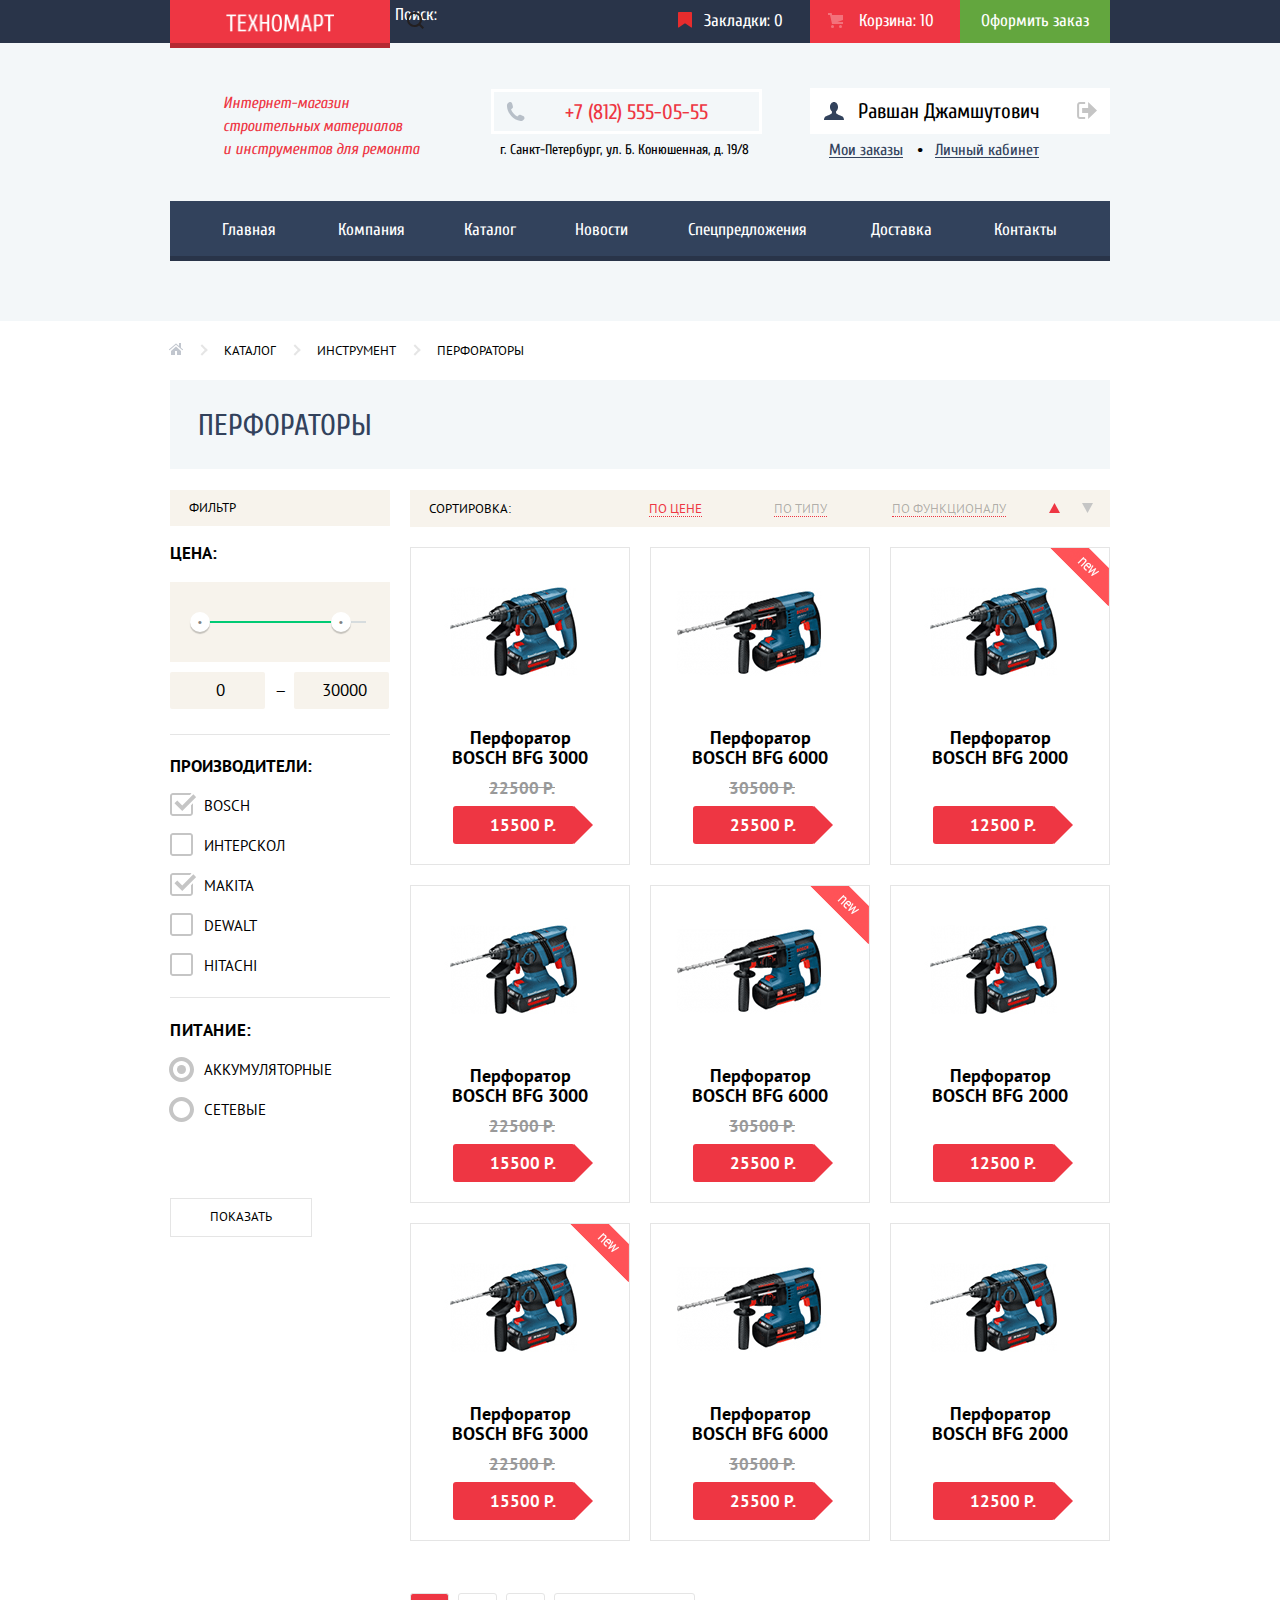
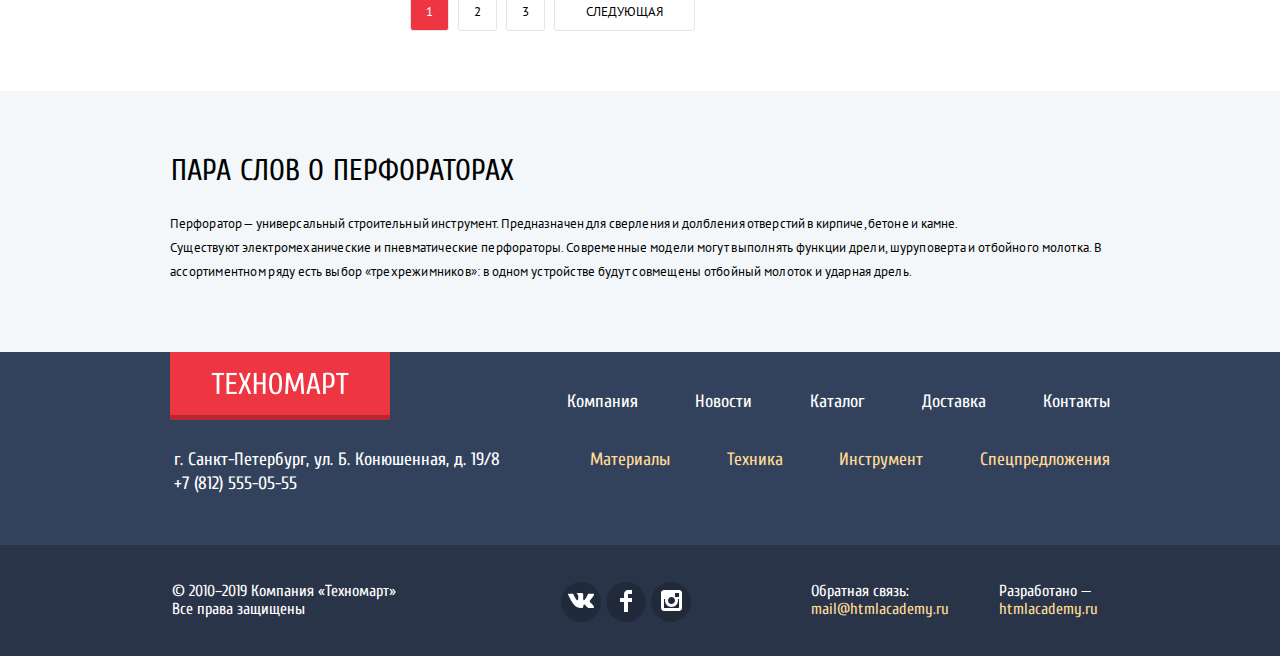
==== commit 7a9006da: "предзащита" ====
--- a/catalog.html
+++ b/catalog.html
@@ -4,7 +4,8 @@
     <meta charset="UTF-8">
     <meta name="viewport" content="width=device-width, initial-scale=1.0">
     <title>Техномарт-каталог</title>
-    <link href="https://fonts.googleapis.com/css?family=Cuprum:400,400i,700,700i|PT+Sans:400,400i,700,700i&amp;subset=cyrillic" rel="stylesheet">
+    <link href="https://fonts.googleapis.com/css?family=Cuprum:400,400i,700,700i&amp;subset=cyrillic,cyrillic-ext" rel="stylesheet">
+    <link href="https://fonts.googleapis.com/css?family=PT+Sans:400,400i,700,700i&amp;subset=cyrillic,cyrillic-ext" rel="stylesheet">
     <link rel="stylesheet" href="css/normalize.css">
     <link rel="stylesheet" href="css/stylepref.css">
   </head>
@@ -317,7 +318,7 @@
       <div class="footer-top">
         <div class="container footer-top-inner">
           <div class="footer-contacts">
-            <p class="logo footer-logo"><img src="img/logo-bottom.png" width="138" alt="Логотип Техномарт"></p>
+            <p class="logo footer-logo"><img src="img/logo-bottom.png" width="138" height="23" alt="Логотип Техномарт"></p>
             <address class="footer-address">
                 <p>г. Санкт-Петербург, ул. Б. Конюшенная, д. 19/8</p>
                 <a href="tel:+78125550555">+7 (812) 555-05-55</a>
--- a/css/stylepref.css
+++ b/css/stylepref.css
@@ -1119,7 +1119,7 @@
 }
 .filters .powertype {
   border: none;
-  margin-bottom: 59px;
+  margin-bottom: 57px;
 }
 .filters h2 {
   margin: 0;
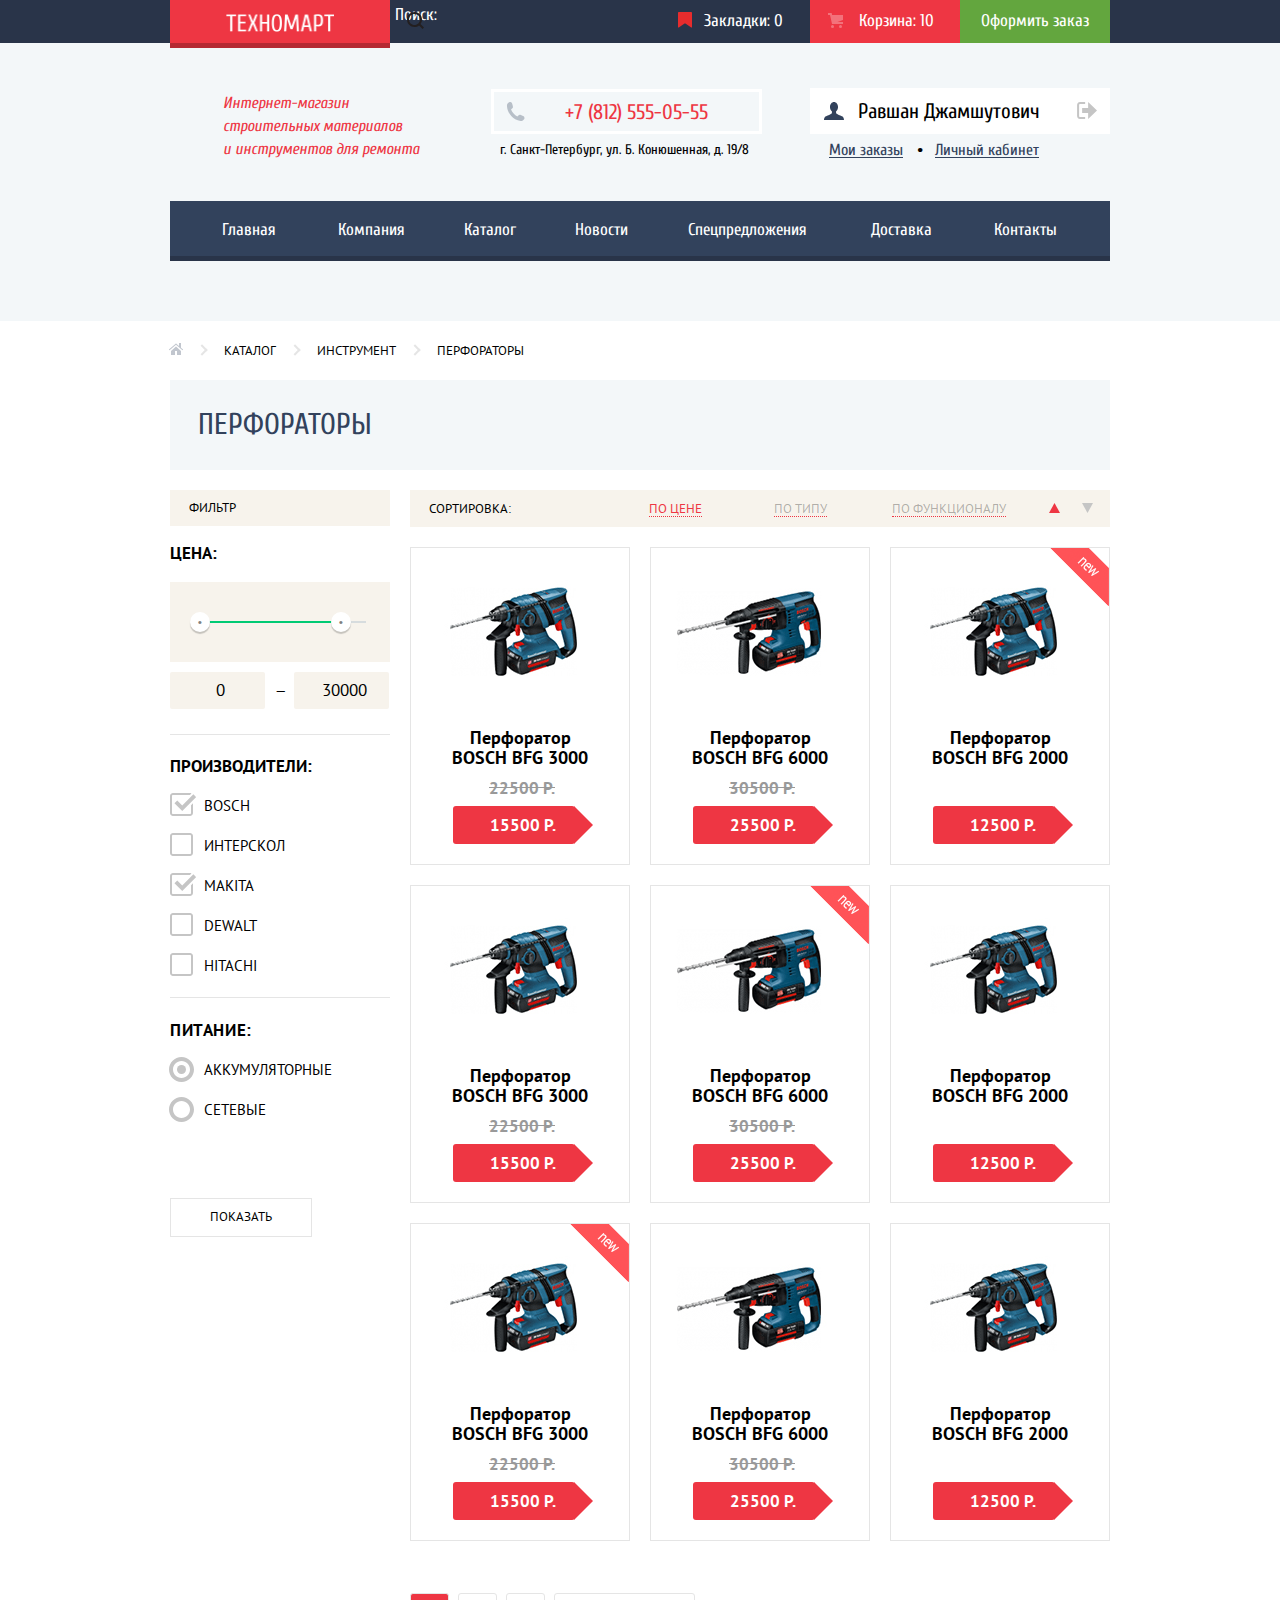
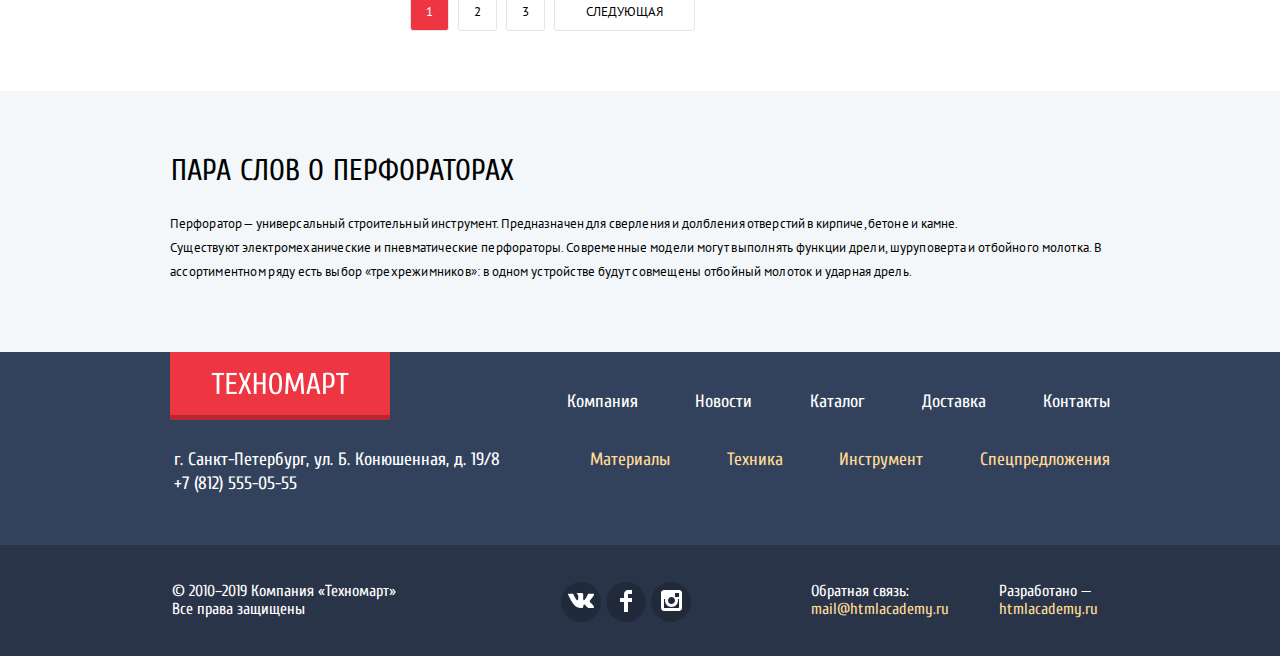
==== commit 5baf567b: "исправления после предзащиты" ====
--- a/catalog.html
+++ b/catalog.html
@@ -1,87 +1,90 @@
 <!DOCTYPE html>
 <html lang="ru">
-  <head>
-    <meta charset="UTF-8">
-    <meta name="viewport" content="width=device-width, initial-scale=1.0">
-    <title>Техномарт-каталог</title>
-    <link href="https://fonts.googleapis.com/css?family=Cuprum:400,400i,700,700i&amp;subset=cyrillic,cyrillic-ext" rel="stylesheet">
-    <link href="https://fonts.googleapis.com/css?family=PT+Sans:400,400i,700,700i&amp;subset=cyrillic,cyrillic-ext" rel="stylesheet">
-    <link rel="stylesheet" href="css/normalize.css">
-    <link rel="stylesheet" href="css/stylepref.css">
-  </head>
-  <body>
-    <header class="header header-catalog">
-      <div class="header-top">
-        <div class="container header-top-inner">
-          <a href="index.html" class="header-logo"><img src="img/logo-top.png" width="110" height="18" alt="Логотип Техномарт">
-            <span class="visually-hidden">Логотип техномарт</span>
-          </a>
-          <form class="search-form" action="http://echo.htmlacademy.ru" method="POST">
-            <input class="search" type="search" id="search" name="search" placeholder="Поиск:"> 
-            <button class="search-button" type="submit"><span class="visually-hidden">Поиск</span></button>
-          </form> 
-          <a class="bookmarks" href="#">Закладки: <span>0</span></a>
-          <a class="cart" href="#">Корзина: <span>10</span></a>
-          <a class="order" href="#">Оформить заказ</a>
-        </div>
-      </div> 
-
-      <div class="header-bottom">
-        <div class="container header-bottom-inner">
-          <div class="about-shop">
-            Интернет-магазин строительных материалов и&nbsp;инструментов для ремонта
-          </div>
-          <address class="header-address">
-            <a href="tel:+78125550555">+7 (812) 555-05-55</a>
-            <p>г. Санкт-Петербург, ул. Б. Конюшенная, д. 19/8</p>
-          </address>
-          <div class="account">
-            <div class="user-log">
-              <a class="user-name" href="#">Равшан Джамшутович</a>
-              <a class="log-off" href="#"><svg version="1.1" id="Layer_1" xmlns="http://www.w3.org/2000/svg" xmlns:xlink="http://www.w3.org/1999/xlink" x="0px" y="0px"
-                    width="21px" height="17px" viewBox="0 0 21 17" enable-background="new 0 0 21 17" xml:space="preserve">
+
+<head>
+  <meta charset="UTF-8">
+  <meta name="viewport" content="width=device-width, initial-scale=1.0">
+  <title>Техномарт-каталог</title>
+  <link href="https://fonts.googleapis.com/css?family=Cuprum:400,400i,700,700i%7CPT+Sans:400,400i,700,700i&amp;subset=cyrillic,cyrillic-ext" rel="stylesheet">
+  <link rel="stylesheet" href="css/normalize.css">
+  <link rel="stylesheet" href="css/style.css">
+</head>
+
+<body>
+  <header class="header header-catalog">
+    <div class="header-top">
+      <div class="container header-top-inner">
+        <a href="index.html" class="header-logo logo"><img src="img/logo-top.png" width="110" height="18"
+            alt="Логотип Техномарт">
+          <span class="visually-hidden">Логотип техномарт</span>
+        </a>
+        <form class="search-form" action="http://echo.htmlacademy.ru" method="POST">
+          <input class="search" type="search" id="search" name="search" placeholder="Поиск:">
+          <button class="search-button" type="submit"><span class="visually-hidden">Поиск</span></button>
+        </form>
+        <a class="bookmarks" href="#">Закладки: <span>0</span></a>
+        <a class="cart" href="#">Корзина: <span>10</span></a>
+        <a class="order" href="#">Оформить заказ</a>
+      </div>
+    </div>
+
+    <div class="header-bottom">
+      <div class="container header-bottom-inner">
+        <div class="about-shop">
+          Интернет-магазин строительных материалов и&nbsp;инструментов для ремонта
+        </div>
+        <address class="header-address">
+          <a href="tel:+78125550555">+7 (812) 555-05-55</a>
+          <p>г. Санкт-Петербург, ул. Б. Конюшенная, д. 19/8</p>
+        </address>
+        <div class="account">
+          <div class="user-log">
+            <a class="user-name" href="#">Равшан Джамшутович</a>
+            <a class="log-off" href="#"><svg version="1.1" id="Layer_1" xmlns="http://www.w3.org/2000/svg"
+                xmlns:xlink="http://www.w3.org/1999/xlink" x="0px" y="0px" width="21px" height="17px"
+                viewBox="0 0 21 17" enable-background="new 0 0 21 17" xml:space="preserve">
                 <g>
-                  <polygon fill="#c5c5c5" points="21,8.5 12.125,0 12.125,6 6.125,6 6.125,11 12.125,11 12.125,17 	"/>
+                  <polygon fill="#c5c5c5" points="21,8.5 12.125,0 12.125,6 6.125,6 6.125,11 12.125,11 12.125,17 	" />
                   <path fill="#c5c5c5" d="M3.106,13.952V3.048c0.018-0.376,0.171-1.057,1.01-1.057h5.027V0H4.116C1.938,0,1.112,1.81,1.087,3.027
-                    v10.946C1.112,15.189,1.938,17,4.116,17h5.027v-1.99H4.116C3.277,15.01,3.124,14.327,3.106,13.952z"/>
+                    v10.946C1.112,15.189,1.938,17,4.116,17h5.027v-1.99H4.116C3.277,15.01,3.124,14.327,3.106,13.952z" />
                 </g>
-                </svg>
-                <span class="visually-hidden">Выход</span>
-              </a>
-            </div> 
-            <div class="orders-list">
-              <a href="#">Мои заказы</a>
-              <a href="#">Личный кабинет</a>
-            </div> 
-          </div>
-        </div>
-      
-        <nav class="navigation container">
-          <ul class="main-menu">
-            <li class="menu-item"><a href="index.html">Главная</a></li>
-            <li class="menu-item"><a href="#">Компания</a></li>
-            <li class="menu-item"><a>Каталог</a></li>
-            <li class="menu-item"><a href="#">Новости</a></li>
-            <li class="menu-item"><a href="#">Спецпредложения</a></li>
-            <li class="menu-item"><a href="#">Доставка</a></li>
-            <li class="menu-item"><a href="#">Контакты</a></li>
-            
-          </ul>
-        </nav>
-      </div> 
-    </header>
-    
-    <main>
-      <article class="container">
-        
-        <div class="breadcrumbs">
-          <a href="index.html"><span class="visually-hidden">Главная</span></a>
-          <a href="#">Каталог</a>
-          <a href="#">Инструмент</a>
-          <a class="current">Перфораторы</a>
-        </div>
-        <h1 class="main-title catalog-title">Перфораторы</h1>
-        <div class="catalog">
+              </svg>
+              <span class="visually-hidden">Выход</span>
+            </a>
+          </div>
+          <div class="orders-list">
+            <a href="#">Мои заказы</a>
+            <a href="#">Личный кабинет</a>
+          </div>
+        </div>
+      </div>
+
+      <nav class="navigation container">
+        <ul class="main-menu">
+          <li class="menu-item"><a href="index.html">Главная</a></li>
+          <li class="menu-item"><a href="#">Компания</a></li>
+          <li class="menu-item"><a>Каталог</a></li>
+          <li class="menu-item"><a href="#">Новости</a></li>
+          <li class="menu-item"><a href="#">Спецпредложения</a></li>
+          <li class="menu-item"><a href="#">Доставка</a></li>
+          <li class="menu-item"><a href="#">Контакты</a></li>
+
+        </ul>
+      </nav>
+    </div>
+  </header>
+
+  <main>
+    <article class="container">
+
+      <div class="breadcrumbs">
+        <a href="index.html"><span class="visually-hidden">Главная</span></a>
+        <a href="#">Каталог</a>
+        <a href="#">Инструмент</a>
+        <a class="current">Перфораторы</a>
+      </div>
+      <h1 class="main-title catalog-title">Перфораторы</h1>
+      <div class="catalog">
         <section class="filters">
           <h2>Фильтр</h2>
           <form class="filters-form" action="http://echo.htmlacademy.ru" method="post">
@@ -100,36 +103,34 @@
                 <input type="text" name="min-price" value="0">
                 <input type="text" name="max-price" value="30000">
               </div>
-              
-              
             </fieldset>
-            
+
             <fieldset class="brands">
               <legend>
                 Производители:
               </legend>
               <ul class="brands-list">
-                <li class="brand-item">
+                <li>
                   <input class="visually-hidden checkbox" type="checkbox" name="bosch" id="bosch" checked>
                   <label for="bosch">Bosch</label>
                 </li>
-                <li class="brand-item">
+                <li>
                   <input class="visually-hidden checkbox" type="checkbox" name="interscol" id="interscol">
                   <label for="interscol">Интерскол</label>
                 </li>
-                <li class="brand-item"> 
+                <li>
                   <input class="visually-hidden checkbox" type="checkbox" name="makita" id="makita" checked>
                   <label for="makita">Makita</label>
                 </li>
-                <li class="brand-item">
+                <li>
                   <input class="visually-hidden checkbox" type="checkbox" name="dewalt" id="dewalt">
                   <label for="dewalt">Dewalt</label>
                 </li>
-                <li class="brand-item">
+                <li>
                   <input class="visually-hidden checkbox" type="checkbox" name="hitachi" id="hitachi">
                   <label for="hitachi">Hitachi</label>
                 </li>
-              </ul> 
+              </ul>
             </fieldset>
 
             <fieldset class="powertype">
@@ -137,11 +138,11 @@
                 Питание:
               </legend>
               <ul class="powertype-list">
-                <li class="powertype-item">
+                <li>
                   <input class="visually-hidden radio" type="radio" name="power" id="accumulator" checked>
                   <label for="accumulator">Аккумуляторные</label>
                 </li>
-                <li class="powertype-item">
+                <li>
                   <input class="visually-hidden radio" type="radio" name="power" id="main-supply">
                   <label for="main-supply">Сетевые</label>
                 </li>
@@ -150,7 +151,7 @@
             <button type="submit">Показать</button>
           </form>
         </section>
-        
+
         <section class="goods">
           <h2 class="visually-hidden">Товары</h2>
           <div class="sort">
@@ -163,7 +164,7 @@
               <a class="sort-item sort-down" href="#"><span class="visually-hidden">По убыванию</span></a>
             </div>
           </div>
-          <ul class="goods-list">
+          <ul class="goods-list catalog-goods">
             <li class="goods-item">
               <img src="img/bfg3000.png" width="218" height="170" alt="Перфоратор BOSCH BFG 3000">
               <div class="goods-info">
@@ -180,7 +181,7 @@
             <li class="goods-item">
               <img src="img/bfg6000.png" width="218" height="170" alt="Перфоратор BOSCH BFG 6000">
               <div class="goods-info">
-                <p class="flag-new"><span class="visually-hidden">Новый</span></p>  
+                <p class="flag-new"><span class="visually-hidden">Новый</span></p>
                 <p class="title">Перфоратор BOSCH BFG 6000</p>
                 <p class="old-price">30500 Р.</p>
                 <p class="price">25500 Р.</p>
@@ -196,11 +197,11 @@
                 <p class="flag-new flag"><span class="visually-hidden">Новый</span></p>
                 <p class="title">Перфоратор BOSCH BFG 2000</p>
                 <p class="price">12500 Р.</p>
-              <div class="button-group">
-                <a class="buy" href="#">Купить</a>
-                <a class="bookmark" href="#">В закладки</a>
-              </div>
-            </div>
+                <div class="button-group">
+                  <a class="buy" href="#">Купить</a>
+                  <a class="bookmark" href="#">В закладки</a>
+                </div>
+              </div>
             </li>
             <li class="goods-item">
               <img src="img/bfg3000.png" width="218" height="170" alt="Перфоратор BOSCH BFG 3000">
@@ -218,7 +219,7 @@
             <li class="goods-item">
               <img src="img/bfg6000.png" width="218" height="170" alt="Перфоратор BOSCH BFG 6000">
               <div class="goods-info">
-                <p class="flag-new flag"><span class="visually-hidden">Новый</span></p>  
+                <p class="flag-new flag"><span class="visually-hidden">Новый</span></p>
                 <p class="title">Перфоратор BOSCH BFG 6000</p>
                 <p class="old-price">30500 Р.</p>
                 <p class="price">25500 Р.</p>
@@ -234,12 +235,13 @@
                 <p class="flag-new"><span class="visually-hidden">Новый</span></p>
                 <p class="title">Перфоратор BOSCH BFG 2000</p>
                 <p class="price">12500 Р.</p>
-              <div class="button-group">
-                <a class="buy" href="#">Купить</a>
-                <a class="bookmark" href="#">В закладки</a>
-              </div>
-            </div>
-            </li><li class="goods-item">
+                <div class="button-group">
+                  <a class="buy" href="#">Купить</a>
+                  <a class="bookmark" href="#">В закладки</a>
+                </div>
+              </div>
+            </li>
+            <li class="goods-item">
               <img src="img/bfg3000.png" width="218" height="170" alt="Перфоратор BOSCH BFG 3000">
               <div class="goods-info">
                 <p class="flag-new flag"><span class="visually-hidden">Новый</span></p>
@@ -255,7 +257,7 @@
             <li class="goods-item">
               <img src="img/bfg6000.png" width="218" height="170" alt="Перфоратор BOSCH BFG 6000">
               <div class="goods-info">
-                <p class="flag-new"><span class="visually-hidden">Новый</span></p>  
+                <p class="flag-new"><span class="visually-hidden">Новый</span></p>
                 <p class="title">Перфоратор BOSCH BFG 6000</p>
                 <p class="old-price">30500 Р.</p>
                 <p class="price">25500 Р.</p>
@@ -271,90 +273,91 @@
                 <p class="flag-new"><span class="visually-hidden">Новый</span></p>
                 <p class="title">Перфоратор BOSCH BFG 2000</p>
                 <p class="price">12500 Р.</p>
-              <div class="button-group">
-                <a class="buy" href="#">Купить</a>
-                <a class="bookmark" href="#">В закладки</a>
-              </div>
-            </div>
-            </li>
-            
+                <div class="button-group">
+                  <a class="buy" href="#">Купить</a>
+                  <a class="bookmark" href="#">В закладки</a>
+                </div>
+              </div>
+            </li>
           </ul>
+          <div class="paginator">
+            <a class="current" href="#">1</a>
+            <a href="#">2</a>
+            <a href="#">3</a>
+            <a href="#">Следующая</a>
+          </div>
         </section>
-      </div>
-          <div class="paginator">
-            <a class="paginator-item current" href="#">1</a>
-            <a class="paginator-item" href="#">2</a>
-            <a class="paginator-item" href="#">3</a>
-            <a class="paginator-item" href="#">Следующая</a>
-          </div>
-      </article>
-
-      <section class="tip">
-        <div class="container">
-          <h2 class="main-title">ПАРА СЛОВ О ПЕРФОРАТОРАХ</h2>  
-          <p>Перфоратор — универсальный строительный инструмент. 
-            Предназначен для сверления и долбления отверстий в кирпиче, 
-            бетоне и камне.<br> Существуют электромеханические и пневматические
-            перфораторы. Современные модели могут выполнять функции дрели,
-            шуруповерта и отбойного молотка. В ассортиментном ряду есть выбор
-            «трехрежимников»: в одном устройстве будут совмещены отбойный молоток
-            и ударная дрель.
-          </p>
-        </div>
-      </section>
-      <form class="append-cart modal" action="http://echo.htmlacademy.ru" method="post">
-        <p>Товар добавлен в корзину!</p>
-        <div class="append-cart-footer">
-          <div class="btn-container">
-            <a class="btn btn-order" href="#">Оформить заказ</a>
-            <a class="btn btn-continue" href="#">Продолжить покупки</a>
-          </div>
-          <button type="button" class="form-close">Закрыть</button> 
-        </div>
-      </form>
-    </main>
-
-    <footer class="footer">
-      <div class="footer-top">
-        <div class="container footer-top-inner">
-          <div class="footer-contacts">
-            <p class="logo footer-logo"><img src="img/logo-bottom.png" width="138" height="23" alt="Логотип Техномарт"></p>
-            <address class="footer-address">
-                <p>г. Санкт-Петербург, ул. Б. Конюшенная, д. 19/8</p>
-                <a href="tel:+78125550555">+7 (812) 555-05-55</a>
-            </address>
-          </div> 
-          
-          <div class="footer-navigation"> 
-            <ul class="footer-menu">
-                <li><a href="#">Компания</a></li>
-                <li><a href="#">Новости</a></li>
-                <li><a href="#">Каталог</a></li>
-                <li><a href="#">Доставка</a></li>
-                <li><a href="#">Контакты</a></li>
-              </ul> 
-            <ul class="promo-menu">
-              <li><a href="#">Материалы</a></li>
-              <li><a href="#">Техника</a></li>
-              <li><a href="#">Инструмент</a></li>
-              <li><a href="#">Спецпредложения</a></li>
-            </ul>
-          </div>
-        </div>
-      </div>
-
-      <div class="footer-bottom">
-        <div class="container footer-bottom-inner">
-          <div class="copyright">
-            <p>© 2010–2019 Компания «Техномарт»</p> 
-            <p>Все права защищены</p>
-          </div>
-          <div class="social">
-            <a class="social-btn social-vk" href="#">
-              <span class="visually-hidden">Вконтакте</span>
-              <svg version="1.1" xmlns="http://www.w3.org/2000/svg" xmlns:xlink="http://www.w3.org/1999/xlink" x="0px" y="0px"
-                width="26px" height="15px" viewBox="0 0 26 15" enable-background="new 0 0 26 15" xml:space="preserve">
-                <path fill="#FFFFFF" d="M16.138,11.51c0.956-0.309,2.18,2.04,3.483,2.939c0.978,0.681,1.727,0.534,1.727,0.534l3.473-0.05
+        </div>
+    </article>
+
+    <section class="tip">
+      <div class="container">
+        <h2 class="main-title">ПАРА СЛОВ О ПЕРФОРАТОРАХ</h2>
+        <p>Перфоратор — универсальный строительный инструмент.
+          Предназначен для сверления и долбления отверстий в кирпиче,
+          бетоне и камне.<br> Существуют электромеханические и пневматические
+          перфораторы. Современные модели могут выполнять функции дрели,
+          шуруповерта и отбойного молотка. В ассортиментном ряду есть выбор
+          «трехрежимников»: в одном устройстве будут совмещены отбойный молоток
+          и ударная дрель.
+        </p>
+      </div>
+    </section>
+    <form class="append-cart modal" action="http://echo.htmlacademy.ru" method="post">
+      <p>Товар добавлен в корзину!</p>
+      <div class="append-cart-footer">
+        <div class="btn-container">
+          <a class="btn btn-order" href="#">Оформить заказ</a>
+          <a class="btn btn-continue" href="#">Продолжить покупки</a>
+        </div>
+        <button type="button" class="form-close">Закрыть</button>
+      </div>
+    </form>
+  </main>
+
+  <footer class="footer">
+    <div class="footer-top">
+      <div class="container footer-top-inner">
+        <div class="footer-contacts">
+          <a href="index.html" class="logo footer-logo"><img src="img/logo-bottom.png" width="138" height="23"
+              alt="Логотип Техномарт"></a>
+          <address class="footer-address">
+            <p>г. Санкт-Петербург, ул. Б. Конюшенная, д. 19/8</p>
+            <a href="tel:+78125550555">+7 (812) 555-05-55</a>
+          </address>
+        </div>
+
+        <div class="footer-navigation">
+          <ul class="footer-menu">
+            <li><a href="#">Компания</a></li>
+            <li><a href="#">Новости</a></li>
+            <li><a href="#">Каталог</a></li>
+            <li><a href="#">Доставка</a></li>
+            <li><a href="#">Контакты</a></li>
+          </ul>
+          <ul class="promo-menu">
+            <li><a href="#">Материалы</a></li>
+            <li><a href="#">Техника</a></li>
+            <li><a href="#">Инструмент</a></li>
+            <li><a href="#">Спецпредложения</a></li>
+          </ul>
+        </div>
+      </div>
+    </div>
+
+    <div class="footer-bottom">
+      <div class="container footer-bottom-inner">
+        <div class="copyright">
+          <p>© 2010–2019 Компания «Техномарт»</p>
+          <p>Все права защищены</p>
+        </div>
+        <div class="social">
+          <a class="social-btn social-vk" href="#">
+            <span class="visually-hidden">Вконтакте</span>
+            <svg version="1.1" xmlns="http://www.w3.org/2000/svg" xmlns:xlink="http://www.w3.org/1999/xlink" x="0px"
+              y="0px" width="26px" height="15px" viewBox="0 0 26 15" enable-background="new 0 0 26 15"
+              xml:space="preserve">
+              <path fill="#FFFFFF" d="M16.138,11.51c0.956-0.309,2.18,2.04,3.483,2.939c0.978,0.681,1.727,0.534,1.727,0.534l3.473-0.05
                 c0,0,1.815-0.112,0.957-1.554c-0.071-0.12-0.503-1.069-2.585-3.022c-2.177-2.043-1.882-1.712,0.739-5.244
                 c1.597-2.153,2.236-3.468,2.036-4.028c-0.192-0.539-1.365-0.399-1.365-0.399L20.69,0.713c-0.381,0.001-0.704,0.119-0.851,0.515
                 c-0.003,0.004-0.621,1.666-1.445,3.079c-1.741,2.989-2.436,3.148-2.724,2.961c-0.661-0.433-0.494-1.737-0.494-2.664
@@ -363,41 +366,44 @@
                 s0.229,3.411-0.54,3.834c-0.528,0.29-1.25-0.302-2.803-3.016C6.087,2.879,5.488,1.345,5.488,1.345S5.372,1.06,5.162,0.904
                 C4.912,0.719,4.562,0.66,4.562,0.66L0.848,0.684c0,0-0.558,0.016-0.763,0.262C-0.097,1.164,0.07,1.614,0.07,1.614
                 s2.909,6.881,6.203,10.347c3.02,3.182,6.452,2.971,6.452,2.971h1.555c0,0,0.469-0.054,0.709-0.312
-                c0.224-0.24,0.214-0.691,0.214-0.691S15.172,11.82,16.138,11.51z"/>
+                c0.224-0.24,0.214-0.691,0.214-0.691S15.172,11.82,16.138,11.51z" />
             </svg>
-            </a>
-            <a class="social-btn social-fb" href="#">
-              <span class="visually-hidden">Facebook</span>
-              <svg version="1.1" xmlns="http://www.w3.org/2000/svg" xmlns:xlink="http://www.w3.org/1999/xlink" x="0px" y="0px"
-                width="12px" height="22px" viewBox="0 0 12 22" enable-background="new 0 0 12 22" xml:space="preserve">
-                <path fill="#FFFFFF" d="M12,4V0H8C5.791,0,4,1.791,4,4v4H0v4h4v10h4V12h4V8H8V4H12z"/>
-              </svg>
-            </a>
-            <a class="social-btn social-insta" href="#">
-              <span class="visually-hidden">Instagram</span>
-              <svg version="1.1" xmlns="http://www.w3.org/2000/svg" xmlns:xlink="http://www.w3.org/1999/xlink" x="0px" y="0px"
-                width="21px" height="21px" viewBox="0 0 21 21" enable-background="new 0 0 21 21" xml:space="preserve">
-                <path fill="#FFFFFF" d="M18,0H3C1.35,0,0,1.35,0,3v15c0,1.65,1.35,3,3,3h15c1.65,0,3-1.35,3-3V3C21,1.35,19.65,0,18,0z M10.5,7
+          </a>
+          <a class="social-btn social-fb" href="#">
+            <span class="visually-hidden">Facebook</span>
+            <svg version="1.1" xmlns="http://www.w3.org/2000/svg" xmlns:xlink="http://www.w3.org/1999/xlink" x="0px"
+              y="0px" width="12px" height="22px" viewBox="0 0 12 22" enable-background="new 0 0 12 22"
+              xml:space="preserve">
+              <path fill="#FFFFFF" d="M12,4V0H8C5.791,0,4,1.791,4,4v4H0v4h4v10h4V12h4V8H8V4H12z" />
+            </svg>
+          </a>
+          <a class="social-btn social-insta" href="#">
+            <span class="visually-hidden">Instagram</span>
+            <svg version="1.1" xmlns="http://www.w3.org/2000/svg" xmlns:xlink="http://www.w3.org/1999/xlink" x="0px"
+              y="0px" width="21px" height="21px" viewBox="0 0 21 21" enable-background="new 0 0 21 21"
+              xml:space="preserve">
+              <path fill="#FFFFFF" d="M18,0H3C1.35,0,0,1.35,0,3v15c0,1.65,1.35,3,3,3h15c1.65,0,3-1.35,3-3V3C21,1.35,19.65,0,18,0z M10.5,7
                 c1.93,0,3.5,1.57,3.5,3.5S12.43,14,10.5,14S7,12.43,7,10.5S8.57,7,10.5,7z M18,18H3V9h1.181C4.067,9.482,4,9.983,4,10.5
-                c0,3.59,2.91,6.5,6.5,6.5s6.5-2.91,6.5-6.5c0-0.517-0.066-1.018-0.181-1.5H18V18z M18,7h-4V3h4V7z"/>
-              </svg>
-            </a>
-          </div>
-          
-          <div class="footer-links">
-            <div>
-              <p>Обратная связь: </p>
-              <a class="feedback" href="#">mail@htmlacademy.ru</a>
-            </div>
-            <div>
-              <p>Разработано — </p>
-              <a class="academy-link" href="https://htmlacademy.ru/intensive/htmlcss" title="Профессиональный
+                c0,3.59,2.91,6.5,6.5,6.5s6.5-2.91,6.5-6.5c0-0.517-0.066-1.018-0.181-1.5H18V18z M18,7h-4V3h4V7z" />
+            </svg>
+          </a>
+        </div>
+
+        <div class="footer-links">
+          <div class="feedback-container">
+            <p>Обратная связь: </p>
+            <a class="feedback" href="#">mail@htmlacademy.ru</a>
+          </div>
+          <div class="development-container">
+            <p>Разработано — </p>
+            <a class="academy-link" href="https://htmlacademy.ru/intensive/htmlcss" title="Профессиональный
                 HTML и CSS, уровень 1">htmlacademy.ru</a>
-            </div>
-          </div>
-        </div>
-      </div>
-    </footer>
-    <script src="js/script.js"></script>
-  </body>
-</html>
+          </div>
+        </div>
+      </div>
+    </div>
+  </footer>
+  <script src="js/script.js"></script>
+</body>
+
+</html>--- a/css/style.css
+++ b/css/style.css
@@ -0,0 +1 @@
+@-webkit-keyframes bounce{0%{-webkit-transform:translateY(-2000px);transform:translateY(-2000px)}70%{-webkit-transform:translateY(30px);transform:translateY(30px)}90%{-webkit-transform:translateY(-10px);transform:translateY(-10px)}to{-webkit-transform:translateY(0);transform:translateY(0)}}@keyframes bounce{0%{-webkit-transform:translateY(-2000px);transform:translateY(-2000px)}70%{-webkit-transform:translateY(30px);transform:translateY(30px)}90%{-webkit-transform:translateY(-10px);transform:translateY(-10px)}to{-webkit-transform:translateY(0);transform:translateY(0)}}@-webkit-keyframes shake{0%,to{-webkit-transform:translateX(0);transform:translateX(0)}10%,30%,50%,70%,90%{-webkit-transform:translateX(-10px);transform:translateX(-10px)}20%,40%,60%,80%{-webkit-transform:translateX(10px);transform:translateX(10px)}}@keyframes shake{0%,to{-webkit-transform:translateX(0);transform:translateX(0)}10%,30%,50%,70%,90%{-webkit-transform:translateX(-10px);transform:translateX(-10px)}20%,40%,60%,80%{-webkit-transform:translateX(10px);transform:translateX(10px)}}html{-webkit-box-sizing:border-box;box-sizing:border-box}*,::after,::before{-webkit-box-sizing:inherit;box-sizing:inherit}body{font-family:"Cuprum","Tahoma",sans-serif;font-size:13px;line-height:24px;color:#000;background-color:#fff}img{max-width:100%}a{text-decoration:none}.visually-hidden:not(:focus):not(:active),input[type=checkbox].visually-hidden,input[type=radio].visually-hidden{position:absolute;width:1px;height:1px;margin:-1px;border:0;padding:0;white-space:nowrap;-webkit-clip-path:inset(100%);clip-path:inset(100%);clip:rect(0 0 0 0);overflow:hidden}.container{width:940px;margin:0 auto}.flex-container form{width:270px}.header{margin-bottom:59px}.header-catalog{margin-bottom:18px}.header-top,.header-top a{background-color:#293449;color:#fff}.header-top-inner{display:-webkit-box;display:-ms-flexbox;display:flex;-webkit-box-pack:justify;-ms-flex-pack:justify;justify-content:space-between}.header-top a{width:150px;display:inline-block;vertical-align:middle;padding:12px 0 12px 47px;font-size:17px;line-height:18px}.header-top a:active,.header-top a:hover{background-color:#212a3a}.header-top a:active{color:rgba(255,255,255,.5)}.header-top .bookmarks{padding-left:44px;position:relative}.header-top .bookmarks:hover::before{background:url(../img/icon-bookmark-hover.svg) no-repeat 50% 50%}.header-top .bookmarks::before,.header-top .bookmarks:active::before{background:url(../img/icon-bookmark.svg) no-repeat 50% 50%}.header-top .cart{padding-left:49px;position:relative}.header-top .bookmarks::before,.header-top .cart::before{position:absolute;display:block;content:"";width:30px;height:30px;top:5px;left:10px}.header-top .cart:hover::before{background:url(../img/cart-icon-hover.svg) no-repeat 50% 50%}.header-top .cart::before,.header-top .cart:active::before{background:url(../img/cart-icon.svg) no-repeat 50% 50%}.header-top .header-logo{display:inline-block;background-color:#ee3643;vertical-align:middle;width:220px;padding:14px 56px 6px;-webkit-box-shadow:0 5px 0 0 #b52933;box-shadow:0 5px 0 0 #b52933;z-index:20}.footer-top .logo:hover,.header-top .logo:hover{background-color:#ca2c37}.footer-top .logo:active,.header-top .logo:active{background-color:#ba2732}.header-top .order{background-color:#63a63e;padding:12px 0 12px 21px}.header-top .order:hover{background-color:#5fbb2d}.header-top .order:active{background-color:#518534;color:rgba(255,255,255,.5)}.header-bottom{background-color:#f3f7f9;padding-bottom:60px}.header-bottom-inner{padding-top:45px;display:-webkit-box;display:-ms-flexbox;display:flex;-webkit-box-pack:justify;-ms-flex-pack:justify;justify-content:space-between;margin-bottom:30px}.about-shop{width:300px;padding:4px 50px 10px 53px;font-size:16px;line-height:23px;color:#ee3643;font-style:italic}.header-address{padding-top:1px;width:340px}.header-address p{padding-left:30px;font-size:14px;line-height:24px;font-style:normal}.header-address a,.user-auth a{display:inline-block;vertical-align:middle;font-size:21px;line-height:21px}.header-address a{position:relative;padding:10px 51px 8px 71px;margin-left:21px;margin-bottom:4px;font-style:normal;border:3px solid #fff;color:#ee3643}.header-address a::after{position:absolute;content:"";width:25px;height:25px;top:7px;left:9px;background:url(../img/icon-phone.svg) no-repeat 50% 50%}.account{position:relative;width:300px}.user-auth{width:300px;padding-top:0}.user-auth a{color:#000;background-color:#fff}.user-auth .login{position:relative;padding:13px 25px 13px 48px;margin-left:19px}.user-auth .login::before{position:absolute;content:"";width:25px;height:25px;top:11px;left:11px}.user-auth .login:hover::before{background:url(../img/icon-login-hover.svg) no-repeat 50% 50%}.user-auth .login::before,.user-auth .login:active::before{background:url(../img/icon-login.svg) no-repeat 50% 50%}.user-auth a:last-child{padding:13px 21px 13px 26px;margin-left:6px}.user-auth a:hover{color:#ee3643}.user-auth a:active,.user-log a:active{color:rgba(0,0,0,.3)}.user-log{margin-bottom:4px;background-color:#fff;padding:11px 0 11px 48px}.orders-list a,.user-log a{display:inline-block;vertical-align:middle;font-size:21px;line-height:21px;color:#000}.user-log .log-off{margin-left:33px;margin-top:1px}.log-off:hover path,.log-off:hover polygon{fill:#32425c}.log-off:active path,.log-off:active polygon{fill:#c5c5c5}.user-name{position:relative}.user-name:active{color:#c5c5c5}.user-name::before,.user-name:active::before{background:url(../img/icon-user.svg) no-repeat 50% 50%}.user-name::before{position:absolute;content:"";width:22px;height:22px;top:-1px;left:-35px}.user-name:hover::before{background:url(../img/icon-user-hover.svg) no-repeat 50% 50%}.user-name:active::before{left:-36px}.orders-list a{margin-left:19px;margin-right:10px;border-bottom:1px solid #32425c;color:#32425c;font-size:16px;line-height:14px}.orders-list::after{position:absolute;content:".";font-size:39px;font-family:"PT sans",sans-serif;top:38px;left:106px}.orders-list a:hover{color:#ee3643;border-bottom-color:#ee3643}.orders-list a:active{color:rgba(0,0,0,.3);border-bottom-color:rgba(0,0,0,.3)}.navigation{background-color:#32425c;-webkit-box-shadow:inset 0 -5px 0 0 #293449;box-shadow:inset 0 -5px 0 0 #293449}.navigation ul{list-style:none}.main-menu{display:-webkit-box;display:-ms-flexbox;display:flex;-webkit-box-pack:justify;-ms-flex-pack:justify;justify-content:space-between;-ms-flex-wrap:wrap;flex-wrap:wrap}.menu-item:first-of-type{width:150px}.menu-item:nth-of-type(2){width:110px}.menu-item:nth-of-type(3){width:120px}.menu-item:nth-of-type(4){width:100px}.menu-item:nth-of-type(5){width:190px}.menu-item:nth-of-type(6){width:120px}.menu-item:nth-of-type(7){width:150px}.menu-item:first-of-type a{padding-left:52px}.menu-item:nth-of-type(2) a{padding-left:18px}.menu-item:nth-of-type(3) a{padding-left:34px}.menu-item:nth-of-type(4) a{padding-left:25px}.menu-item:nth-of-type(5) a{padding-left:38px}.menu-item:nth-of-type(6) a{padding-left:31px}.menu-item:nth-of-type(7) a{padding-left:34px}.navigation a{display:block;color:#fff;padding:20px 0 23px;font-size:17px;line-height:17px}.navigation a:hover{background-color:#293449}.navigation a:active{background-color:#1d2739;color:rgba(255,255,255,.5)}.promo{margin-bottom:34px}.promo ul{list-style:none;margin:0;padding:0}.fieatures-list,.promo-list{display:-webkit-box;display:-ms-flexbox;display:flex;-ms-flex-wrap:wrap;flex-wrap:wrap;-webkit-box-pack:justify;-ms-flex-pack:justify;justify-content:space-between}.card{width:300px;margin-bottom:20px;padding:21px 0 72px 23px;position:relative;background-color:#8ed78f}.materials{background:url(../img/icon-1.svg) no-repeat 83% 53% #ffbf47}.materials a{padding:10px 24px;top:63px;left:24px}.tools{background:url(../img/icon-2.svg) no-repeat 88% 53% #3bbce3}.tools a{padding:10px 26px;top:63px;left:26px}.technics{background:url(../img/icon-3.svg) no-repeat 86% 53% #dc91d8}.technics a{padding:10px 31px;top:63px;left:23px}.sale{background:url(../img/icon-4.svg) no-repeat 81% 53% #8ed78f}.sale a{padding:10px 22px;top:64px;left:24px}.shipment{background:url(../img/icon-5.svg) no-repeat 86% 53% #ffbf47}.shipment a{padding:10px 37px;top:64px;left:23px}.card p{font-size:24px;line-height:30px;font-weight:700;color:#fff}.btn,.card a{font-size:14px;line-height:18px;color:#fff;text-transform:uppercase;text-align:center;border-radius:2px}.card a{display:block;background-color:rgba(0,0,0,.1);position:absolute}.card a:hover{background-color:rgba(0,0,0,.2)}.card a:active{background-color:rgba(0,0,0,.3)}.btn{background-color:#ee3643;padding:10px 0;border:0}.btn:hover{background-color:#ca2c37}.btn:active{background-color:#ba2732}.features{display:-webkit-box;display:-ms-flexbox;display:flex;-webkit-box-pack:justify;-ms-flex-pack:justify;justify-content:space-between}.features .slider{position:relative;width:620px;margin-right:20px;-ms-flex-negative:0;flex-shrink:0}.drills,.perforators{width:100%;background-color:#735a52;background-image:url(../img/slider_1.jpg);background-size:100%;background-repeat:no-repeat;display:none}.perforators{background-color:#7e6f5e;background-image:url(../img/slider_2.jpg)}.features-slider-active{display:block}.slider p:first-of-type{font-size:36px;font-weight:700;line-height:31px;text-transform:uppercase;color:#f3f7f9;padding:24px 24px 6px}.slider p:last-of-type{font-size:18px;line-height:24px;color:#f3f7f9;padding-left:25px;padding-bottom:181px}.slider a{position:absolute;display:block;padding:10px 46px 10px 50px;top:206px;left:25px}.slider button{position:absolute;cursor:pointer}.left-btn,.right-btn{width:50px;height:50px;border:0;top:109px}.left-btn{background:url(../img/icon-left.svg) no-repeat 50% 50%;left:11px}.right-btn{background:url(../img/icon-right.svg) no-repeat 50% 50%;right:5px}.slider-controls{width:15px;height:15px;border:0;background:url(../img/slider-dots.png) no-repeat 50% 50%;background-color:transparent}.slider-controls-1{bottom:54px;left:292px}.slider-controls-2{bottom:54px;left:312px}.slider-controls-active::after{content:"";position:absolute;background:url(../img/slider-indicator.png) no-repeat 50% 50%;top:5px;left:5px;width:6px;height:6px}.about-us-inner{display:-webkit-box;display:-ms-flexbox;display:flex;-webkit-box-pack:justify;-ms-flex-pack:justify;justify-content:space-between;margin-bottom:93px}.about-us{width:560px}.about-us-inner h2{margin-bottom:25px}.about-us p{font-family:"PT Sans","Tahoma",sans-serif}.about-us p:first-of-type{width:540px;padding-top:1px;margin-bottom:24px;word-spacing:-.6px;letter-spacing:.2px}.about-us p:last-of-type{width:405px;word-spacing:-1.2px;letter-spacing:.2px;margin-bottom:21px}.about-us a{padding:10px 41px}.contacts{width:300px}.contacts p{font-family:"PT Sans","Tahoma",sans-serif;padding-right:100px;margin-bottom:32px}.contacts-button-map{display:block;background-image:url(../img/map.jpg);padding-bottom:158px;margin-bottom:47px}.write-us-button{padding:10px 58px 10px 64px}.delivery-list{list-style:none;margin-bottom:43px}.delivery-list li{position:relative;font-size:18px;line-height:20px;color:#000;margin-bottom:20px;padding-left:36px}.delivery-list li::before{position:absolute;content:"";width:25px;height:3px;top:8px;left:0;background:url(../img/dash.png) no-repeat 50% 50%}.write-us{position:fixed;background-color:#fff;width:620px;-webkit-box-shadow:inset 0 7px 0 0 #ee3643,0 0 15px;box-shadow:inset 0 7px 0 0 #ee3643,0 0 15px;top:50%;left:50%;margin-left:-360px;margin-top:-240px}.write-us-contacts{display:-webkit-box;display:-ms-flexbox;display:flex;padding-top:50px;width:460px;margin:0 auto 21px}.write-us-contacts div{width:50%}.write-us textarea,.write-us-contacts input[type=text]{padding:10px;border:1px solid #dee3e4;border-radius:2px;outline:0}.write-us textarea:hover,.write-us-contacts input[type=text]:hover{border-color:#b5b5b5}.write-us textarea:focus,.write-us-contacts input[type=text]:focus{border-color:#ee3643}.write-us .email-field,.write-us .fullname-field,.write-us .message-field{display:-webkit-box;display:-ms-flexbox;display:flex;-webkit-box-orient:vertical;-webkit-box-direction:normal;-ms-flex-direction:column;flex-direction:column}.write-us .fullname-field{margin-right:20px}.write-us .message-field{width:460px;margin:0 auto 37px}.write-us label{font-size:18px;line-height:18px;margin-bottom:14px}.write-us .btn-container{background-color:#f4f4f4;padding-top:37px}.write-us .btn{width:460px;cursor:pointer;margin:0 80px 37px}.map .form-close,.write-us .form-close{position:absolute;border:0;cursor:pointer;font-size:0;width:40px;height:40px;top:8px;right:5px;background:url(../img/form-close.svg) no-repeat 50% 50%;z-index:100}.modal{display:none}.modal-show{position:fixed;display:block;z-index:30;-webkit-animation:bounce .6s;animation:bounce .6s}.modal-error{-webkit-animation:shake .6s;animation:shake .6s}.map{position:fixed;top:50%;left:50%;margin-left:-470px;margin-top:-240px;-webkit-box-shadow:0 0 40px -10px;box-shadow:0 0 40px -10px;background:url(../img/map_big.png) no-repeat 50% 50%;width:940px;height:480px}.map .form-close{top:0;right:0}.footer{display:-webkit-box;display:-ms-flexbox;display:flex;-webkit-box-orient:vertical;-webkit-box-direction:normal;-ms-flex-direction:column;flex-direction:column}.footer-contacts{margin-right:67px}.footer .footer-logo{display:block;width:220px;padding-top:20px;padding-bottom:20px;margin-bottom:33px;background-color:#ee3643;-webkit-box-shadow:0 5px 0 0 #b52933;box-shadow:0 5px 0 0 #b52933}.footer-logo img{width:138px;display:block;margin:0 auto}.footer-address{font-size:18px;line-height:24px;margin-left:4px}.footer-address,.footer-address a{font-style:normal;color:#fff}.footer-top{background-color:#32425c}.footer-top-inner{display:-webkit-box;display:-ms-flexbox;display:flex;-webkit-box-pack:justify;-ms-flex-pack:justify;justify-content:space-between;margin-bottom:49px}.footer-navigation{margin-top:37px;-webkit-box-flex:1;-ms-flex-positive:1;flex-grow:1}.footer-navigation ul{list-style:none}.footer-address a,.footer-navigation a{font-size:18px;line-height:24px}.footer-navigation a:hover{text-decoration:underline}.footer-menu,.promo-menu{display:-webkit-box;display:-ms-flexbox;display:flex;-webkit-box-pack:justify;-ms-flex-pack:justify;justify-content:space-between}.footer-menu{margin-bottom:34px}.footer-menu a{color:#fff;display:inline-block;vertical-align:middle}.footer-menu a:active{color:rgba(255,255,255,.5);text-decoration:none}.promo-menu{margin-left:23px}.promo-menu a{color:#ffda96}.promo-menu a:active{color:rgba(255,209,128,.5);text-decoration:none}.footer-bottom{background-color:#293449}.footer-bottom-inner,.social{display:-webkit-box;display:-ms-flexbox;display:flex}.footer-bottom-inner{padding-top:37px;padding-left:2px;margin-bottom:34px;-webkit-box-pack:justify;-ms-flex-pack:justify;justify-content:space-between}.footer-bottom-inner>div{width:33%}.social{-webkit-box-pack:center;-ms-flex-pack:center;justify-content:center;position:relative}.social-btn{width:40px;text-align:center;height:40px;border:1px solid #212a3a;border-radius:50%;background-color:#212a3a}.social-btn:hover{background:#ee3643}.social-vk{margin-left:75px;padding-top:9px}.social-insta{margin-right:auto;padding-top:7px}.social-fb{margin:0 5px;padding-top:7px}.copyright,.footer-links,.footer-links a{font-size:16px;line-height:18px;color:#fff}.footer-links{display:-webkit-box;display:-ms-flexbox;display:flex;-webkit-box-pack:justify;-ms-flex-pack:justify;justify-content:space-between}.development-container,.feedback-container{-webkit-box-flex:1;-ms-flex-positive:1;flex-grow:1;margin-left:11px}.development-container{margin-left:38px}.footer-links a{color:#ffda96}.footer-links a:hover{text-decoration:underline}.footer-links a:active{text-decoration:none;color:#ee3643}.breadcrumbs{display:-webkit-box;display:-ms-flexbox;display:flex;-webkit-box-pack:start;-ms-flex-pack:start;justify-content:flex-start;margin-left:-2px;margin-bottom:17px}.breadcrumbs a{position:relative;font-family:"PT Sans","Tahoma",sans-serif;margin-right:41px;text-transform:uppercase;color:#000}.breadcrumbs a:first-of-type{background:url(../img/icon-home.svg) no-repeat 0% 50%;width:15px;margin-bottom:3px}.breadcrumbs a:not(:first-of-type)::before{position:absolute;content:"";width:8px;height:8px;border-top:2px solid #e5e5e5;border-right:2px solid #e5e5e5;-webkit-transform:rotate(45deg);-ms-transform:rotate(45deg);transform:rotate(45deg);top:7px;left:-26px}.main-title{font-size:30px;line-height:30px;text-transform:uppercase;font-weight:400;padding:0;margin:0}.catalog-title{color:#32425c;background-color:#f3f7f9;padding:30px 0 30px 28px;margin-bottom:20px}.catalog{display:-webkit-box;display:-ms-flexbox;display:flex;-webkit-box-pack:justify;-ms-flex-pack:justify;justify-content:space-between;margin-bottom:60px}.filters{width:220px;text-transform:uppercase;font-family:"PT Sans","Tahoma",sans-serif;margin-right:20px}.filters fieldset{border:0;padding:0;margin:0;border-bottom:1px solid #e5e5e5}.filters .powertype{border:0;margin-bottom:57px}.filters h2{font-size:13px;font-weight:400;background-color:#f7f3ec;padding:6px 6px 6px 19px;margin:0 0 15px}.filters legend{font-size:17px;font-weight:700;margin-bottom:17px}.filters .price-range{margin-bottom:19px}.price-controls{position:relative;height:36px;margin-bottom:26px;border-radius:2px}.price-controls::after{position:absolute;content:"\2014";font-size:14px;top:7px;right:104px}.price-controls .max-price,.price-controls .min-price{width:90px;padding-left:65px}.price-controls input{width:95px;margin:0;font:inherit;font-size:17px;line-height:18px;text-align:center;color:#000;background:#f7f3ec;border:0;border-radius:2px;padding:9px 0 10px 5px}.price-controls input[name=min-price]{margin-right:26px}.range-controls{position:relative;background-color:#f7f3ec;padding:39px 0;margin-bottom:10px}.range-controls .scale{height:2px;margin:0 24px;background-color:#d7dcde}.range-controls .bar{width:86%;height:2px;background:#00ca74}.range-toggle{position:absolute;top:30px;width:5px;height:5px;background:#fff;border:10px solid #fff;border-radius:50%;-webkit-box-shadow:0 2px 1px 0 rgba(0,1,1,.2);box-shadow:0 2px 1px 0 rgba(0,1,1,.2);cursor:pointer}.range-toggle::after{content:".";position:absolute;color:gray;top:-20px;left:-3px;font-size:27px}.range-toggle:hover{background:#1c4f80}.range-toggle-min{left:20px}.range-toggle-max{left:73%}.filters ul{list-style:none;padding:0;margin-bottom:18px}.checkbox+label,.radio+label{position:relative;padding-left:34px;cursor:pointer;font-size:15px;line-height:20px}.filters .brands{margin-bottom:20px}.filters li{margin-bottom:16px}.powertype legend{letter-spacing:.6px}.checkbox+label::before{position:absolute;left:0;top:-3px;content:"";width:26px;height:26px}.checkbox:checked+label::before{background:url(../img/checkbox-on.svg) no-repeat}.checkbox:checked+label:hover::before,.checkbox:focus:checked+label::before{background:url(../img/checkbox-on-hover.svg) no-repeat}.checkbox:not(:checked)+label::before{background:url(../img/checkbox-off.svg) no-repeat}.checkbox:focus:not(:checked)+label::before,.checkbox:not(:checked)+label:hover::before{background:url(../img/checkbox-off-hover.svg) no-repeat}.radio+label::before{position:absolute;left:-1px;top:-3px;content:"";width:26px;height:26px}.radio:checked+label::before{background:url(../img/radio-on.svg) no-repeat}.radio:checked+label:hover::before,.radio:focus:checked+label::before{background:url(../img/radio-on-hover.svg) no-repeat}.radio:not(:checked)+label::before{background:url(../img/radio-off.svg) no-repeat}.radio:focus:not(:checked)+label::before,.radio:not(:checked)+label:hover::before{background:url(../img/radio-off-hover.svg) no-repeat}.filters button{text-transform:uppercase;background-color:transparent;border:1px solid #e5e5e5;padding:11px 39px;cursor:pointer}.sort{background-color:#f7f3ec;padding:11px 0 10px;margin-bottom:20px;display:-webkit-box;display:-ms-flexbox;display:flex;-webkit-box-pack:justify;-ms-flex-pack:justify;justify-content:space-between}.sort-item,.sort>span{font-size:13px;line-height:15px;color:rgba(0,0,0,.3);text-transform:uppercase}.current-sort{color:#ee3643;border:0}.sort>span{color:#000;width:220px;margin-left:19px}.sort-list{position:relative;-webkit-box-flex:1;-ms-flex-positive:1;flex-grow:1;display:-webkit-box;display:-ms-flexbox;display:flex}.sort-item{border-bottom:1px dotted #ee3643}.sort-item:hover{color:#000}.sort-item:active{color:#ee3643;border:0}.sort-by-price{margin-right:72px}.sort-by-type{margin-right:65px}.append-cart p::before,.sort-down::after,.sort-up::after{position:absolute;content:"";width:25px;height:25px;top:-5px}.sort-up::after{background:url(../img/icon-up-dir.svg) no-repeat 50% 50%;right:43px}.sort-up.active-sort::after{background:url(../img/icon-up-dir-active.svg) no-repeat 50% 50%}.sort-up:hover::after{right:42px;background:url(../img/icon-up-dir-hover.svg) no-repeat 50% 50%}.sort-down::after{background:url(../img/icon-down-dir.svg) no-repeat 50% 50%;right:10px}.sort-down.active-sort::after{background:url(../img/icon-down-dir-active.svg) no-repeat 50% 50%}.sort-down:hover::after{background:url(../img/icon-down-dir-hover.svg) no-repeat 50% 50%;right:9px}.goods{width:700px;font-family:"PT Sans","Tahoma",sans-serif}.goods-item,.goods-list{display:-webkit-box;display:-ms-flexbox;display:flex;-webkit-box-pack:justify;-ms-flex-pack:justify;justify-content:space-between}.goods-list{font-family:"PT Sans","Tahoma",sans-serif;list-style:none;-ms-flex-wrap:wrap;flex-wrap:wrap;padding:0}.goods-item{position:relative;-webkit-box-orient:vertical;-webkit-box-direction:normal;-ms-flex-direction:column;flex-direction:column;width:220px;border:1px solid #e5e5e5;margin-bottom:20px;overflow:hidden}.flag-new{display:none;position:absolute;width:60px;height:62px;background:url(../img/new-flag.png) no-repeat 50% 50%;top:-2px;right:0;z-index:20}.flag,.goods-item:hover .button-group{display:block}.goods-item img{margin:0 auto 10px}.goods-info{display:-webkit-box;display:-ms-flexbox;display:flex;-webkit-box-orient:vertical;-webkit-box-direction:normal;-ms-flex-direction:column;flex-direction:column;-webkit-box-pack:justify;-ms-flex-pack:justify;justify-content:space-between;-webkit-box-flex:1;-ms-flex-positive:1;flex-grow:1}.goods-item .title{font-weight:700;font-size:18px;line-height:20px;padding:0 30px;text-align:center;margin-bottom:11px}.goods-item .old-price,.goods-item .price{font-weight:700;font-size:17px;line-height:18px;text-align:center}.goods-item .old-price{text-decoration:line-through;padding-left:4px;margin-bottom:9px;color:#999}.goods-item .price{position:relative;color:#fff;background-color:#ee3643;margin:0 54px 20px 42px;padding:10px 17px 10px 35px;border-radius:3px}.goods-item .price::after{position:absolute;content:"";border:19px solid transparent;border-left-color:#ee3643;top:0;right:-37px}.goods-item .button-group{position:absolute;top:0;right:0;width:218px;margin:0 auto 10px;display:none;padding:44px 0;background-color:#fff}.button-group .bookmark,.button-group .buy{font-family:"Cuprum","Tahoma",sans-serif;font-size:14px;line-height:19px;padding:7px 0;text-align:center;text-transform:uppercase;display:block;margin:0 42px;border:3px solid #63a63e;border-radius:3px}.goods-item:hover{-webkit-box-shadow:0 10px 50px -20px #000;box-shadow:0 10px 50px -20px #000}.button-group .buy{position:relative;color:#fff;background-color:#63a63e;border-bottom:3px solid #367315;margin-bottom:7px}.button-group .buy::before{position:absolute;display:block;content:"";background:url(../img/cart-icon.svg) no-repeat 50% 50%;width:30px;height:30px;top:0;left:3px}.button-group .buy:hover::before{background:url(../img/cart-icon-hover.svg) no-repeat 50% 50%}.button-group .buy:hover{background-color:#5fbb2d;border-color:#5fbb2d #5fbb2d #367315}.button-group .buy:active{background-color:#518534;border-color:#518534}.button-group .bookmark{color:#000;background-color:#fff}.button-group .bookmark:hover{border:3px solid #32425c;color:#32425c}.button-group .bookmark:active{color:rgba(50,66,92,.3);border:3px solid rgba(50,66,92,.3)}.append-cart{top:50%;left:50%;margin-left:-310px;margin-top:-140px;width:620px;-webkit-box-shadow:inset 0 7px 0 0 #ee3643,0 0 15px;box-shadow:inset 0 7px 0 0 #ee3643,0 0 15px;background-color:#fff}.append-cart p{position:relative;width:380px;font-size:30px;line-height:30px;padding-top:75px;margin-left:160px;margin-bottom:73px}.append-cart p::before{width:70px;height:70px;top:52px;left:-93px;background:url(../img/form-done.svg) no-repeat 50% 50%}.append-cart-footer{background-color:#f1f1f1;padding-top:37px}.append-cart .btn-container{display:-webkit-box;display:-ms-flexbox;display:flex;margin:0 auto;-webkit-box-pack:justify;-ms-flex-pack:justify;justify-content:space-between;width:460px}.append-cart .btn{width:220px;margin-bottom:37px}.append-cart .btn-continue{background-color:#fff;color:#000}.append-cart .btn-continue:hover{outline:1px solid #e5e5e5;color:#b2b2b2}.append-cart .form-close{position:absolute;border:0;cursor:pointer;font-size:0;width:40px;height:40px;top:8px;right:5px;background:url(../img/form-close.svg) no-repeat 50% 50%}.catalog-goods{margin-bottom:32px}.paginator,.paginator a{font-size:13px;line-height:18px}.paginator{display:-webkit-box;display:-ms-flexbox;display:flex;font-family:"PT Sans","Tahoma",sans-serif}.paginator a{color:#000;text-transform:uppercase;margin-right:9px;text-align:center;vertical-align:middle;padding:9px 15px;border:1px solid #e5e5e5;border-radius:3px}.paginator a:hover{border-color:#bdc6ca}.paginator a:active{border-color:#ee3643}.paginator .current{background-color:#ee3643;color:#fff}.paginator a:last-of-type{padding:9px 31px}.search,.search-form{position:relative;width:270px;background-color:#293449;border:0;margin:0}.search{width:100%;padding:15px 0 13px 49px}.search::-webkit-input-placeholder{color:#fff;font-size:17px;line-height:18px;position:absolute;top:5px;left:5px}.search::-ms-input-placeholder{color:#fff;font-size:17px;line-height:18px;position:absolute;top:5px;left:5px}.search::placeholder{color:#fff;font-size:17px;line-height:18px;position:absolute;top:5px;left:5px}.search:-ms-input-placeholder{color:#fff;font-size:17px;line-height:18px;position:absolute;top:-6px;left:5px}.search:active,.search:focus{background-color:#fff}.search-button{position:absolute;background-color:transparent;background:url(../img/icon-search.svg) no-repeat 50% 50%;width:40px;height:40px;top:0;left:5px;border:0;cursor:pointer}.search:hover+.search-button{background:url(../img/icon-search-hover.svg) no-repeat 50% 50%}.search:focus+.search-button{background:url(../img/icon-search-focus.svg) no-repeat 50% 50%}.populars-goods{margin-bottom:2px}.populars .goods-list{margin-bottom:0}.populars-header{display:-webkit-box;display:-ms-flexbox;display:flex;-webkit-box-pack:justify;-ms-flex-pack:justify;justify-content:space-between;background-color:#f9f5f0;margin-bottom:20px;padding:25px 24px 25px 28px}.populars-btn,.populars-title{-ms-flex-item-align:center;-ms-grid-row-align:center;align-self:center}.populars-title{color:#32425c}.populars-btn{width:253px;text-align:center}.company-list{list-style:none;display:-webkit-box;display:-ms-flexbox;display:flex;-ms-flex-wrap:wrap;flex-wrap:wrap;-webkit-box-pack:justify;-ms-flex-pack:justify;justify-content:space-between;margin-bottom:66px}.company-item{width:220px;height:145px;border:1px solid #e5e5e5;margin-bottom:20px}.company-item:hover a{-webkit-box-shadow:0 5px 50px -10px #000;box-shadow:0 5px 50px -10px #000}.company-item:active a{-webkit-box-shadow:0 5px 20px 0 #000;box-shadow:0 5px 20px 0 #000;opacity:.3}.company-item a{display:-webkit-box;display:-ms-flexbox;display:flex;height:100%}.company-item img{margin:auto}.company-item .makita{margin-bottom:53px}.company-item .dewalt{margin-bottom:51px}.company-item .interskol{margin-bottom:34px;margin-left:8px}.company-item .hitachi{margin-bottom:54px;margin-left:27px}.company-item .lg{margin-bottom:35px;margin-left:47px}.company-item .aeg{margin-bottom:24px;margin-left:34px}.company-item .metabo{margin-bottom:40px;margin-left:9px}.services{background-color:#f3f7f9;margin-bottom:78px;padding-bottom:100px}.service-info{margin-bottom:67px}.service-info h2{padding:65px 0 0;margin-bottom:26px}.service-info p{padding-right:538px;padding-left:1px;word-spacing:.2px}.service-list,.servise-slider{display:-webkit-box;display:-ms-flexbox;display:flex}.service-list{list-style:none;position:relative;width:240px;-ms-flex-negative:0;flex-shrink:0;-webkit-box-orient:vertical;-webkit-box-direction:normal;-ms-flex-direction:column;flex-direction:column}.service-list::after{content:"";position:absolute;width:10px;height:140%;top:-40px;right:0;background:url(../img/service.png) no-repeat 0% 0%}.service-item{width:100%;text-align:start;margin:0;border:0;display:block;padding:16px 16px 16px 23px;cursor:pointer;font-size:21px;line-height:30px;font-weight:700;background-color:#32425c;color:#fff;-webkit-box-shadow:inset 0 1px #405069,inset 0 -1px #293449;box-shadow:inset 0 1px #405069,inset 0 -1px #293449}.service-item:hover{background-color:#293449}.service-active{color:#32425c;-webkit-box-shadow:inset 0 1px #fff,inset 0 -1px #fff;box-shadow:inset 0 1px #fff,inset 0 -1px #fff}.service-active,.service-active:hover{background-color:#fff}.slider-list{-webkit-box-flex:1;-ms-flex-positive:1;flex-grow:1;padding-left:80px}.slider-list h3{text-transform:uppercase;font-size:36px;font-weight:400;line-height:36px;margin:0 0 24px;color:#32425c}.slider-list .slider-active{display:block}.slider-item{display:none}.service-info p,.slider-item p{font-family:"Pt sans","Tahoma",sans-serif}.slider-list .delivery,.slider-list .garanty{position:relative;padding-right:342px;z-index:10}.slider-list .delivery::after{position:absolute;content:"";background:url(../img/delivery.png) no-repeat 100% 100%;width:468px;height:261px;top:24px;right:1px;z-index:-1}.slider-list .garanty{word-spacing:.7px;padding-right:239px}.garanty h3{letter-spacing:.6px}.slider-list .garanty::after{position:absolute;content:"";background:url(../img/garanty.png) no-repeat 100% 100%;width:389px;height:283px;top:3px;right:-8px;z-index:-1}.slider-list .loan{position:relative;padding-right:330px;z-index:10}.slider-list .loan::before{position:absolute;content:"";background:url(../img/credit.png) no-repeat 100% 100%;width:465px;height:285px;top:1px;right:-10px;z-index:-1}.loan p{margin-bottom:27px}.loan-btn{display:block;width:195px}.tip{background-color:#f3f7f9}.tip h2{padding-bottom:26px;padding-left:1px;padding-top:65px;word-spacing:.7px}.tip p{font-family:"PT Sans","Tahoma",sans-serif;letter-spacing:.2px;word-spacing:-.6px;padding-bottom:68px}.tip p::first-line{letter-spacing:.1px;word-spacing:-.7px}